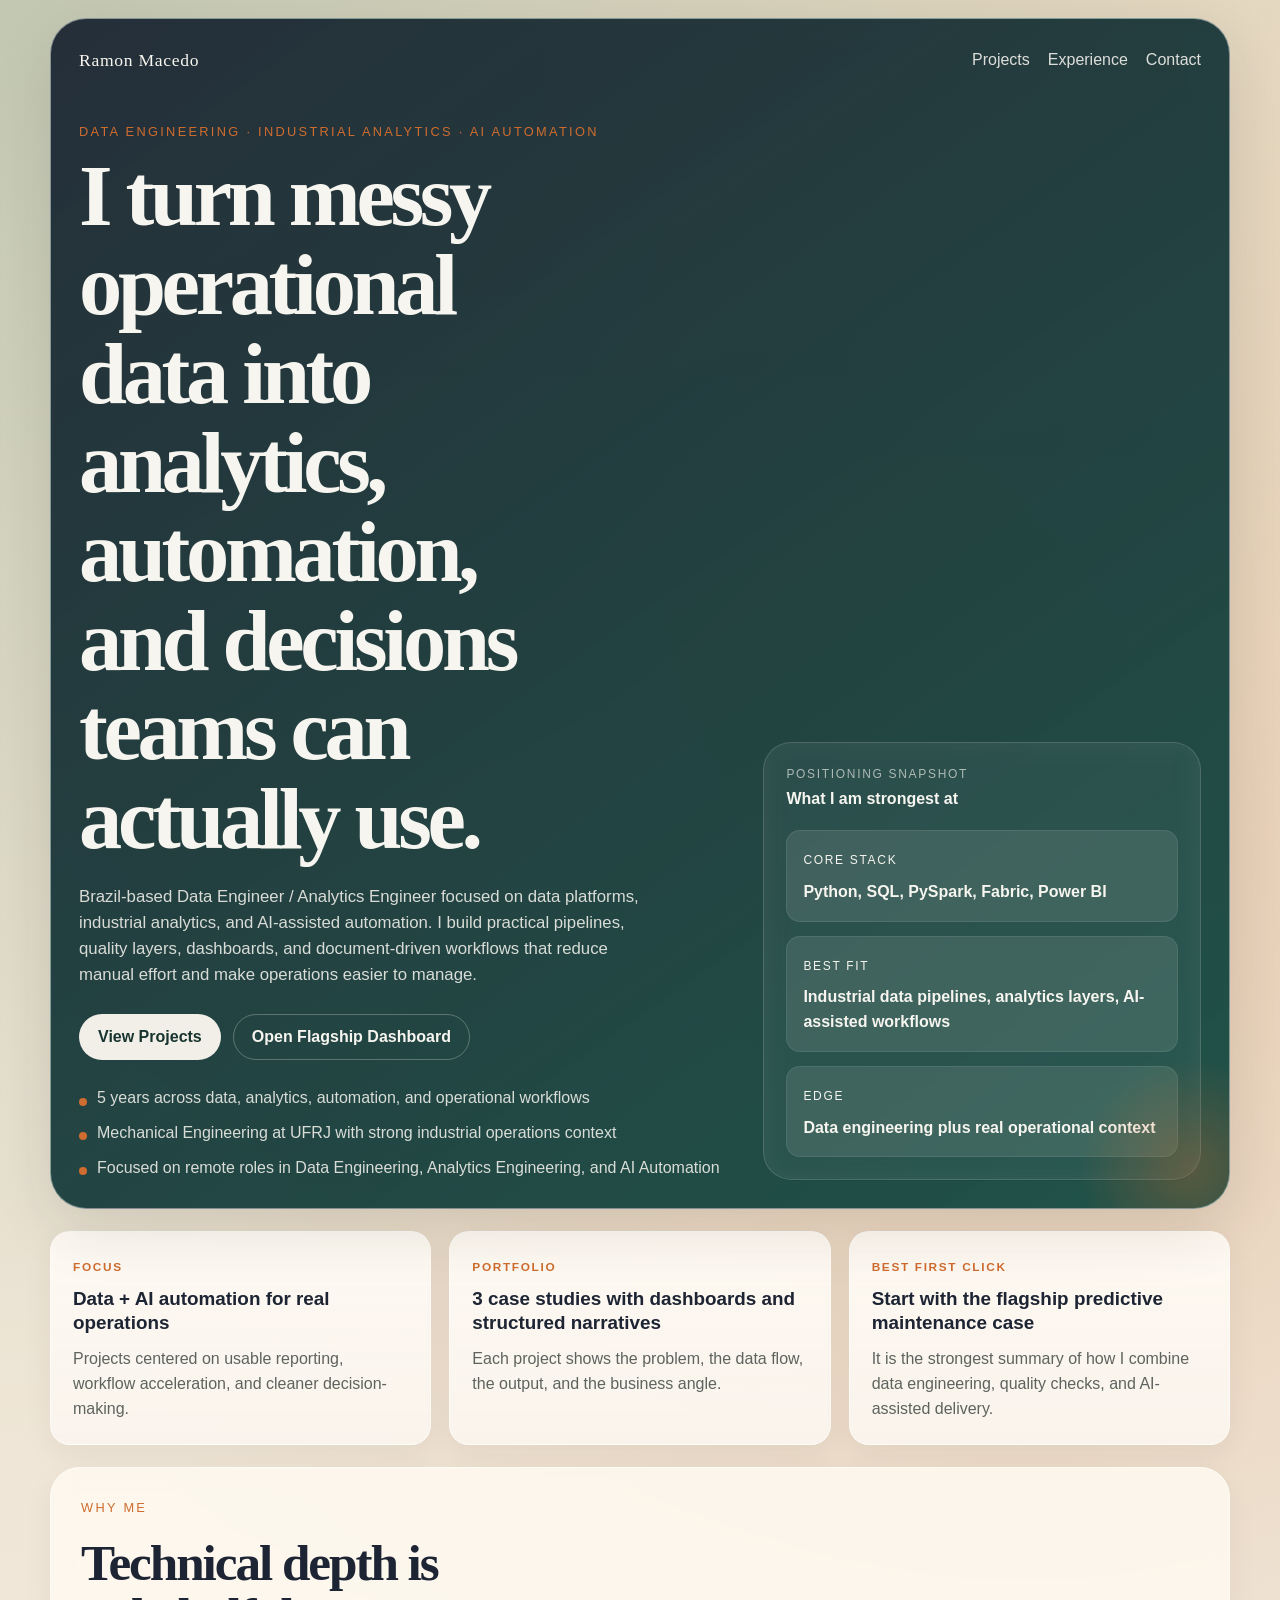
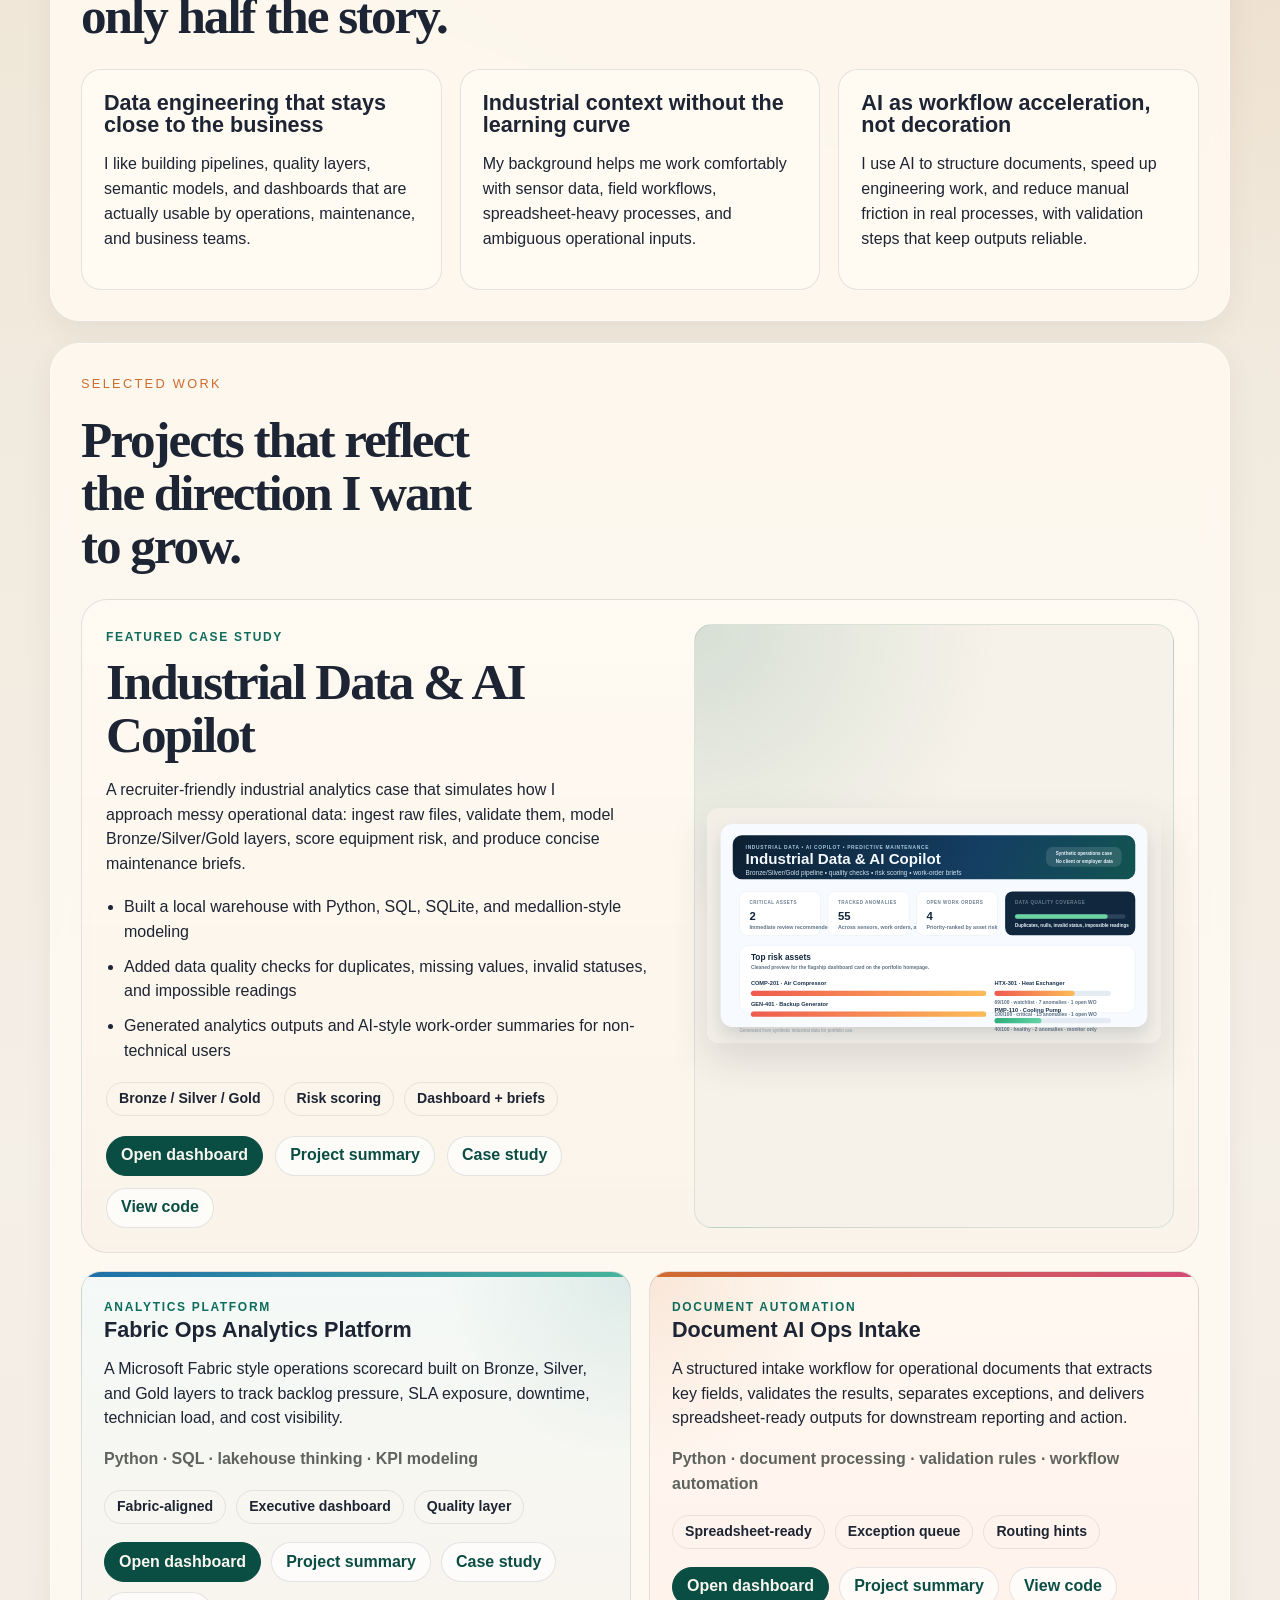
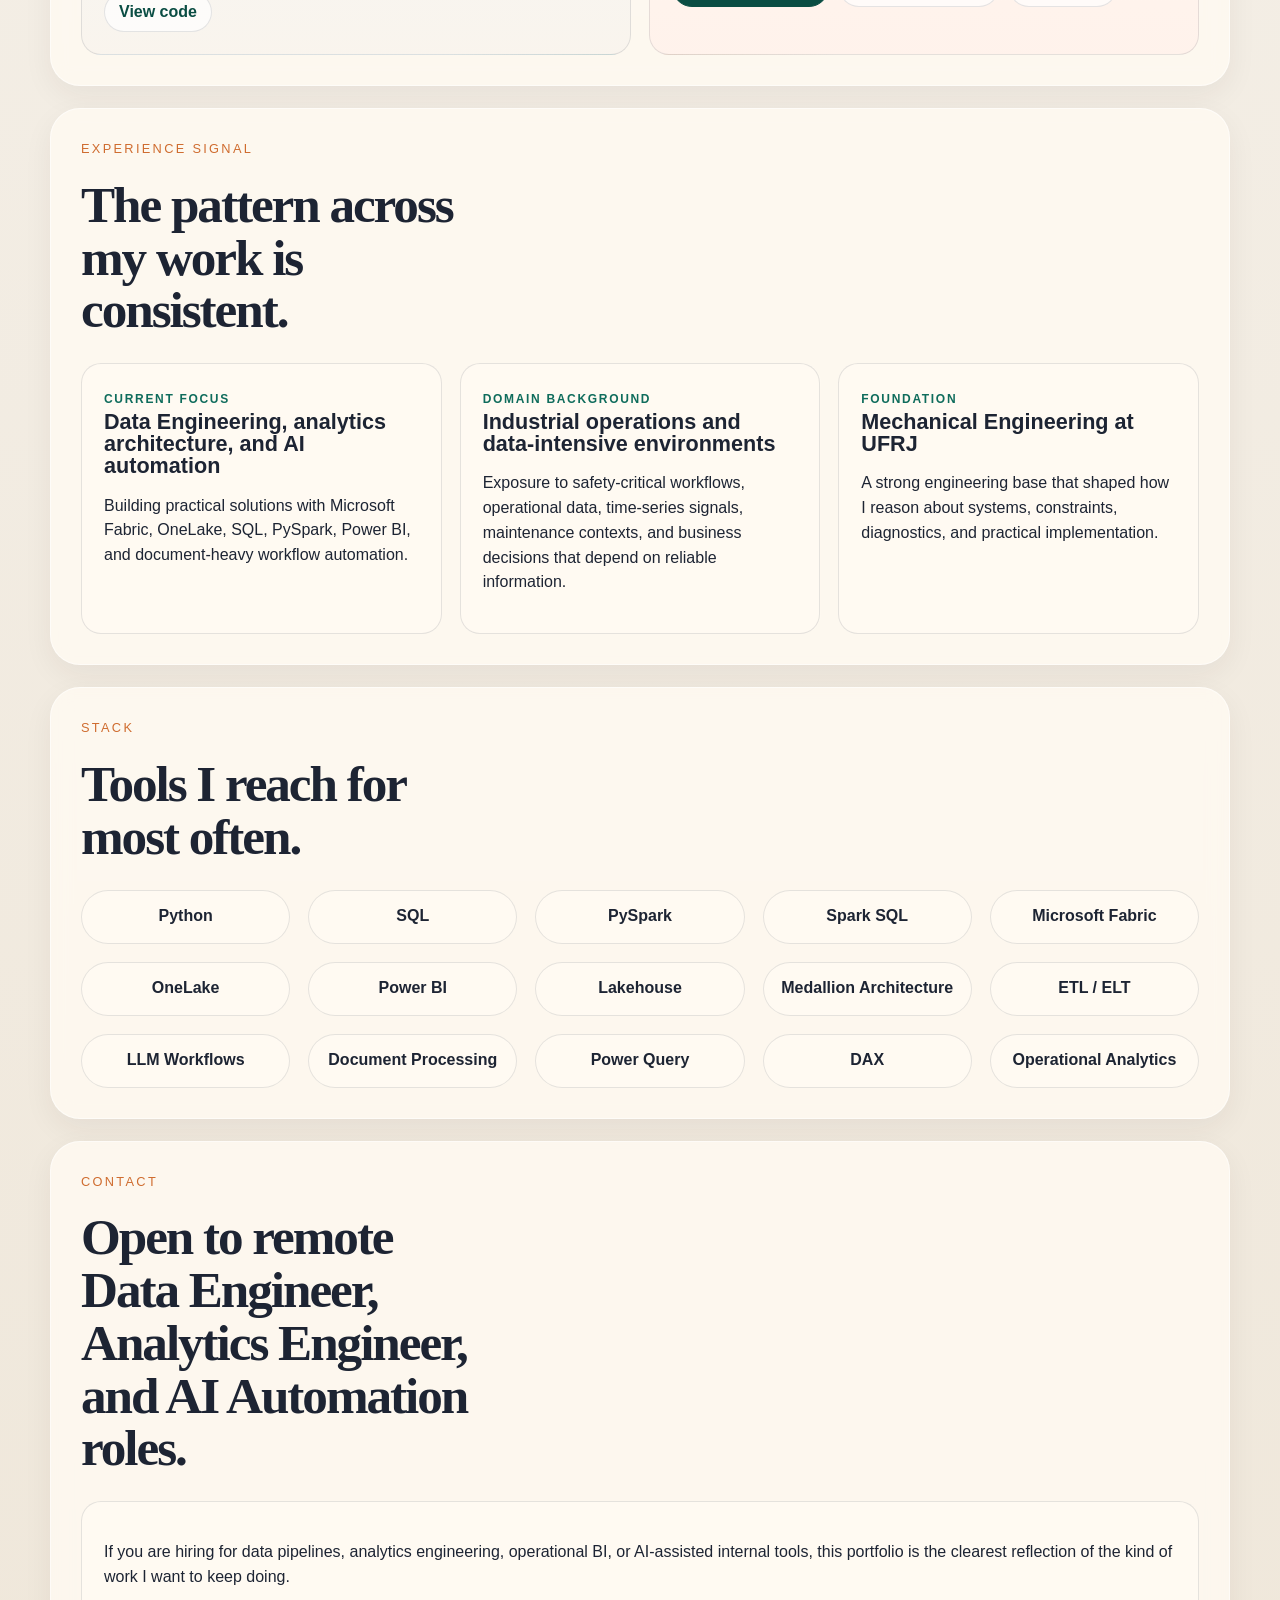
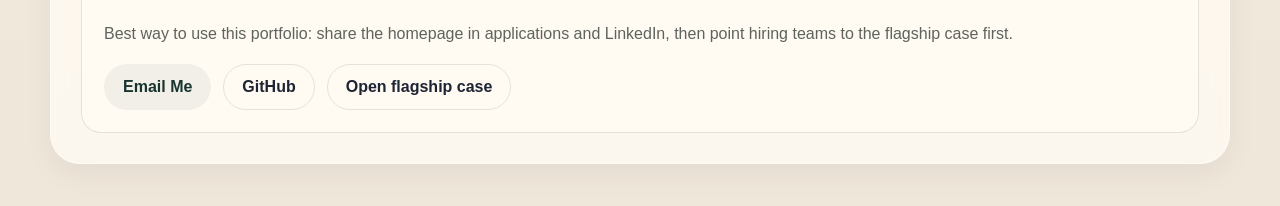
==== index.html @ 2415cde7 "Add source code links to project cards" ====
<!doctype html>
<html lang="en">
<head>
  <meta charset="utf-8">
  <meta name="viewport" content="width=device-width, initial-scale=1">
  <title>Ramon Macedo | Data Engineer, Analytics Engineer, AI Automation</title>
  <meta
    name="description"
    content="Portfolio of Ramon Macedo, a Brazil-based Data Engineer and Analytics Engineer focused on industrial analytics, Microsoft Fabric, Python, SQL, and AI automation."
  >
  <meta property="og:title" content="Ramon Macedo | Data Engineering, Analytics, AI Automation">
  <meta property="og:description" content="Portfolio focused on industrial analytics, Microsoft Fabric, data products, and workflow automation.">
  <meta property="og:type" content="website">
  <meta property="og:image" content="og.png">
  <meta name="twitter:card" content="summary_large_image">
  <meta name="twitter:title" content="Ramon Macedo | Data Engineering, Analytics, AI Automation">
  <meta name="twitter:description" content="Portfolio focused on industrial analytics, Microsoft Fabric, data products, and workflow automation.">
  <meta name="twitter:image" content="og.png">
  <link rel="stylesheet" href="styles.css">
</head>
<body>
  <div class="page-shell">
    <header class="hero">
      <nav class="topbar">
        <span class="brand">Ramon Macedo</span>
        <div class="topbar-links">
          <a href="#projects">Projects</a>
          <a href="#experience">Experience</a>
          <a href="#contact">Contact</a>
        </div>
      </nav>

      <div class="hero-grid">
        <section class="hero-copy">
          <p class="eyebrow">Data Engineering &middot; Industrial Analytics &middot; AI Automation</p>
          <h1>I turn messy operational data into analytics, automation, and decisions teams can actually use.</h1>
          <p class="lede">
            Brazil-based Data Engineer / Analytics Engineer focused on data platforms, industrial analytics,
            and AI-assisted automation. I build practical pipelines, quality layers, dashboards, and document-driven
            workflows that reduce manual effort and make operations easier to manage.
          </p>
          <div class="cta-row">
            <a class="button button-primary" href="#projects">View Projects</a>
            <a class="button button-secondary" href="industrial-data-ai-copilot/outputs/">Open Flagship Dashboard</a>
          </div>
          <ul class="signal-list">
            <li>5 years across data, analytics, automation, and operational workflows</li>
            <li>Mechanical Engineering at UFRJ with strong industrial operations context</li>
            <li>Focused on remote roles in Data Engineering, Analytics Engineering, and AI Automation</li>
          </ul>
        </section>

        <aside class="hero-panel">
          <div class="panel-header">
            <span class="panel-kicker">Positioning Snapshot</span>
            <strong>What I am strongest at</strong>
          </div>
          <div class="metric-stack">
            <article class="metric-card">
              <span class="metric-label">Core stack</span>
              <strong>Python, SQL, PySpark, Fabric, Power BI</strong>
            </article>
            <article class="metric-card">
              <span class="metric-label">Best fit</span>
              <strong>Industrial data pipelines, analytics layers, AI-assisted workflows</strong>
            </article>
            <article class="metric-card">
              <span class="metric-label">Edge</span>
              <strong>Data engineering plus real operational context</strong>
            </article>
          </div>
        </aside>
      </div>
    </header>

    <main>
      <section class="proof-strip" aria-label="Portfolio highlights">
        <article class="proof-card">
          <span class="proof-label">Focus</span>
          <strong>Data + AI automation for real operations</strong>
          <p>Projects centered on usable reporting, workflow acceleration, and cleaner decision-making.</p>
        </article>
        <article class="proof-card">
          <span class="proof-label">Portfolio</span>
          <strong>3 case studies with dashboards and structured narratives</strong>
          <p>Each project shows the problem, the data flow, the output, and the business angle.</p>
        </article>
        <article class="proof-card">
          <span class="proof-label">Best first click</span>
          <strong>Start with the flagship predictive maintenance case</strong>
          <p>It is the strongest summary of how I combine data engineering, quality checks, and AI-assisted delivery.</p>
        </article>
      </section>

      <section class="section intro">
        <div class="section-heading">
          <p class="eyebrow">Why Me</p>
          <h2>Technical depth is only half the story.</h2>
        </div>
        <div class="intro-grid">
          <article class="info-card">
            <h3>Data engineering that stays close to the business</h3>
            <p>
              I like building pipelines, quality layers, semantic models, and dashboards that are
              actually usable by operations, maintenance, and business teams.
            </p>
          </article>
          <article class="info-card">
            <h3>Industrial context without the learning curve</h3>
            <p>
              My background helps me work comfortably with sensor data, field workflows,
              spreadsheet-heavy processes, and ambiguous operational inputs.
            </p>
          </article>
          <article class="info-card">
            <h3>AI as workflow acceleration, not decoration</h3>
            <p>
              I use AI to structure documents, speed up engineering work, and reduce manual friction
              in real processes, with validation steps that keep outputs reliable.
            </p>
          </article>
        </div>
      </section>

      <section class="section" id="projects">
        <div class="section-heading">
          <p class="eyebrow">Selected Work</p>
          <h2>Projects that reflect the direction I want to grow.</h2>
        </div>

        <article class="project project-featured">
          <div class="project-copy">
            <span class="project-tag">Featured Case Study</span>
            <h3>Industrial Data &amp; AI Copilot</h3>
            <p>
              A recruiter-friendly industrial analytics case that simulates how I approach messy
              operational data: ingest raw files, validate them, model Bronze/Silver/Gold layers,
              score equipment risk, and produce concise maintenance briefs.
            </p>
            <ul class="project-points">
              <li>Built a local warehouse with Python, SQL, SQLite, and medallion-style modeling</li>
              <li>Added data quality checks for duplicates, missing values, invalid statuses, and impossible readings</li>
              <li>Generated analytics outputs and AI-style work-order summaries for non-technical users</li>
            </ul>
            <div class="project-metrics">
              <span>Bronze / Silver / Gold</span>
              <span>Risk scoring</span>
              <span>Dashboard + briefs</span>
            </div>
            <div class="project-links">
              <a class="project-link-primary" href="industrial-data-ai-copilot/outputs/">Open dashboard</a>
              <a href="industrial-data-ai-copilot/outputs/case_summary.html">Project summary</a>
              <a href="industrial-data-ai-copilot/docs/case_study.html">Case study</a>
              <a href="https://github.com/ramonmacedo26/ramon-portfolio/tree/main/industrial-data-ai-copilot">View code</a>
            </div>
          </div>
          <div class="project-visual">
            <img
              src="industrial-data-ai-copilot/outputs/dashboard_preview.svg"
              alt="Preview of the Industrial Data and AI Copilot dashboard"
            >
          </div>
        </article>

        <div class="project-grid">
          <article class="project-card project-card-fabric">
            <span class="project-tag">Analytics Platform</span>
            <h3>Fabric Ops Analytics Platform</h3>
            <p>
              A Microsoft Fabric style operations scorecard built on Bronze, Silver, and Gold layers
              to track backlog pressure, SLA exposure, downtime, technician load, and cost visibility.
            </p>
            <p class="stack-line">Python &middot; SQL &middot; lakehouse thinking &middot; KPI modeling</p>
            <div class="card-chip-row">
              <span>Fabric-aligned</span>
              <span>Executive dashboard</span>
              <span>Quality layer</span>
            </div>
            <div class="card-links">
              <a class="project-link-primary" href="fabric-ops-analytics-platform/outputs/">Open dashboard</a>
              <a href="fabric-ops-analytics-platform/outputs/case_summary.html">Project summary</a>
              <a href="fabric-ops-analytics-platform/docs/case_study.html">Case study</a>
              <a href="https://github.com/ramonmacedo26/ramon-portfolio/tree/main/fabric-ops-analytics-platform">View code</a>
            </div>
          </article>

          <article class="project-card project-card-docs">
            <span class="project-tag">Document Automation</span>
            <h3>Document AI Ops Intake</h3>
            <p>
              A structured intake workflow for operational documents that extracts key fields,
              validates the results, separates exceptions, and delivers spreadsheet-ready outputs
              for downstream reporting and action.
            </p>
            <p class="stack-line">Python &middot; document processing &middot; validation rules &middot; workflow automation</p>
            <div class="card-chip-row">
              <span>Spreadsheet-ready</span>
              <span>Exception queue</span>
              <span>Routing hints</span>
            </div>
            <div class="card-links">
              <a class="project-link-primary" href="document-ai-ops-intake/outputs/">Open dashboard</a>
              <a href="document-ai-ops-intake/outputs/case_summary.html">Project summary</a>
              <a href="https://github.com/ramonmacedo26/ramon-portfolio/tree/main/document-ai-ops-intake">View code</a>
            </div>
          </article>
        </div>
      </section>

      <section class="section" id="experience">
        <div class="section-heading">
          <p class="eyebrow">Experience Signal</p>
          <h2>The pattern across my work is consistent.</h2>
        </div>
        <div class="timeline">
          <article class="timeline-item">
            <span class="timeline-date">Current focus</span>
            <h3>Data Engineering, analytics architecture, and AI automation</h3>
            <p>
              Building practical solutions with Microsoft Fabric, OneLake, SQL, PySpark, Power BI,
              and document-heavy workflow automation.
            </p>
          </article>
          <article class="timeline-item">
            <span class="timeline-date">Domain background</span>
            <h3>Industrial operations and data-intensive environments</h3>
            <p>
              Exposure to safety-critical workflows, operational data, time-series signals,
              maintenance contexts, and business decisions that depend on reliable information.
            </p>
          </article>
          <article class="timeline-item">
            <span class="timeline-date">Foundation</span>
            <h3>Mechanical Engineering at UFRJ</h3>
            <p>
              A strong engineering base that shaped how I reason about systems, constraints,
              diagnostics, and practical implementation.
            </p>
          </article>
        </div>
      </section>

      <section class="section">
        <div class="section-heading">
          <p class="eyebrow">Stack</p>
          <h2>Tools I reach for most often.</h2>
        </div>
        <div class="pill-grid">
          <span>Python</span>
          <span>SQL</span>
          <span>PySpark</span>
          <span>Spark SQL</span>
          <span>Microsoft Fabric</span>
          <span>OneLake</span>
          <span>Power BI</span>
          <span>Lakehouse</span>
          <span>Medallion Architecture</span>
          <span>ETL / ELT</span>
          <span>LLM Workflows</span>
          <span>Document Processing</span>
          <span>Power Query</span>
          <span>DAX</span>
          <span>Operational Analytics</span>
        </div>
      </section>

      <section class="section contact" id="contact">
        <div class="section-heading">
          <p class="eyebrow">Contact</p>
          <h2>Open to remote Data Engineer, Analytics Engineer, and AI Automation roles.</h2>
        </div>
        <div class="contact-card">
          <p>
            If you are hiring for data pipelines, analytics engineering, operational BI, or
            AI-assisted internal tools, this portfolio is the clearest reflection of the kind of work
            I want to keep doing.
          </p>
          <p class="contact-note">
            Best way to use this portfolio: share the homepage in applications and LinkedIn, then point hiring teams to the flagship case first.
          </p>
          <div class="contact-links">
            <a class="button button-primary" href="mailto:ramonsouza25@gmail.com">Email Me</a>
            <a class="button button-secondary" href="https://github.com/ramonmacedo26/ramon-portfolio">GitHub</a>
            <a class="button button-secondary" href="industrial-data-ai-copilot/outputs/">Open flagship case</a>
          </div>
        </div>
      </section>
    </main>
  </div>
</body>
</html>
---- styles.css ----
:root {
  --bg: #efe5d1;
  --bg-soft: #f8f2e8;
  --surface: rgba(255, 250, 242, 0.82);
  --surface-strong: #fffaf2;
  --ink: #1d2433;
  --muted: #5e635d;
  --line: rgba(45, 53, 67, 0.12);
  --accent: #0f6c5c;
  --accent-strong: #0a4d43;
  --accent-warm: #cf6c2f;
  --shadow: 0 20px 60px rgba(33, 34, 28, 0.12);
  --radius-lg: 28px;
  --radius-md: 20px;
  --radius-sm: 14px;
}

* {
  box-sizing: border-box;
}

html {
  scroll-behavior: smooth;
}

body {
  margin: 0;
  color: var(--ink);
  font-family: Aptos, "Segoe UI Variable", "Trebuchet MS", sans-serif;
  line-height: 1.55;
  background:
    radial-gradient(circle at top left, rgba(15, 108, 92, 0.18), transparent 28%),
    radial-gradient(circle at 80% 18%, rgba(207, 108, 47, 0.18), transparent 24%),
    linear-gradient(180deg, #eadcc5 0%, #f4efe7 55%, #efe7da 100%);
}

img {
  display: block;
  max-width: 100%;
}

a {
  color: var(--accent-strong);
}

.page-shell {
  width: min(1180px, calc(100% - 32px));
  margin: 18px auto 42px;
}

.hero,
.section,
.contact-card,
.project,
.project-card,
.info-card,
.timeline-item,
.hero-panel {
  backdrop-filter: blur(10px);
}

.hero {
  padding: 28px;
  border: 1px solid rgba(255, 255, 255, 0.45);
  border-radius: 36px;
  background:
    linear-gradient(145deg, rgba(30, 40, 51, 0.96), rgba(19, 74, 65, 0.94)),
    linear-gradient(180deg, rgba(255, 255, 255, 0.06), rgba(255, 255, 255, 0));
  color: #f7f5ef;
  box-shadow: var(--shadow);
  position: relative;
  overflow: hidden;
}

.hero::after {
  content: "";
  position: absolute;
  inset: auto -80px -80px auto;
  width: 240px;
  height: 240px;
  border-radius: 50%;
  background: radial-gradient(circle, rgba(207, 108, 47, 0.32), transparent 65%);
}

.topbar {
  display: flex;
  justify-content: space-between;
  align-items: center;
  gap: 16px;
}

.brand {
  font-family: Georgia, "Times New Roman", serif;
  font-size: 1.1rem;
  letter-spacing: 0.04em;
}

.topbar-links {
  display: flex;
  flex-wrap: wrap;
  gap: 18px;
}

.topbar-links a {
  color: rgba(247, 245, 239, 0.88);
  text-decoration: none;
}

.hero-grid {
  display: grid;
  grid-template-columns: 1.35fr 0.9fr;
  gap: 28px;
  align-items: end;
  margin-top: 48px;
}

.eyebrow {
  margin: 0 0 10px;
  font-size: 0.8rem;
  letter-spacing: 0.18em;
  text-transform: uppercase;
  color: var(--accent-warm);
}

.hero h1,
.section h2,
.project h3,
.project-card h3,
.info-card h3,
.timeline-item h3 {
  margin: 0;
  line-height: 1.03;
}

.hero h1 {
  max-width: 11ch;
  font-family: Georgia, "Times New Roman", serif;
  font-size: clamp(2.9rem, 7vw, 5.4rem);
  letter-spacing: -0.05em;
}

.lede {
  max-width: 62ch;
  margin: 20px 0 0;
  color: rgba(247, 245, 239, 0.86);
  font-size: 1.05rem;
}

.cta-row,
.project-links,
.contact-links {
  display: flex;
  flex-wrap: wrap;
  gap: 12px;
}

.cta-row {
  margin-top: 26px;
}

.button {
  display: inline-flex;
  align-items: center;
  justify-content: center;
  min-height: 46px;
  padding: 0 18px;
  border-radius: 999px;
  border: 1px solid transparent;
  font-weight: 700;
  text-decoration: none;
  transition: transform 180ms ease, background-color 180ms ease, border-color 180ms ease;
}

.button:hover {
  transform: translateY(-1px);
}

.button-primary {
  background: #f2efe9;
  color: #17342f;
}

.button-secondary {
  background: transparent;
  border-color: rgba(247, 245, 239, 0.28);
  color: #f7f5ef;
}

.signal-list {
  display: grid;
  gap: 10px;
  margin: 26px 0 0;
  padding: 0;
  list-style: none;
  color: rgba(247, 245, 239, 0.86);
}

.signal-list li {
  padding-left: 18px;
  position: relative;
}

.signal-list li::before {
  content: "";
  position: absolute;
  top: 0.72em;
  left: 0;
  width: 8px;
  height: 8px;
  border-radius: 50%;
  background: var(--accent-warm);
}

.hero-panel {
  padding: 22px;
  border: 1px solid rgba(247, 245, 239, 0.14);
  border-radius: var(--radius-lg);
  background: rgba(255, 249, 240, 0.09);
}

.panel-header {
  display: grid;
  gap: 4px;
}

.panel-kicker,
.project-tag,
.metric-label,
.timeline-date {
  font-size: 0.75rem;
  letter-spacing: 0.14em;
  text-transform: uppercase;
}

.panel-kicker {
  color: rgba(247, 245, 239, 0.64);
}

.metric-stack {
  display: grid;
  gap: 14px;
  margin-top: 18px;
}

.metric-card {
  padding: 16px;
  border-radius: var(--radius-sm);
  background: rgba(255, 249, 240, 0.1);
  border: 1px solid rgba(247, 245, 239, 0.08);
}

.metric-card strong {
  display: block;
  margin-top: 8px;
}

.section {
  margin-top: 22px;
  padding: 30px;
  border-radius: 30px;
  background: var(--surface);
  border: 1px solid rgba(255, 255, 255, 0.55);
  box-shadow: 0 10px 30px rgba(44, 38, 28, 0.06);
}

.proof-strip {
  display: grid;
  grid-template-columns: repeat(3, minmax(0, 1fr));
  gap: 18px;
  margin-top: 22px;
}

.proof-card {
  padding: 22px;
  border-radius: var(--radius-md);
  background:
    linear-gradient(180deg, rgba(255, 251, 245, 0.92), rgba(249, 244, 237, 0.96));
  border: 1px solid rgba(255, 255, 255, 0.55);
  box-shadow: 0 10px 30px rgba(44, 38, 28, 0.06);
}

.proof-label {
  display: inline-block;
  margin-bottom: 10px;
  font-size: 0.74rem;
  letter-spacing: 0.14em;
  text-transform: uppercase;
  color: var(--accent-warm);
  font-weight: 700;
}

.proof-card strong {
  display: block;
  font-size: 1.18rem;
  line-height: 1.28;
}

.proof-card p {
  margin: 12px 0 0;
  color: var(--muted);
}

.section-heading {
  display: grid;
  gap: 10px;
  margin-bottom: 26px;
}

.section h2 {
  max-width: 16ch;
  font-family: Georgia, "Times New Roman", serif;
  font-size: clamp(2rem, 4vw, 3.2rem);
  letter-spacing: -0.04em;
}

.intro-grid,
.project-grid,
.pill-grid,
.timeline {
  display: grid;
  gap: 18px;
}

.intro-grid {
  grid-template-columns: repeat(3, minmax(0, 1fr));
}

.info-card,
.project-card,
.timeline-item,
.contact-card {
  padding: 22px;
  border-radius: var(--radius-md);
  background: var(--surface-strong);
  border: 1px solid var(--line);
}

.info-card h3,
.project-card h3,
.timeline-item h3 {
  margin-bottom: 12px;
  font-size: 1.35rem;
}

.project {
  display: grid;
  grid-template-columns: 1.08fr 0.92fr;
  gap: 24px;
  padding: 24px;
  border-radius: 26px;
  background: linear-gradient(180deg, rgba(255, 250, 242, 0.94), rgba(250, 243, 233, 0.96));
  border: 1px solid var(--line);
}

.project-tag {
  color: var(--accent);
  font-weight: 700;
}

.project h3 {
  margin-top: 8px;
  font-family: Georgia, "Times New Roman", serif;
  font-size: clamp(2rem, 4vw, 3.3rem);
  letter-spacing: -0.04em;
}

.project-copy p {
  max-width: 58ch;
}

.project-points {
  display: grid;
  gap: 10px;
  margin: 18px 0 0;
  padding-left: 18px;
}

.project-links {
  margin-top: 20px;
}

.project-links a,
.card-links a {
  display: inline-flex;
  align-items: center;
  justify-content: center;
  min-height: 40px;
  padding: 0 14px;
  border-radius: 999px;
  border: 1px solid var(--line);
  background: rgba(255, 255, 255, 0.7);
  text-decoration: none;
  font-weight: 700;
}

.project-link-primary {
  background: var(--accent-strong) !important;
  border-color: var(--accent-strong) !important;
  color: #f8f6ef !important;
}

.project-metrics,
.card-chip-row {
  display: flex;
  flex-wrap: wrap;
  gap: 10px;
  margin-top: 18px;
}

.project-metrics span,
.card-chip-row span {
  display: inline-flex;
  align-items: center;
  min-height: 34px;
  padding: 0 12px;
  border-radius: 999px;
  border: 1px solid rgba(45, 53, 67, 0.1);
  font-size: 0.88rem;
  font-weight: 700;
}

.project-visual {
  display: flex;
  align-items: center;
  justify-content: center;
  padding: 12px;
  border-radius: 18px;
  background:
    radial-gradient(circle at top left, rgba(15, 108, 92, 0.14), transparent 40%),
    #f7f2e9;
  border: 1px solid rgba(15, 108, 92, 0.12);
}

.project-visual img {
  border-radius: 12px;
  box-shadow: 0 18px 40px rgba(25, 28, 41, 0.12);
}

.project-grid {
  grid-template-columns: repeat(2, minmax(0, 1fr));
  margin-top: 18px;
}

.card-links {
  display: flex;
  flex-wrap: wrap;
  gap: 10px;
  margin-top: 18px;
}

.project-card {
  position: relative;
  overflow: hidden;
}

.project-card::before {
  content: "";
  position: absolute;
  inset: 0 0 auto 0;
  height: 5px;
  background: linear-gradient(90deg, var(--accent), var(--accent-warm));
}

.project-card-fabric {
  background:
    radial-gradient(circle at top right, rgba(15, 108, 92, 0.1), transparent 28%),
    linear-gradient(180deg, rgba(244, 249, 247, 0.98), rgba(249, 244, 237, 0.98));
}

.project-card-fabric::before {
  background: linear-gradient(90deg, #1f6fa8, #49b39b);
}

.project-card-docs {
  background:
    radial-gradient(circle at top left, rgba(207, 108, 47, 0.12), transparent 28%),
    linear-gradient(180deg, rgba(255, 248, 240, 0.98), rgba(255, 242, 235, 0.98));
}

.project-card-docs::before {
  background: linear-gradient(90deg, #cf6c2f, #d24c78);
}

.project-card-assets {
  background:
    radial-gradient(circle at top right, rgba(98, 99, 93, 0.12), transparent 26%),
    linear-gradient(180deg, rgba(252, 250, 246, 0.98), rgba(244, 240, 233, 0.98));
}

.project-card-assets::before {
  background: linear-gradient(90deg, #4d5a66, #88836f);
}

.stack-line {
  color: var(--muted);
  font-weight: 700;
}

.timeline {
  grid-template-columns: repeat(3, minmax(0, 1fr));
}

.timeline-date {
  color: var(--accent);
  font-weight: 700;
}

.pill-grid {
  grid-template-columns: repeat(5, minmax(0, 1fr));
}

.pill-grid span {
  display: inline-flex;
  justify-content: center;
  align-items: center;
  min-height: 54px;
  padding: 10px 14px;
  border-radius: 999px;
  background: var(--surface-strong);
  border: 1px solid var(--line);
  font-weight: 700;
  text-align: center;
}

.contact-card {
  display: grid;
  gap: 18px;
}

.contact-note {
  margin: -2px 0 0;
  color: var(--muted);
}

.contact .button-secondary {
  color: var(--ink);
  border-color: var(--line);
}

@media (max-width: 980px) {
  .hero-grid,
  .proof-strip,
  .project,
  .intro-grid,
  .project-grid,
  .timeline,
  .pill-grid {
    grid-template-columns: 1fr;
  }

  .project h3,
  .section h2 {
    max-width: none;
  }
}

@media (max-width: 720px) {
  .page-shell {
    width: min(100% - 18px, 1180px);
    margin: 9px auto 24px;
  }

  .hero,
  .section {
    padding: 20px;
    border-radius: 24px;
  }

  .topbar {
    align-items: flex-start;
    flex-direction: column;
  }

  .hero-grid {
    margin-top: 28px;
  }

  .hero h1 {
    font-size: clamp(2.5rem, 13vw, 4rem);
  }
}
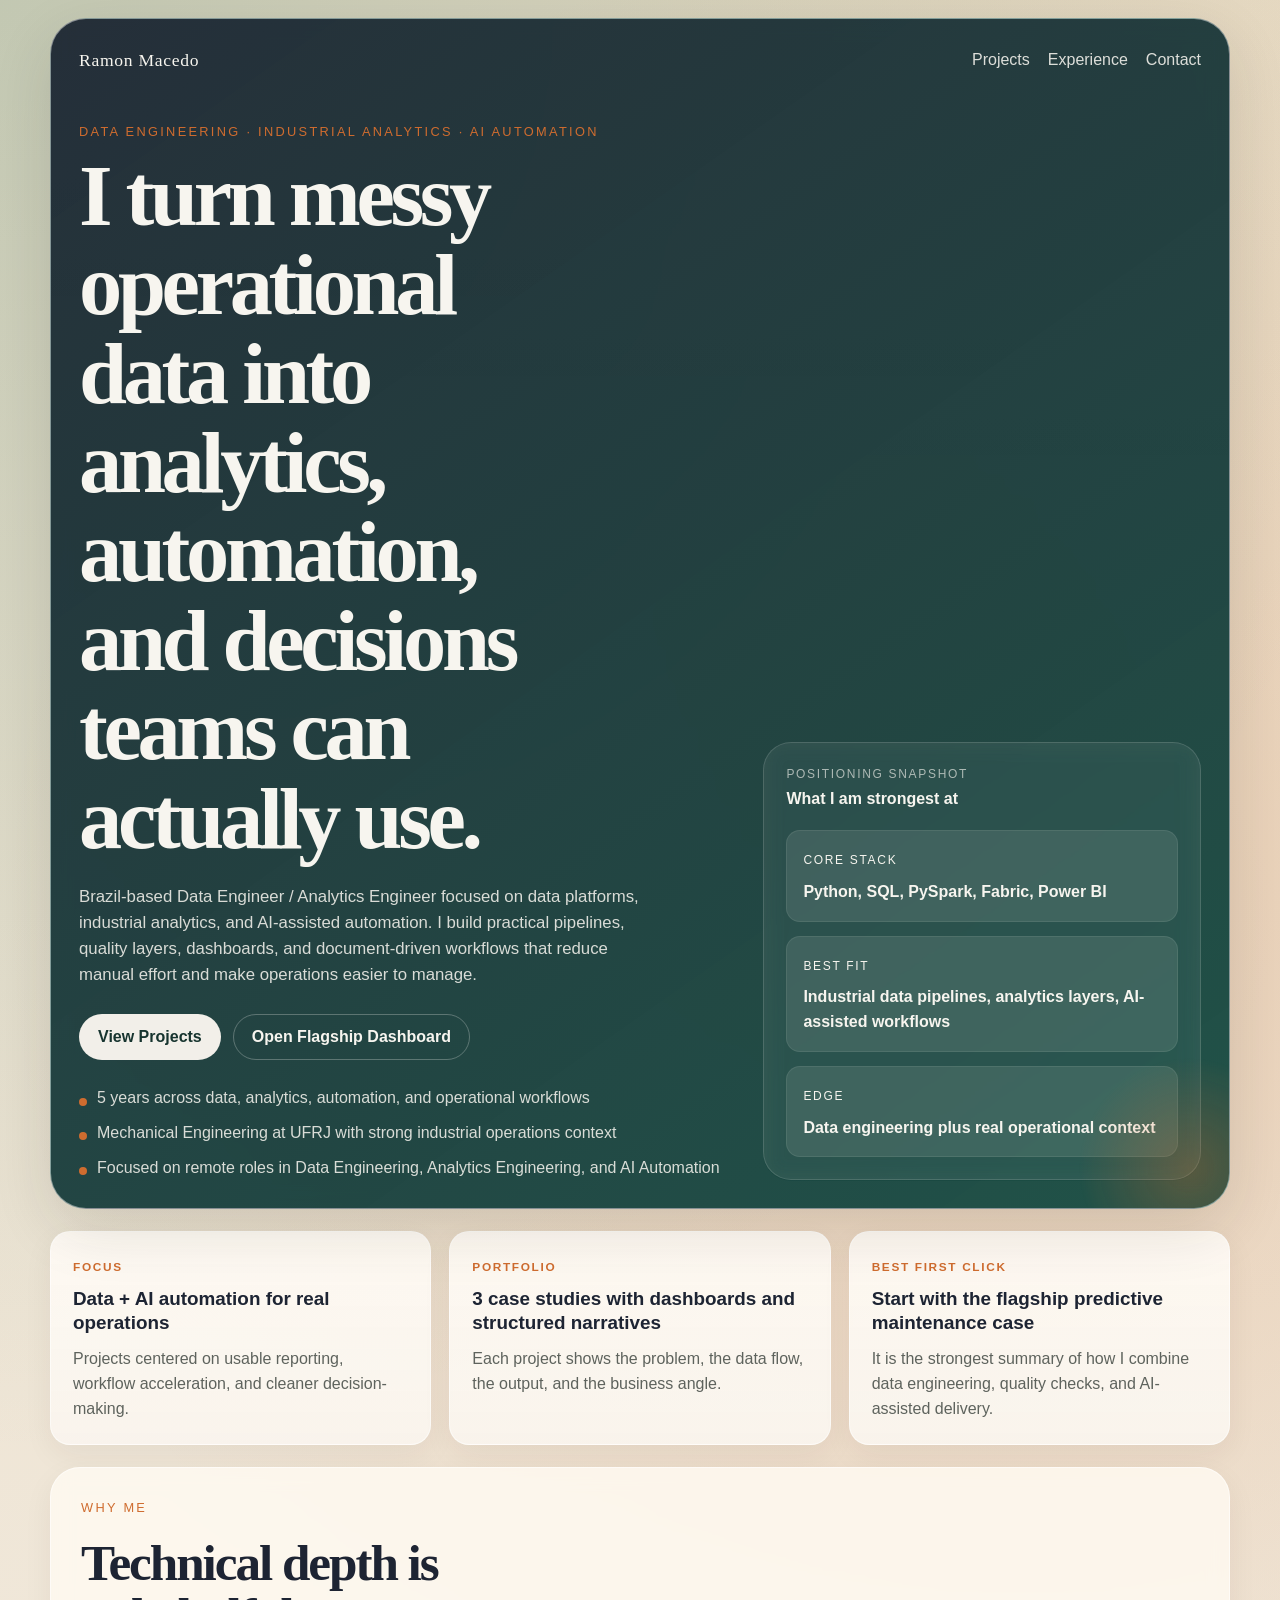
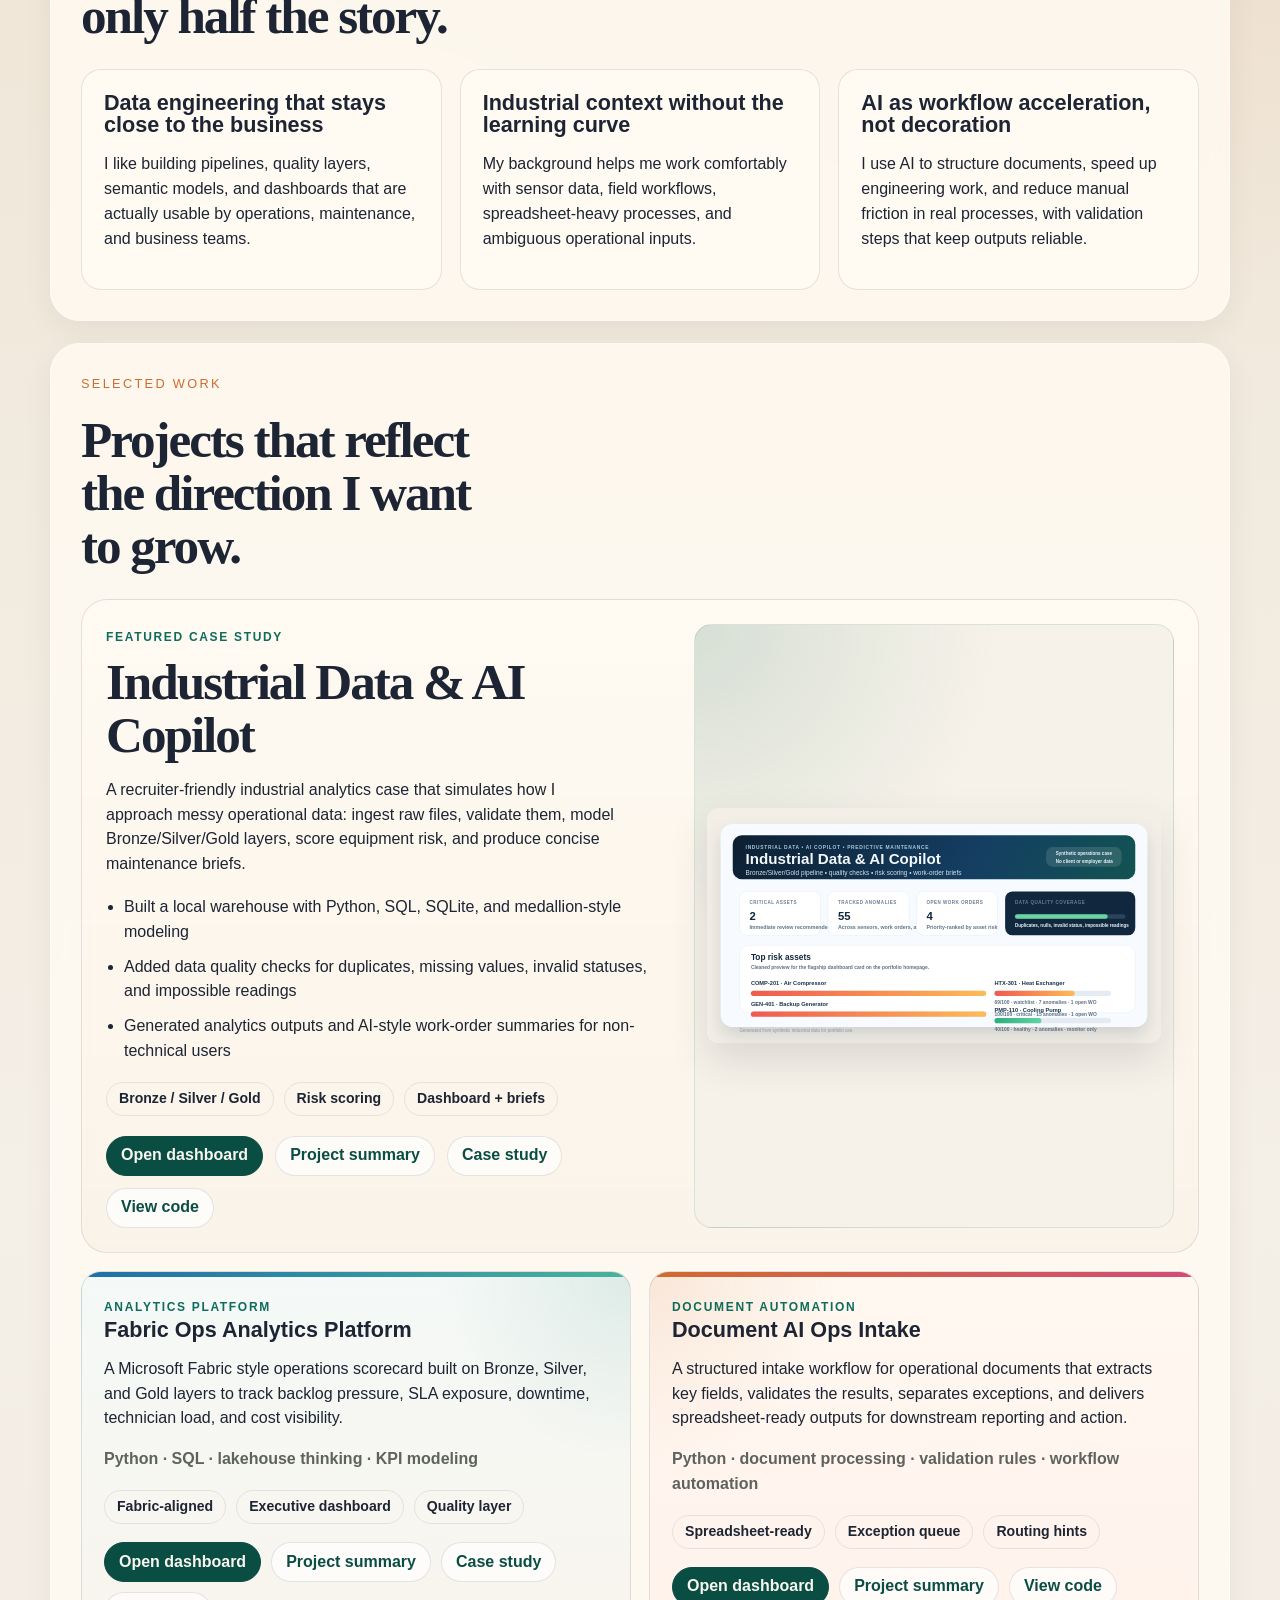
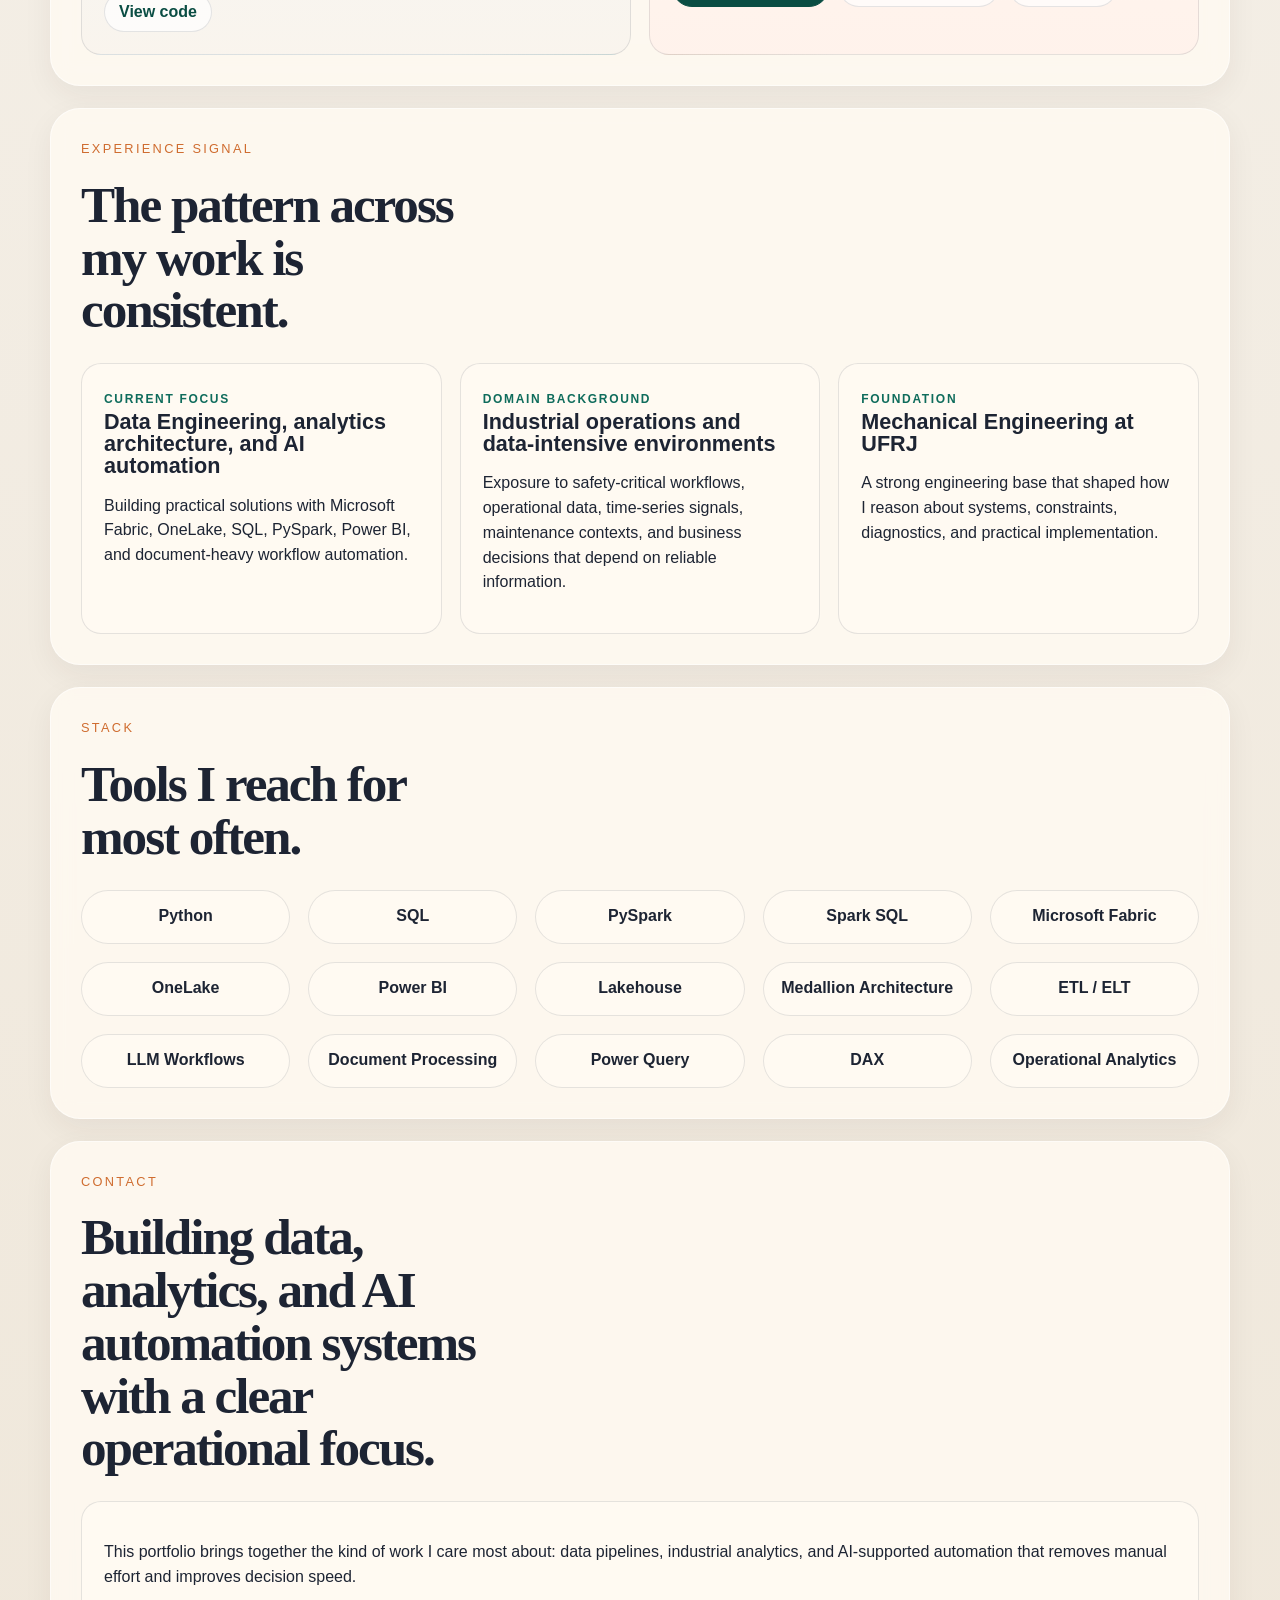
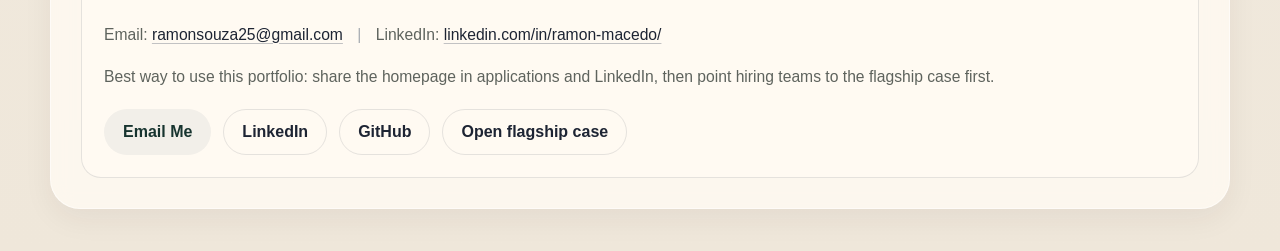
==== commit 7bfbbeae: "Refine portfolio contact section" ====
--- a/index.html
+++ b/index.html
@@ -267,20 +267,28 @@
       <section class="section contact" id="contact">
         <div class="section-heading">
           <p class="eyebrow">Contact</p>
-          <h2>Open to remote Data Engineer, Analytics Engineer, and AI Automation roles.</h2>
+          <h2>Building data, analytics, and AI automation systems with a clear operational focus.</h2>
         </div>
         <div class="contact-card">
           <p>
-            If you are hiring for data pipelines, analytics engineering, operational BI, or
-            AI-assisted internal tools, this portfolio is the clearest reflection of the kind of work
-            I want to keep doing.
+            This portfolio brings together the kind of work I care most about: data pipelines,
+            industrial analytics, and AI-supported automation that removes manual effort and
+            improves decision speed.
+          </p>
+          <p class="contact-note">
+            Email:
+            <a href="mailto:ramonsouza25@gmail.com">ramonsouza25@gmail.com</a>
+            <span aria-hidden="true">|</span>
+            LinkedIn:
+            <a href="https://www.linkedin.com/in/ramon-macedo/">linkedin.com/in/ramon-macedo/</a>
           </p>
           <p class="contact-note">
             Best way to use this portfolio: share the homepage in applications and LinkedIn, then point hiring teams to the flagship case first.
           </p>
           <div class="contact-links">
             <a class="button button-primary" href="mailto:ramonsouza25@gmail.com">Email Me</a>
-            <a class="button button-secondary" href="https://github.com/ramonmacedo26/ramon-portfolio">GitHub</a>
+            <a class="button button-secondary" href="https://www.linkedin.com/in/ramon-macedo/">LinkedIn</a>
+            <a class="button button-secondary" href="https://github.com/ramonmacedo26">GitHub</a>
             <a class="button button-secondary" href="industrial-data-ai-copilot/outputs/">Open flagship case</a>
           </div>
         </div>
--- a/styles.css
+++ b/styles.css
@@ -530,6 +530,20 @@
 .contact-note {
   margin: -2px 0 0;
   color: var(--muted);
+  font-size: 0.98rem;
+  line-height: 1.7;
+}
+
+.contact-note a {
+  color: var(--ink);
+  text-decoration: underline;
+  text-decoration-color: rgba(22, 34, 58, 0.26);
+  text-underline-offset: 3px;
+}
+
+.contact-note span {
+  margin: 0 10px;
+  color: rgba(93, 105, 123, 0.55);
 }
 
 .contact .button-secondary {
@@ -578,4 +592,8 @@
   .hero h1 {
     font-size: clamp(2.5rem, 13vw, 4rem);
   }
-}
+
+  .contact-note span {
+    display: none;
+  }
+}
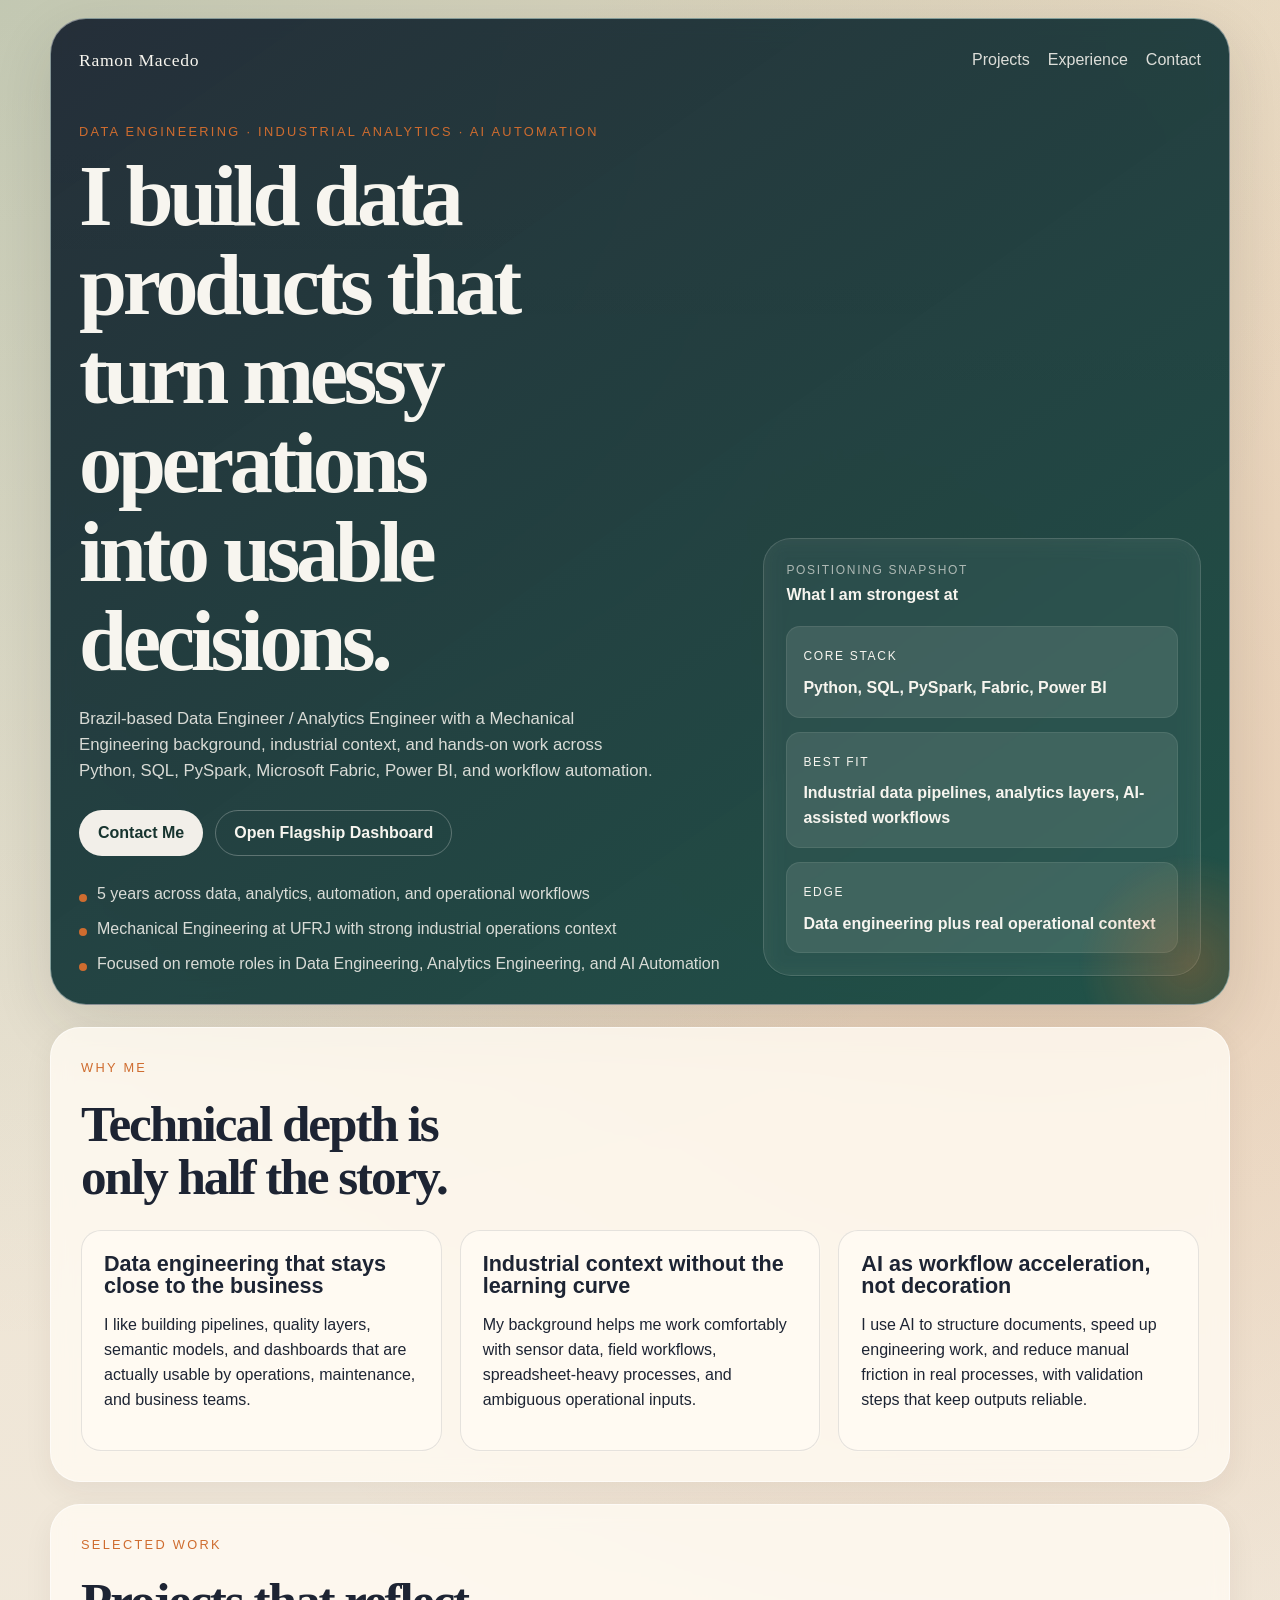
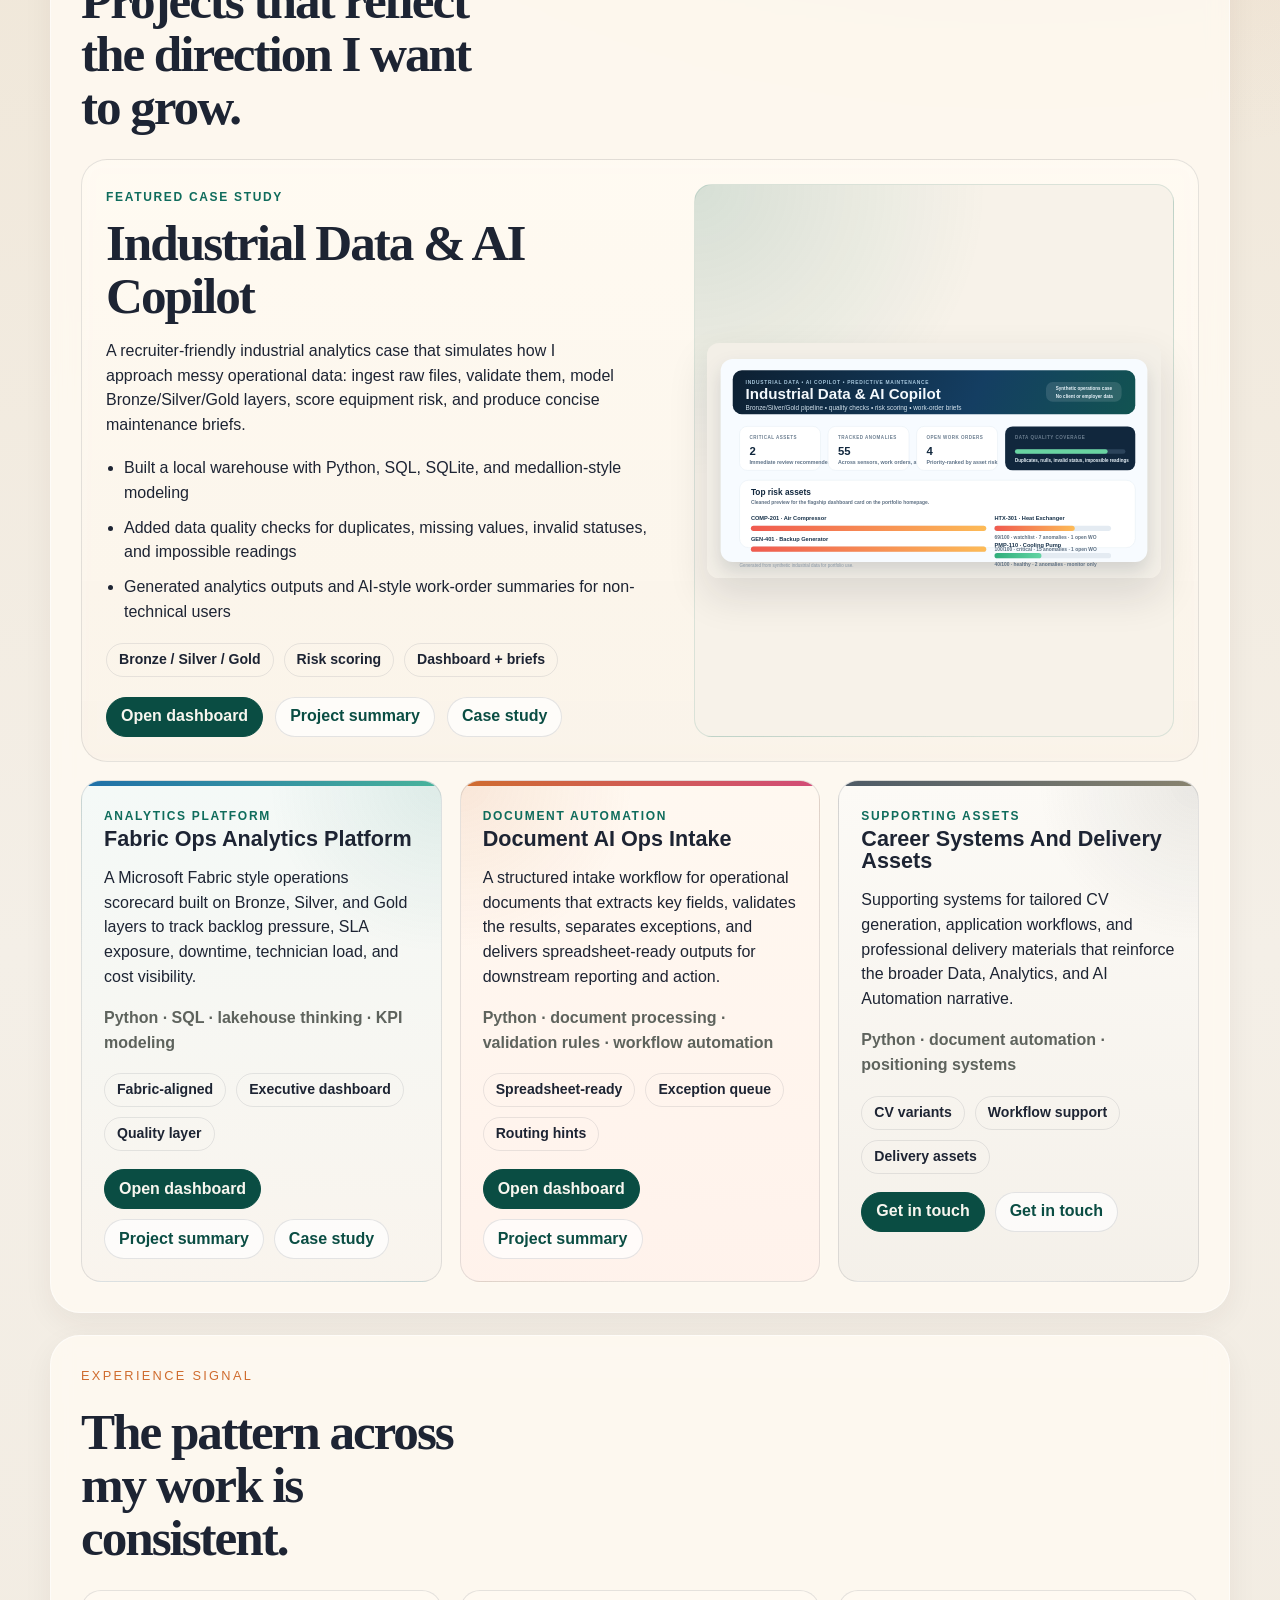
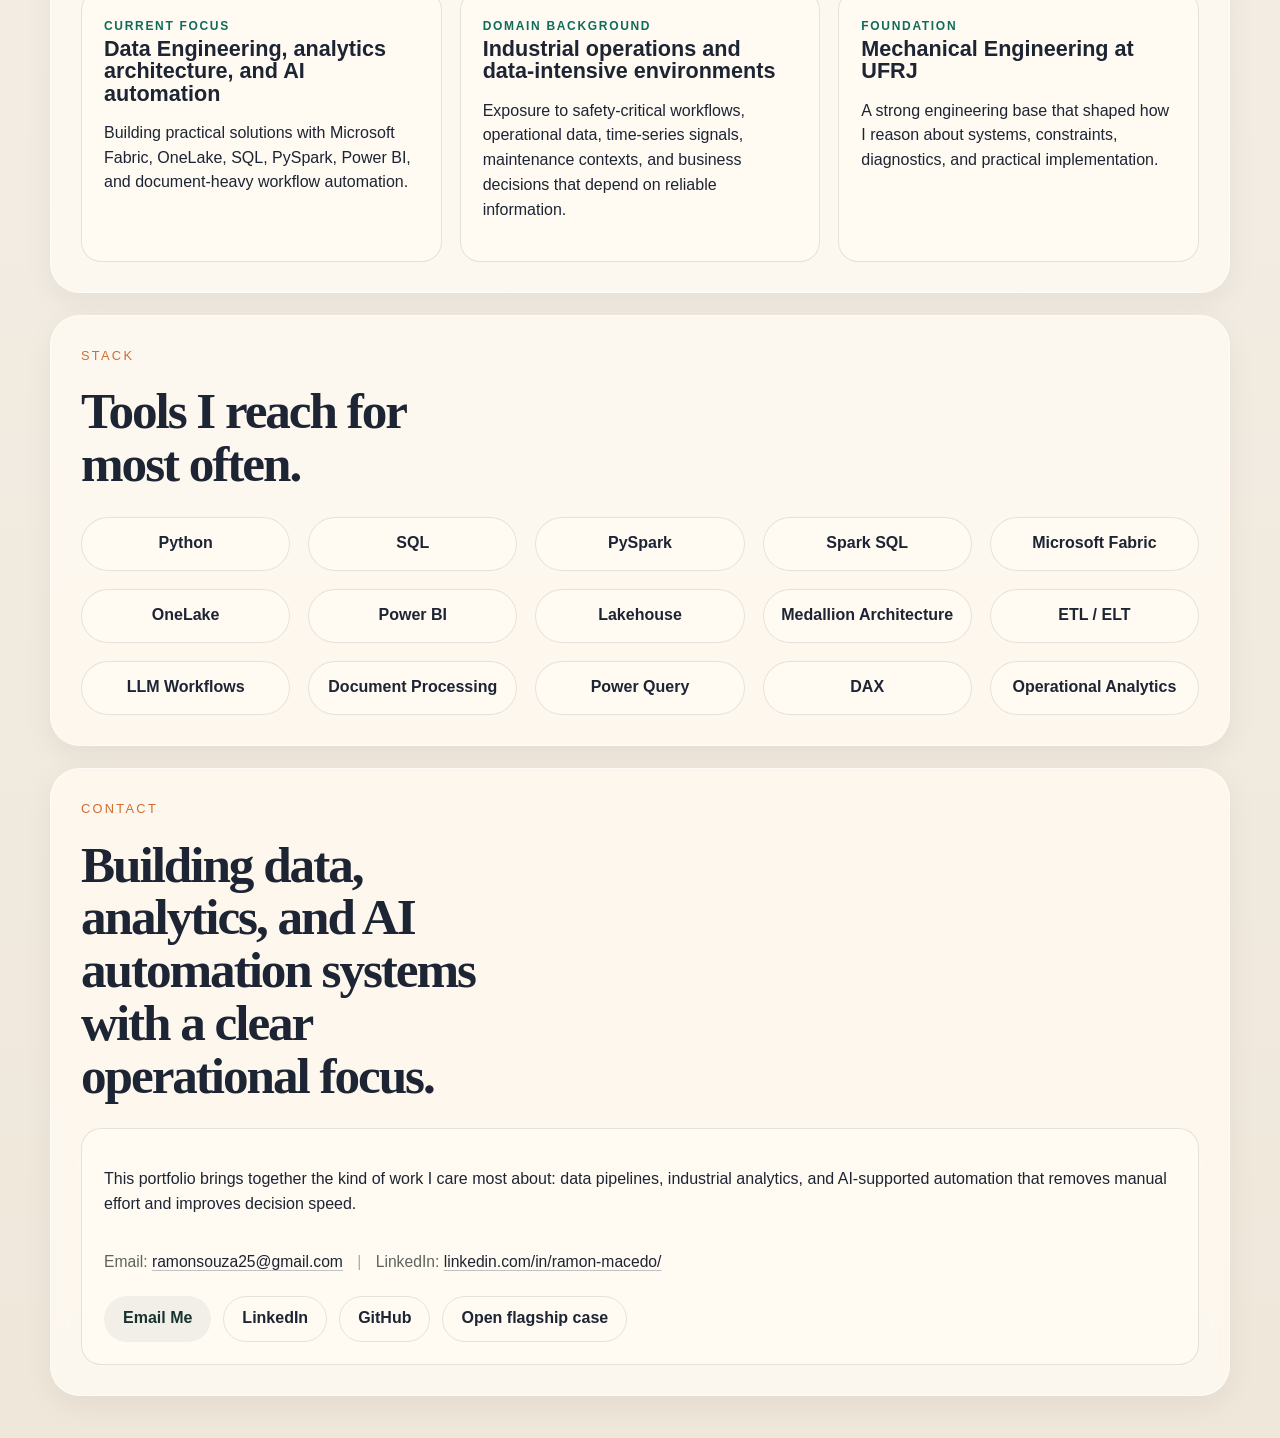
==== commit d48dd017: "Refine portfolio contact section" ====
--- a/index.html
+++ b/index.html
@@ -33,15 +33,15 @@
       <div class="hero-grid">
         <section class="hero-copy">
           <p class="eyebrow">Data Engineering &middot; Industrial Analytics &middot; AI Automation</p>
-          <h1>I turn messy operational data into analytics, automation, and decisions teams can actually use.</h1>
+          <h1>I build data products that turn messy operations into usable decisions.</h1>
           <p class="lede">
-            Brazil-based Data Engineer / Analytics Engineer focused on data platforms, industrial analytics,
-            and AI-assisted automation. I build practical pipelines, quality layers, dashboards, and document-driven
-            workflows that reduce manual effort and make operations easier to manage.
+            Brazil-based Data Engineer / Analytics Engineer with a Mechanical Engineering background,
+            industrial context, and hands-on work across Python, SQL, PySpark, Microsoft Fabric,
+            Power BI, and workflow automation.
           </p>
           <div class="cta-row">
-            <a class="button button-primary" href="#projects">View Projects</a>
-            <a class="button button-secondary" href="industrial-data-ai-copilot/outputs/">Open Flagship Dashboard</a>
+            <a class="button button-primary" href="#contact">Contact Me</a>
+            <a class="button button-secondary" href="industrial-data-ai-copilot/outputs/dashboard.html">Open Flagship Dashboard</a>
           </div>
           <ul class="signal-list">
             <li>5 years across data, analytics, automation, and operational workflows</li>
@@ -74,24 +74,6 @@
     </header>
 
     <main>
-      <section class="proof-strip" aria-label="Portfolio highlights">
-        <article class="proof-card">
-          <span class="proof-label">Focus</span>
-          <strong>Data + AI automation for real operations</strong>
-          <p>Projects centered on usable reporting, workflow acceleration, and cleaner decision-making.</p>
-        </article>
-        <article class="proof-card">
-          <span class="proof-label">Portfolio</span>
-          <strong>3 case studies with dashboards and structured narratives</strong>
-          <p>Each project shows the problem, the data flow, the output, and the business angle.</p>
-        </article>
-        <article class="proof-card">
-          <span class="proof-label">Best first click</span>
-          <strong>Start with the flagship predictive maintenance case</strong>
-          <p>It is the strongest summary of how I combine data engineering, quality checks, and AI-assisted delivery.</p>
-        </article>
-      </section>
-
       <section class="section intro">
         <div class="section-heading">
           <p class="eyebrow">Why Me</p>
@@ -148,10 +130,9 @@
               <span>Dashboard + briefs</span>
             </div>
             <div class="project-links">
-              <a class="project-link-primary" href="industrial-data-ai-copilot/outputs/">Open dashboard</a>
-              <a href="industrial-data-ai-copilot/outputs/case_summary.html">Project summary</a>
-              <a href="industrial-data-ai-copilot/docs/case_study.html">Case study</a>
-              <a href="https://github.com/ramonmacedo26/ramon-portfolio/tree/main/industrial-data-ai-copilot">View code</a>
+              <a class="project-link-primary" href="industrial-data-ai-copilot/outputs/dashboard.html">Open dashboard</a>
+              <a href="industrial-data-ai-copilot/outputs/case_summary.md">Project summary</a>
+              <a href="industrial-data-ai-copilot/docs/case_study.md">Case study</a>
             </div>
           </div>
           <div class="project-visual">
@@ -177,10 +158,9 @@
               <span>Quality layer</span>
             </div>
             <div class="card-links">
-              <a class="project-link-primary" href="fabric-ops-analytics-platform/outputs/">Open dashboard</a>
-              <a href="fabric-ops-analytics-platform/outputs/case_summary.html">Project summary</a>
-              <a href="fabric-ops-analytics-platform/docs/case_study.html">Case study</a>
-              <a href="https://github.com/ramonmacedo26/ramon-portfolio/tree/main/fabric-ops-analytics-platform">View code</a>
+              <a class="project-link-primary" href="fabric-ops-analytics-platform/outputs/dashboard.html">Open dashboard</a>
+              <a href="fabric-ops-analytics-platform/outputs/case_summary.md">Project summary</a>
+              <a href="fabric-ops-analytics-platform/docs/case_study.md">Case study</a>
             </div>
           </article>
 
@@ -199,9 +179,27 @@
               <span>Routing hints</span>
             </div>
             <div class="card-links">
-              <a class="project-link-primary" href="document-ai-ops-intake/outputs/">Open dashboard</a>
-              <a href="document-ai-ops-intake/outputs/case_summary.html">Project summary</a>
-              <a href="https://github.com/ramonmacedo26/ramon-portfolio/tree/main/document-ai-ops-intake">View code</a>
+              <a class="project-link-primary" href="document-ai-ops-intake/outputs/dashboard.html">Open dashboard</a>
+              <a href="document-ai-ops-intake/outputs/case_summary.md">Project summary</a>
+            </div>
+          </article>
+
+          <article class="project-card project-card-assets">
+            <span class="project-tag">Supporting Assets</span>
+            <h3>Career Systems And Delivery Assets</h3>
+            <p>
+              Supporting systems for tailored CV generation, application workflows, and professional
+              delivery materials that reinforce the broader Data, Analytics, and AI Automation narrative.
+            </p>
+            <p class="stack-line">Python &middot; document automation &middot; positioning systems</p>
+            <div class="card-chip-row">
+              <span>CV variants</span>
+              <span>Workflow support</span>
+              <span>Delivery assets</span>
+            </div>
+            <div class="card-links">
+              <a class="project-link-primary" href="#contact">Get in touch</a>
+              <a href="#contact">Get in touch</a>
             </div>
           </article>
         </div>
@@ -282,14 +280,11 @@
             LinkedIn:
             <a href="https://www.linkedin.com/in/ramon-macedo/">linkedin.com/in/ramon-macedo/</a>
           </p>
-          <p class="contact-note">
-            Best way to use this portfolio: share the homepage in applications and LinkedIn, then point hiring teams to the flagship case first.
-          </p>
           <div class="contact-links">
             <a class="button button-primary" href="mailto:ramonsouza25@gmail.com">Email Me</a>
             <a class="button button-secondary" href="https://www.linkedin.com/in/ramon-macedo/">LinkedIn</a>
             <a class="button button-secondary" href="https://github.com/ramonmacedo26">GitHub</a>
-            <a class="button button-secondary" href="industrial-data-ai-copilot/outputs/">Open flagship case</a>
+            <a class="button button-secondary" href="industrial-data-ai-copilot/outputs/dashboard.html">Open flagship case</a>
           </div>
         </div>
       </section>
--- a/styles.css
+++ b/styles.css
@@ -263,43 +263,6 @@
   box-shadow: 0 10px 30px rgba(44, 38, 28, 0.06);
 }
 
-.proof-strip {
-  display: grid;
-  grid-template-columns: repeat(3, minmax(0, 1fr));
-  gap: 18px;
-  margin-top: 22px;
-}
-
-.proof-card {
-  padding: 22px;
-  border-radius: var(--radius-md);
-  background:
-    linear-gradient(180deg, rgba(255, 251, 245, 0.92), rgba(249, 244, 237, 0.96));
-  border: 1px solid rgba(255, 255, 255, 0.55);
-  box-shadow: 0 10px 30px rgba(44, 38, 28, 0.06);
-}
-
-.proof-label {
-  display: inline-block;
-  margin-bottom: 10px;
-  font-size: 0.74rem;
-  letter-spacing: 0.14em;
-  text-transform: uppercase;
-  color: var(--accent-warm);
-  font-weight: 700;
-}
-
-.proof-card strong {
-  display: block;
-  font-size: 1.18rem;
-  line-height: 1.28;
-}
-
-.proof-card p {
-  margin: 12px 0 0;
-  color: var(--muted);
-}
-
 .section-heading {
   display: grid;
   gap: 10px;
@@ -437,7 +400,7 @@
 }
 
 .project-grid {
-  grid-template-columns: repeat(2, minmax(0, 1fr));
+  grid-template-columns: repeat(3, minmax(0, 1fr));
   margin-top: 18px;
 }
 
@@ -528,7 +491,7 @@
 }
 
 .contact-note {
-  margin: -2px 0 0;
+  margin: -2px 0 2px;
   color: var(--muted);
   font-size: 0.98rem;
   line-height: 1.7;
@@ -553,7 +516,6 @@
 
 @media (max-width: 980px) {
   .hero-grid,
-  .proof-strip,
   .project,
   .intro-grid,
   .project-grid,
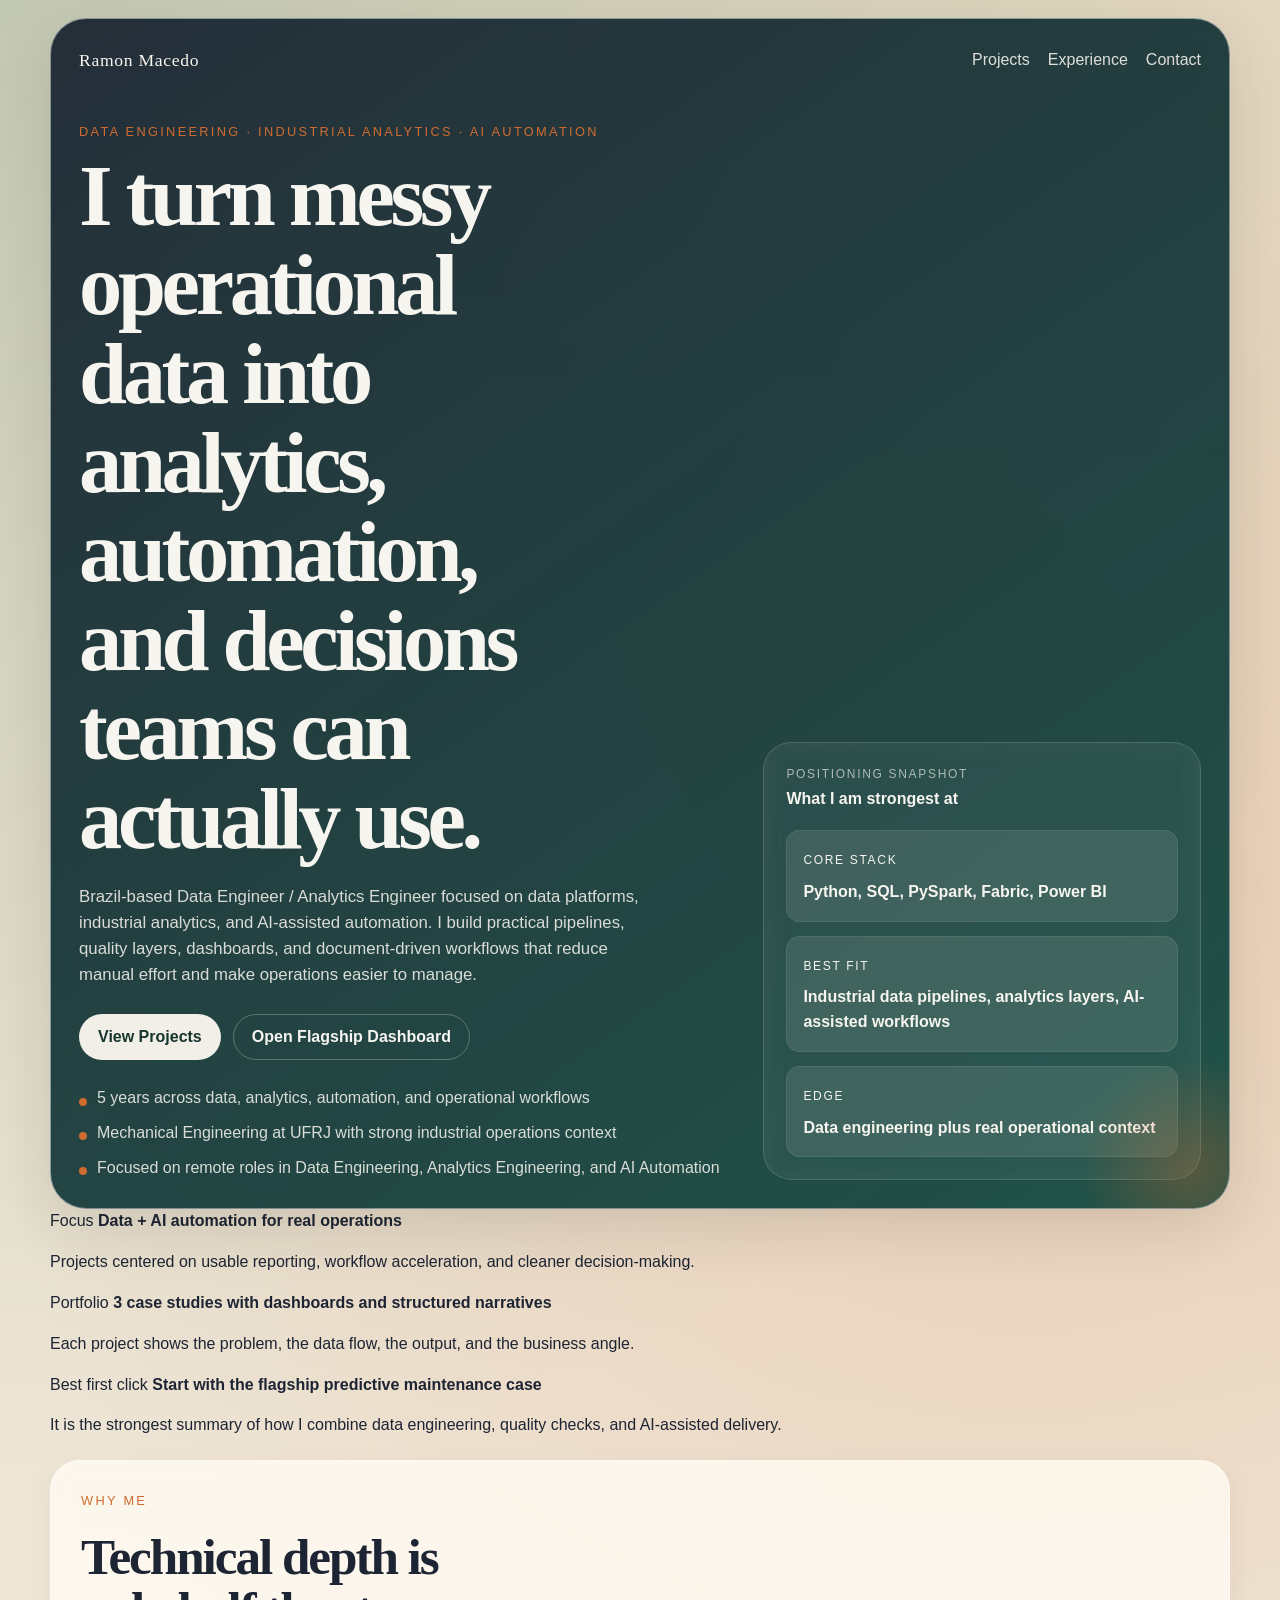
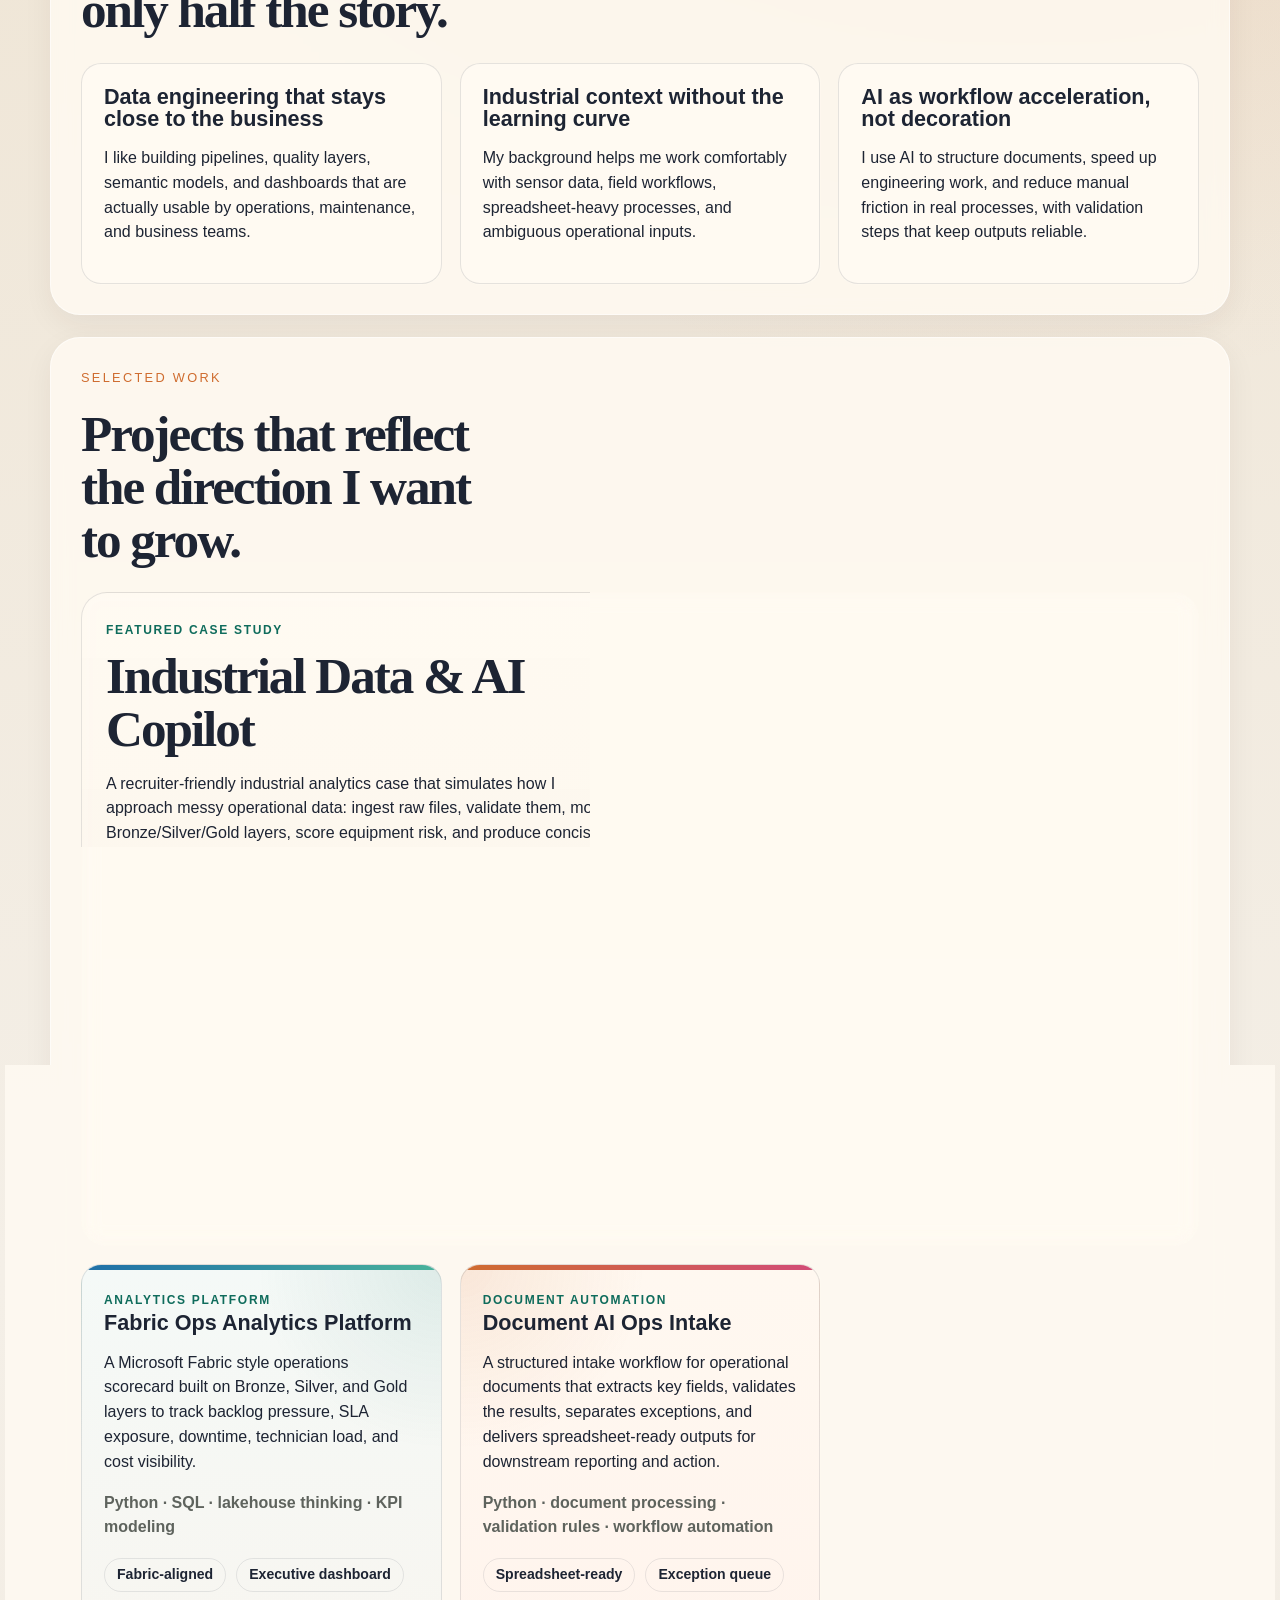
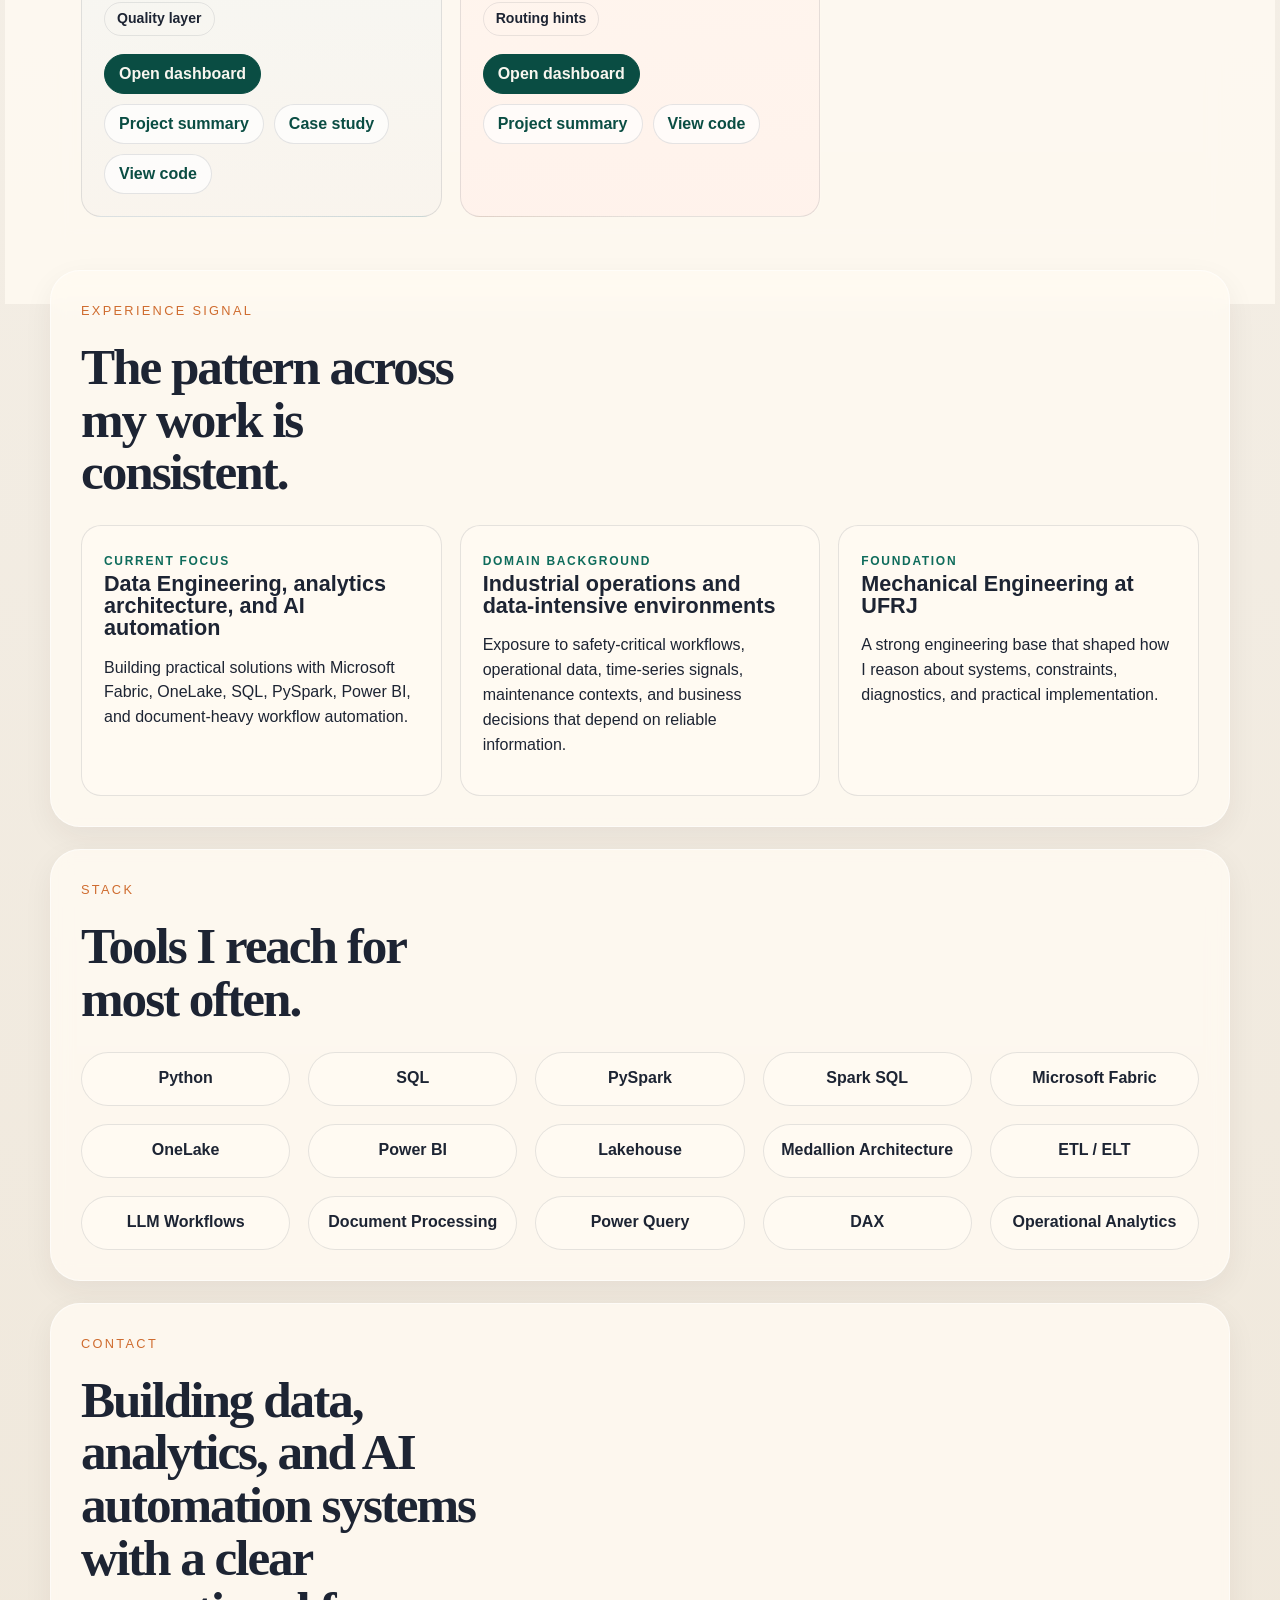
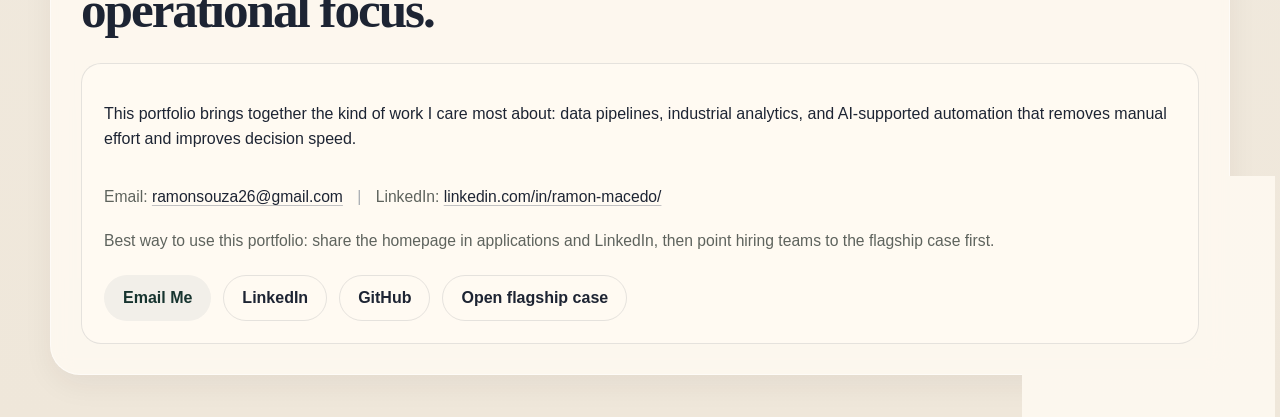
==== commit c63433bf: "Fix contact email address" ====
--- a/index.html
+++ b/index.html
@@ -33,15 +33,15 @@
       <div class="hero-grid">
         <section class="hero-copy">
           <p class="eyebrow">Data Engineering &middot; Industrial Analytics &middot; AI Automation</p>
-          <h1>I build data products that turn messy operations into usable decisions.</h1>
+          <h1>I turn messy operational data into analytics, automation, and decisions teams can actually use.</h1>
           <p class="lede">
-            Brazil-based Data Engineer / Analytics Engineer with a Mechanical Engineering background,
-            industrial context, and hands-on work across Python, SQL, PySpark, Microsoft Fabric,
-            Power BI, and workflow automation.
+            Brazil-based Data Engineer / Analytics Engineer focused on data platforms, industrial analytics,
+            and AI-assisted automation. I build practical pipelines, quality layers, dashboards, and document-driven
+            workflows that reduce manual effort and make operations easier to manage.
           </p>
           <div class="cta-row">
-            <a class="button button-primary" href="#contact">Contact Me</a>
-            <a class="button button-secondary" href="industrial-data-ai-copilot/outputs/dashboard.html">Open Flagship Dashboard</a>
+            <a class="button button-primary" href="#projects">View Projects</a>
+            <a class="button button-secondary" href="industrial-data-ai-copilot/outputs/">Open Flagship Dashboard</a>
           </div>
           <ul class="signal-list">
             <li>5 years across data, analytics, automation, and operational workflows</li>
@@ -74,6 +74,24 @@
     </header>
 
     <main>
+      <section class="proof-strip" aria-label="Portfolio highlights">
+        <article class="proof-card">
+          <span class="proof-label">Focus</span>
+          <strong>Data + AI automation for real operations</strong>
+          <p>Projects centered on usable reporting, workflow acceleration, and cleaner decision-making.</p>
+        </article>
+        <article class="proof-card">
+          <span class="proof-label">Portfolio</span>
+          <strong>3 case studies with dashboards and structured narratives</strong>
+          <p>Each project shows the problem, the data flow, the output, and the business angle.</p>
+        </article>
+        <article class="proof-card">
+          <span class="proof-label">Best first click</span>
+          <strong>Start with the flagship predictive maintenance case</strong>
+          <p>It is the strongest summary of how I combine data engineering, quality checks, and AI-assisted delivery.</p>
+        </article>
+      </section>
+
       <section class="section intro">
         <div class="section-heading">
           <p class="eyebrow">Why Me</p>
@@ -130,9 +148,10 @@
               <span>Dashboard + briefs</span>
             </div>
             <div class="project-links">
-              <a class="project-link-primary" href="industrial-data-ai-copilot/outputs/dashboard.html">Open dashboard</a>
-              <a href="industrial-data-ai-copilot/outputs/case_summary.md">Project summary</a>
-              <a href="industrial-data-ai-copilot/docs/case_study.md">Case study</a>
+              <a class="project-link-primary" href="industrial-data-ai-copilot/outputs/">Open dashboard</a>
+              <a href="industrial-data-ai-copilot/outputs/case_summary.html">Project summary</a>
+              <a href="industrial-data-ai-copilot/docs/case_study.html">Case study</a>
+              <a href="https://github.com/ramonmacedo26/ramon-portfolio/tree/main/industrial-data-ai-copilot">View code</a>
             </div>
           </div>
           <div class="project-visual">
@@ -158,9 +177,10 @@
               <span>Quality layer</span>
             </div>
             <div class="card-links">
-              <a class="project-link-primary" href="fabric-ops-analytics-platform/outputs/dashboard.html">Open dashboard</a>
-              <a href="fabric-ops-analytics-platform/outputs/case_summary.md">Project summary</a>
-              <a href="fabric-ops-analytics-platform/docs/case_study.md">Case study</a>
+              <a class="project-link-primary" href="fabric-ops-analytics-platform/outputs/">Open dashboard</a>
+              <a href="fabric-ops-analytics-platform/outputs/case_summary.html">Project summary</a>
+              <a href="fabric-ops-analytics-platform/docs/case_study.html">Case study</a>
+              <a href="https://github.com/ramonmacedo26/ramon-portfolio/tree/main/fabric-ops-analytics-platform">View code</a>
             </div>
           </article>
 
@@ -179,27 +199,9 @@
               <span>Routing hints</span>
             </div>
             <div class="card-links">
-              <a class="project-link-primary" href="document-ai-ops-intake/outputs/dashboard.html">Open dashboard</a>
-              <a href="document-ai-ops-intake/outputs/case_summary.md">Project summary</a>
-            </div>
-          </article>
-
-          <article class="project-card project-card-assets">
-            <span class="project-tag">Supporting Assets</span>
-            <h3>Career Systems And Delivery Assets</h3>
-            <p>
-              Supporting systems for tailored CV generation, application workflows, and professional
-              delivery materials that reinforce the broader Data, Analytics, and AI Automation narrative.
-            </p>
-            <p class="stack-line">Python &middot; document automation &middot; positioning systems</p>
-            <div class="card-chip-row">
-              <span>CV variants</span>
-              <span>Workflow support</span>
-              <span>Delivery assets</span>
-            </div>
-            <div class="card-links">
-              <a class="project-link-primary" href="#contact">Get in touch</a>
-              <a href="#contact">Get in touch</a>
+              <a class="project-link-primary" href="document-ai-ops-intake/outputs/">Open dashboard</a>
+              <a href="document-ai-ops-intake/outputs/case_summary.html">Project summary</a>
+              <a href="https://github.com/ramonmacedo26/ramon-portfolio/tree/main/document-ai-ops-intake">View code</a>
             </div>
           </article>
         </div>
@@ -275,16 +277,19 @@
           </p>
           <p class="contact-note">
             Email:
-            <a href="mailto:ramonsouza25@gmail.com">ramonsouza25@gmail.com</a>
+            <a href="mailto:ramonsouza26@gmail.com">ramonsouza26@gmail.com</a>
             <span aria-hidden="true">|</span>
             LinkedIn:
             <a href="https://www.linkedin.com/in/ramon-macedo/">linkedin.com/in/ramon-macedo/</a>
           </p>
+          <p class="contact-note">
+            Best way to use this portfolio: share the homepage in applications and LinkedIn, then point hiring teams to the flagship case first.
+          </p>
           <div class="contact-links">
-            <a class="button button-primary" href="mailto:ramonsouza25@gmail.com">Email Me</a>
+            <a class="button button-primary" href="mailto:ramonsouza26@gmail.com">Email Me</a>
             <a class="button button-secondary" href="https://www.linkedin.com/in/ramon-macedo/">LinkedIn</a>
             <a class="button button-secondary" href="https://github.com/ramonmacedo26">GitHub</a>
-            <a class="button button-secondary" href="industrial-data-ai-copilot/outputs/dashboard.html">Open flagship case</a>
+            <a class="button button-secondary" href="industrial-data-ai-copilot/outputs/">Open flagship case</a>
           </div>
         </div>
       </section>
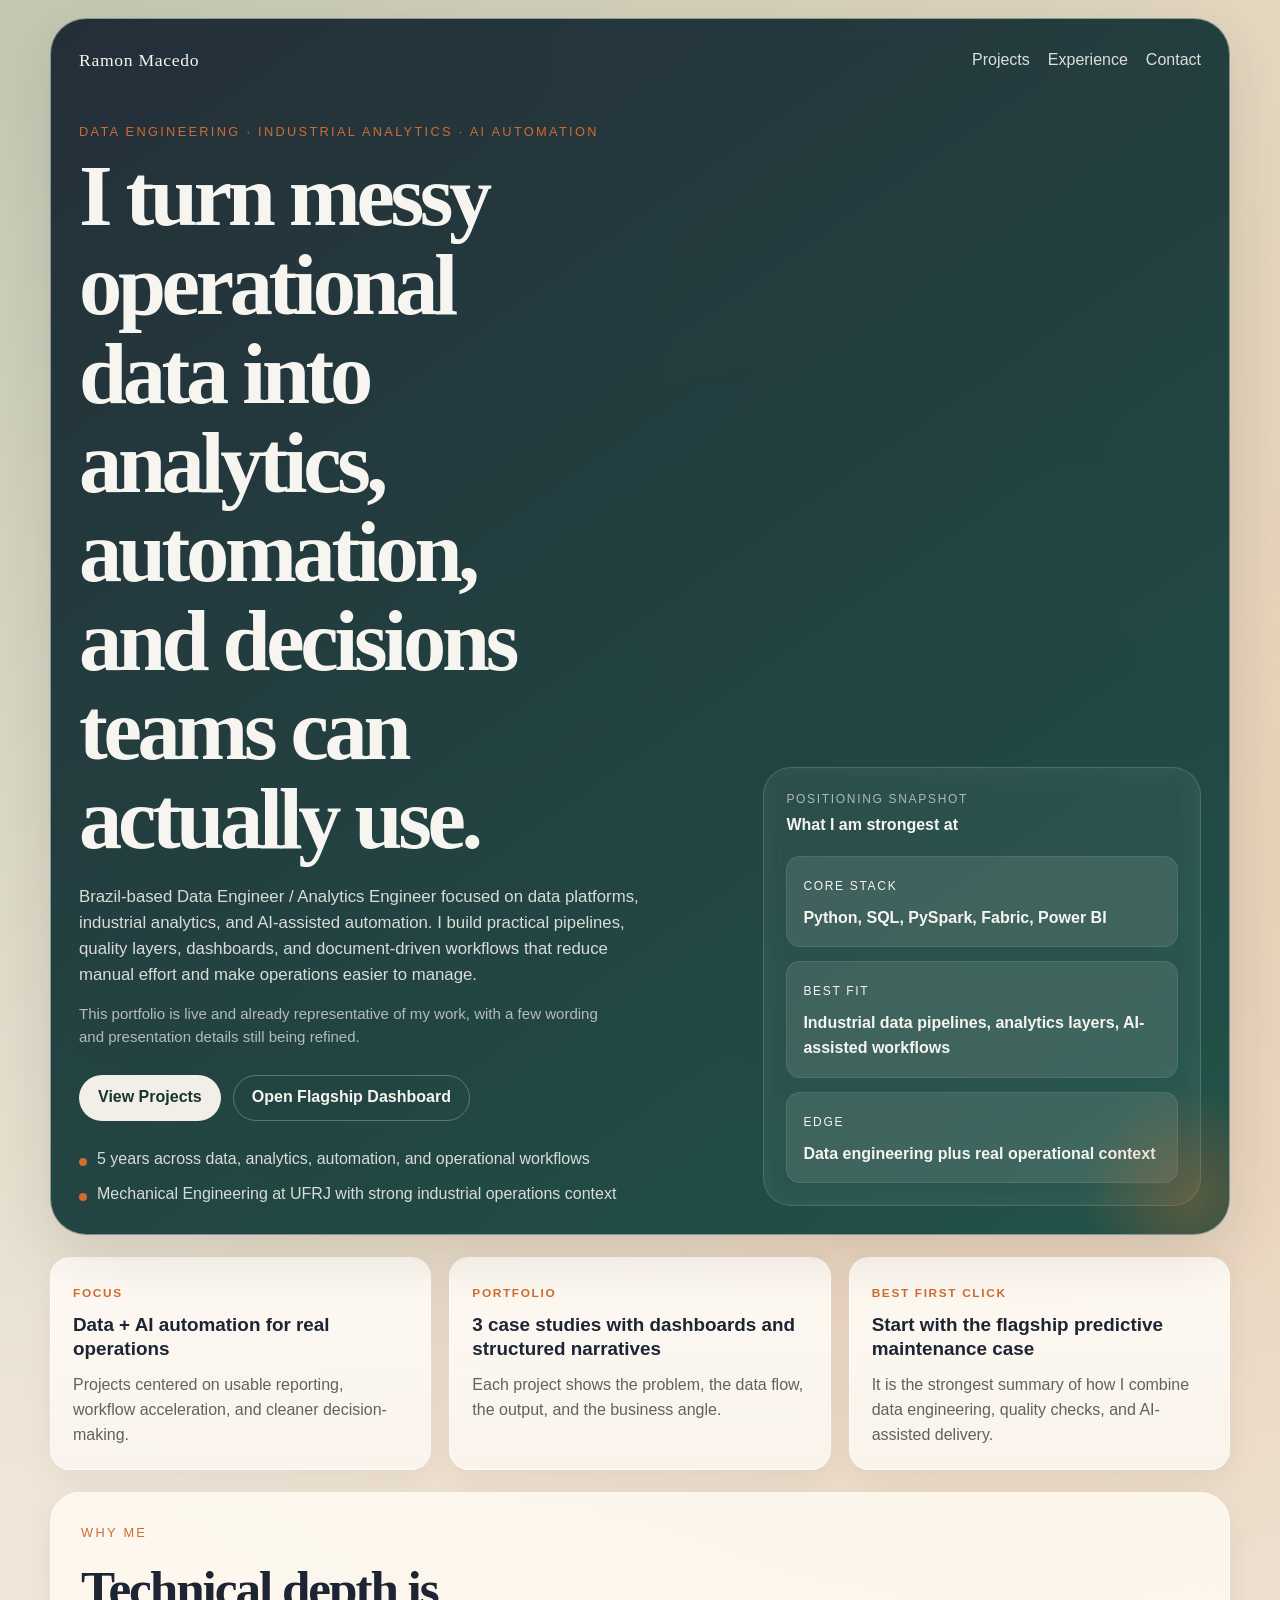
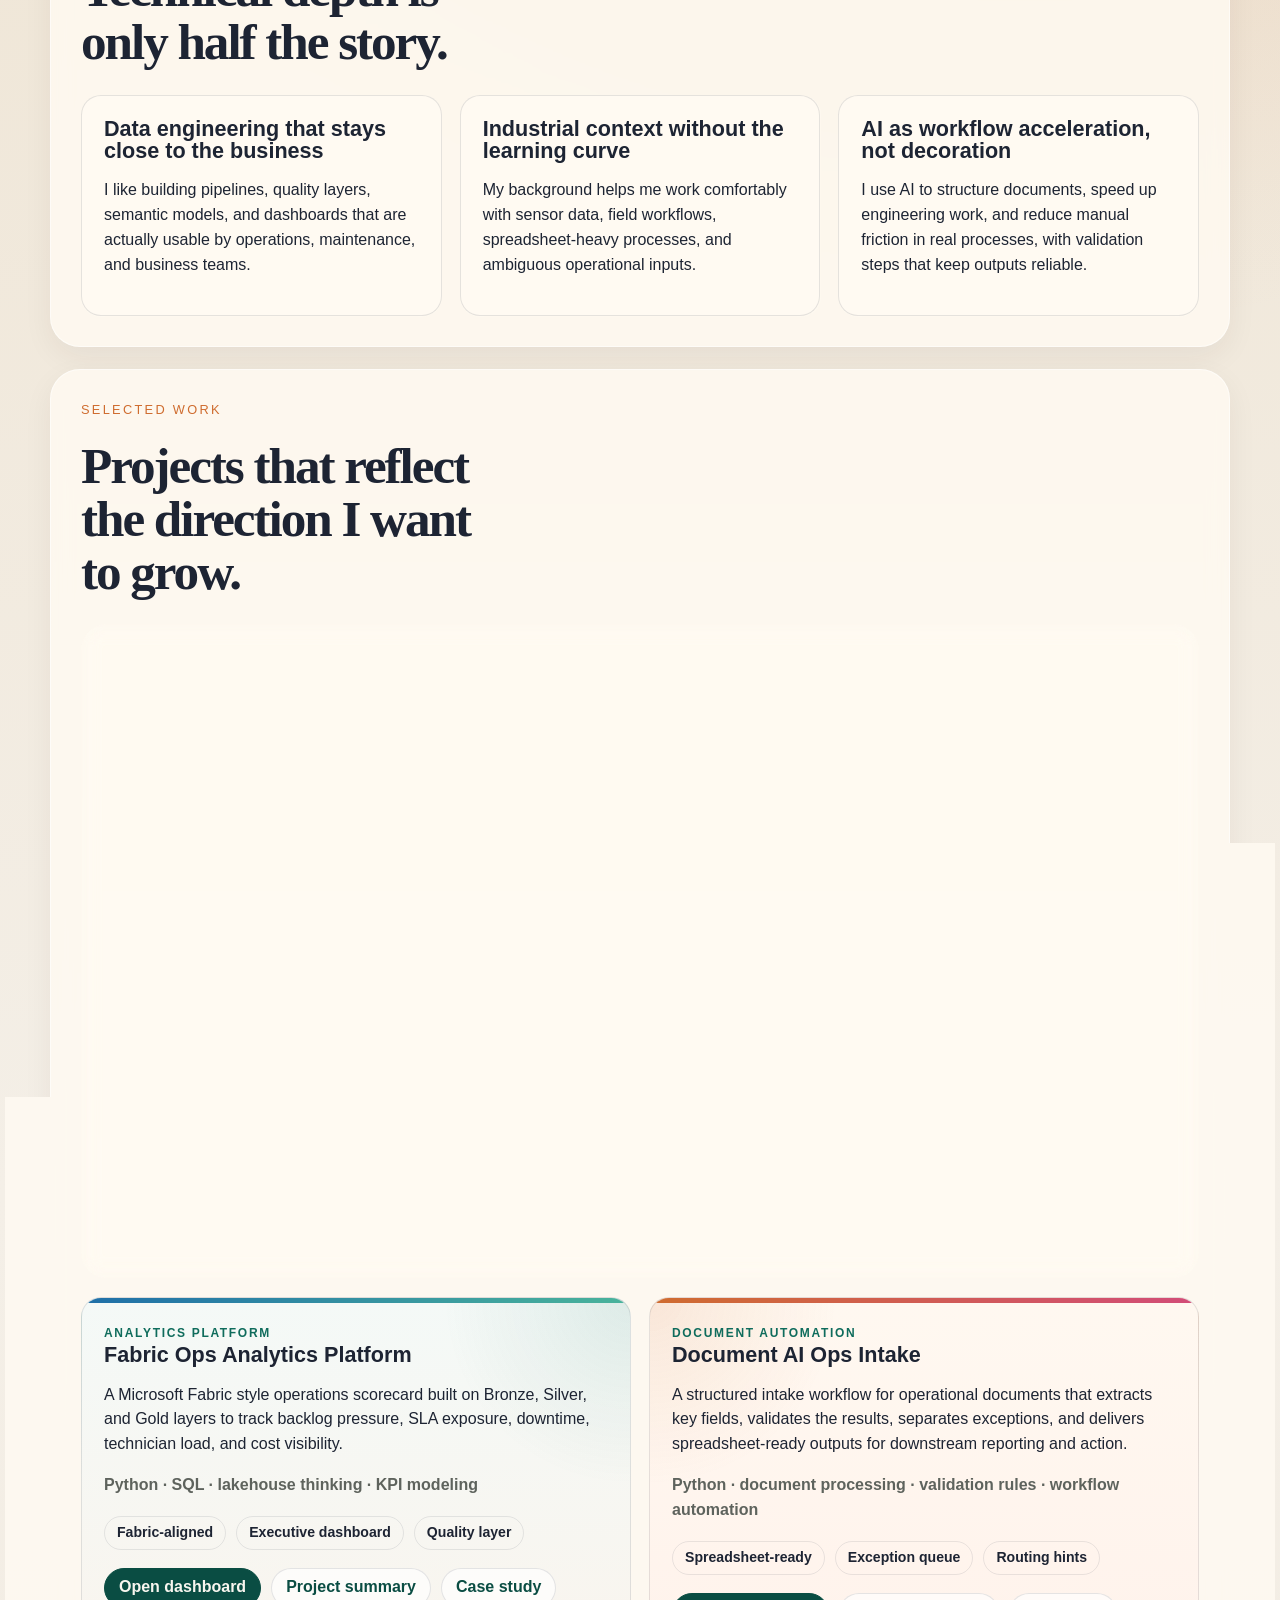
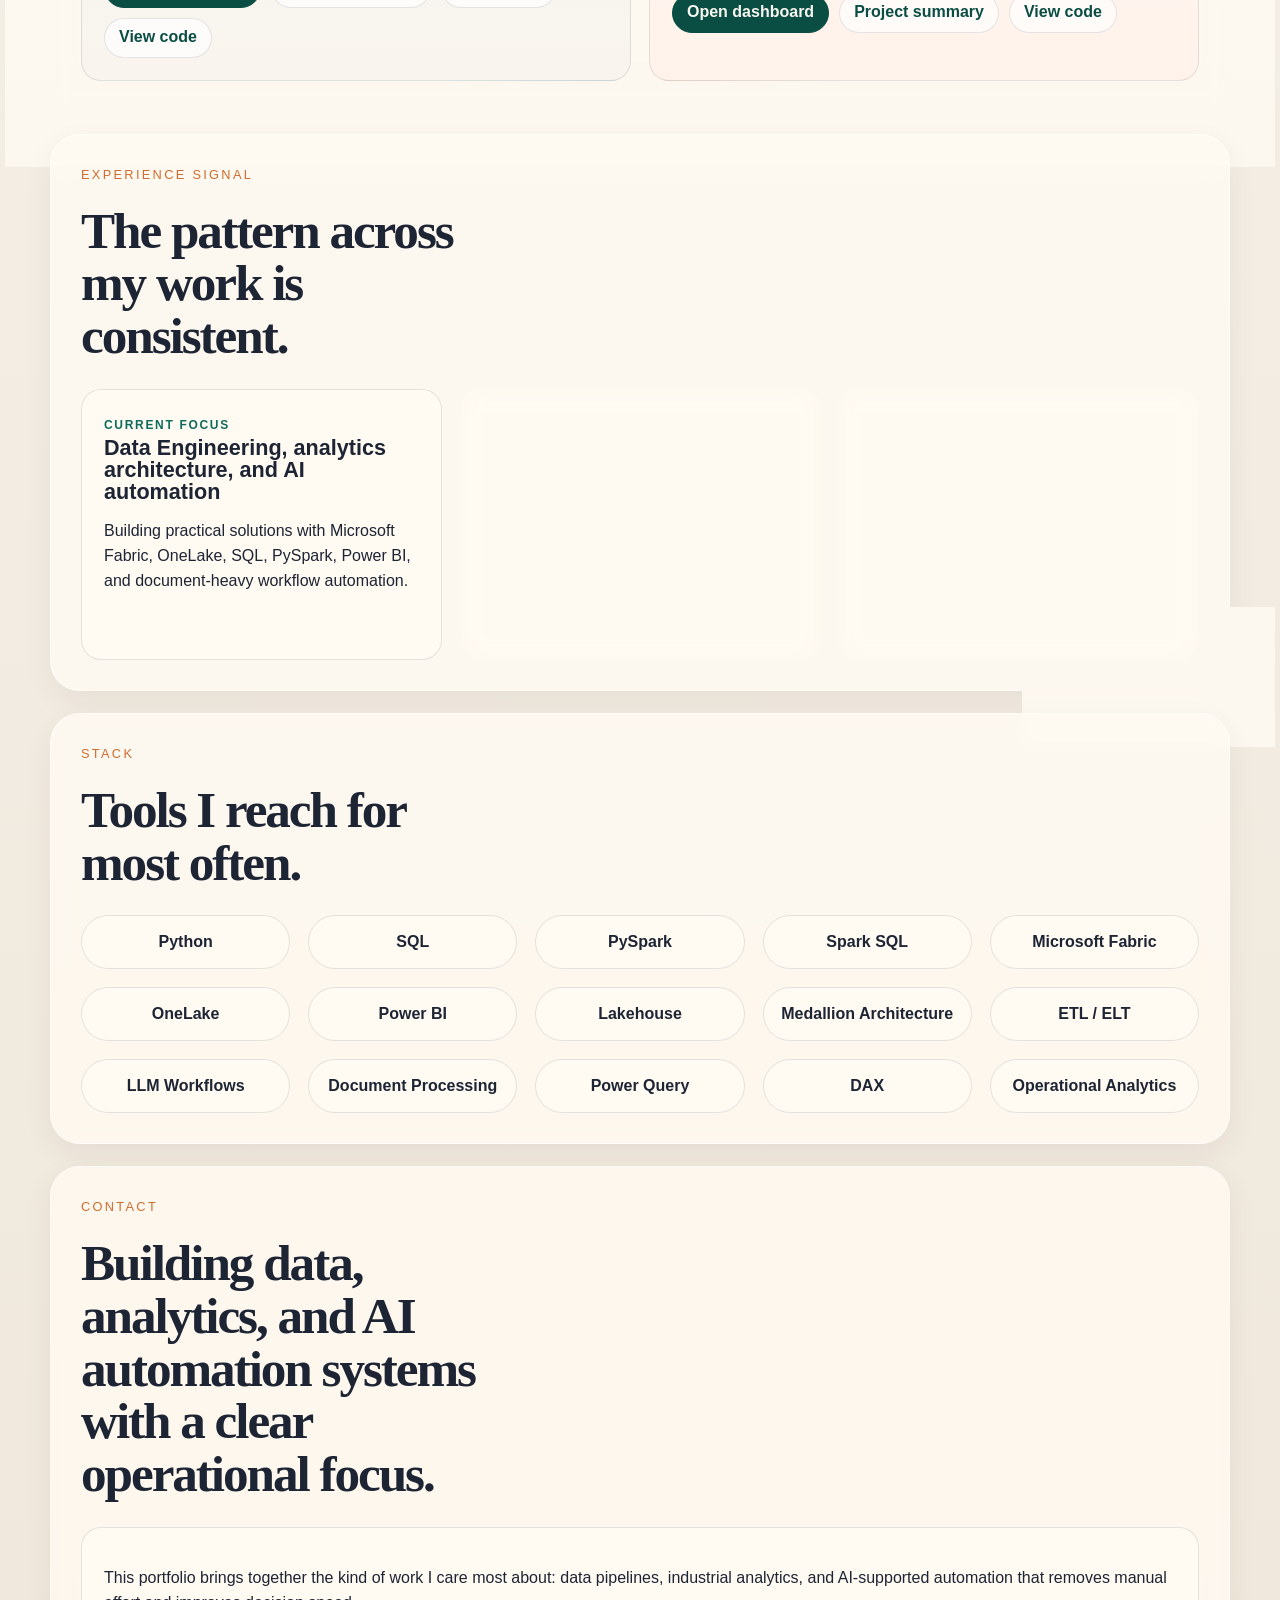
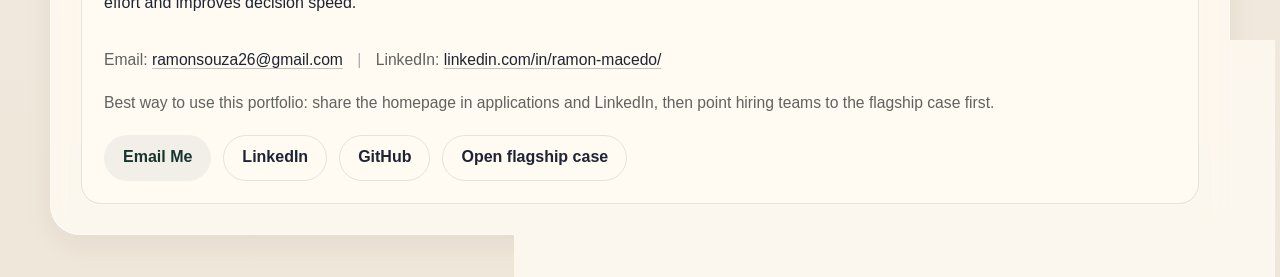
==== commit faeb8c04: "Refine hero positioning copy" ====
--- a/index.html
+++ b/index.html
@@ -39,6 +39,9 @@
             and AI-assisted automation. I build practical pipelines, quality layers, dashboards, and document-driven
             workflows that reduce manual effort and make operations easier to manage.
           </p>
+          <p class="hero-note">
+            This portfolio is live and already representative of my work, with a few wording and presentation details still being refined.
+          </p>
           <div class="cta-row">
             <a class="button button-primary" href="#projects">View Projects</a>
             <a class="button button-secondary" href="industrial-data-ai-copilot/outputs/">Open Flagship Dashboard</a>
@@ -46,7 +49,6 @@
           <ul class="signal-list">
             <li>5 years across data, analytics, automation, and operational workflows</li>
             <li>Mechanical Engineering at UFRJ with strong industrial operations context</li>
-            <li>Focused on remote roles in Data Engineering, Analytics Engineering, and AI Automation</li>
           </ul>
         </section>
 
--- a/styles.css
+++ b/styles.css
@@ -146,6 +146,13 @@
   font-size: 1.05rem;
 }
 
+.hero-note {
+  max-width: 64ch;
+  margin: 14px 0 0;
+  color: rgba(247, 245, 239, 0.68);
+  font-size: 0.94rem;
+}
+
 .cta-row,
 .project-links,
 .contact-links {
@@ -261,6 +268,43 @@
   background: var(--surface);
   border: 1px solid rgba(255, 255, 255, 0.55);
   box-shadow: 0 10px 30px rgba(44, 38, 28, 0.06);
+}
+
+.proof-strip {
+  display: grid;
+  grid-template-columns: repeat(3, minmax(0, 1fr));
+  gap: 18px;
+  margin-top: 22px;
+}
+
+.proof-card {
+  padding: 22px;
+  border-radius: var(--radius-md);
+  background:
+    linear-gradient(180deg, rgba(255, 251, 245, 0.92), rgba(249, 244, 237, 0.96));
+  border: 1px solid rgba(255, 255, 255, 0.55);
+  box-shadow: 0 10px 30px rgba(44, 38, 28, 0.06);
+}
+
+.proof-label {
+  display: inline-block;
+  margin-bottom: 10px;
+  font-size: 0.74rem;
+  letter-spacing: 0.14em;
+  text-transform: uppercase;
+  color: var(--accent-warm);
+  font-weight: 700;
+}
+
+.proof-card strong {
+  display: block;
+  font-size: 1.18rem;
+  line-height: 1.28;
+}
+
+.proof-card p {
+  margin: 12px 0 0;
+  color: var(--muted);
 }
 
 .section-heading {
@@ -400,7 +444,7 @@
 }
 
 .project-grid {
-  grid-template-columns: repeat(3, minmax(0, 1fr));
+  grid-template-columns: repeat(2, minmax(0, 1fr));
   margin-top: 18px;
 }
 
@@ -491,7 +535,7 @@
 }
 
 .contact-note {
-  margin: -2px 0 2px;
+  margin: -2px 0 0;
   color: var(--muted);
   font-size: 0.98rem;
   line-height: 1.7;
@@ -516,6 +560,7 @@
 
 @media (max-width: 980px) {
   .hero-grid,
+  .proof-strip,
   .project,
   .intro-grid,
   .project-grid,
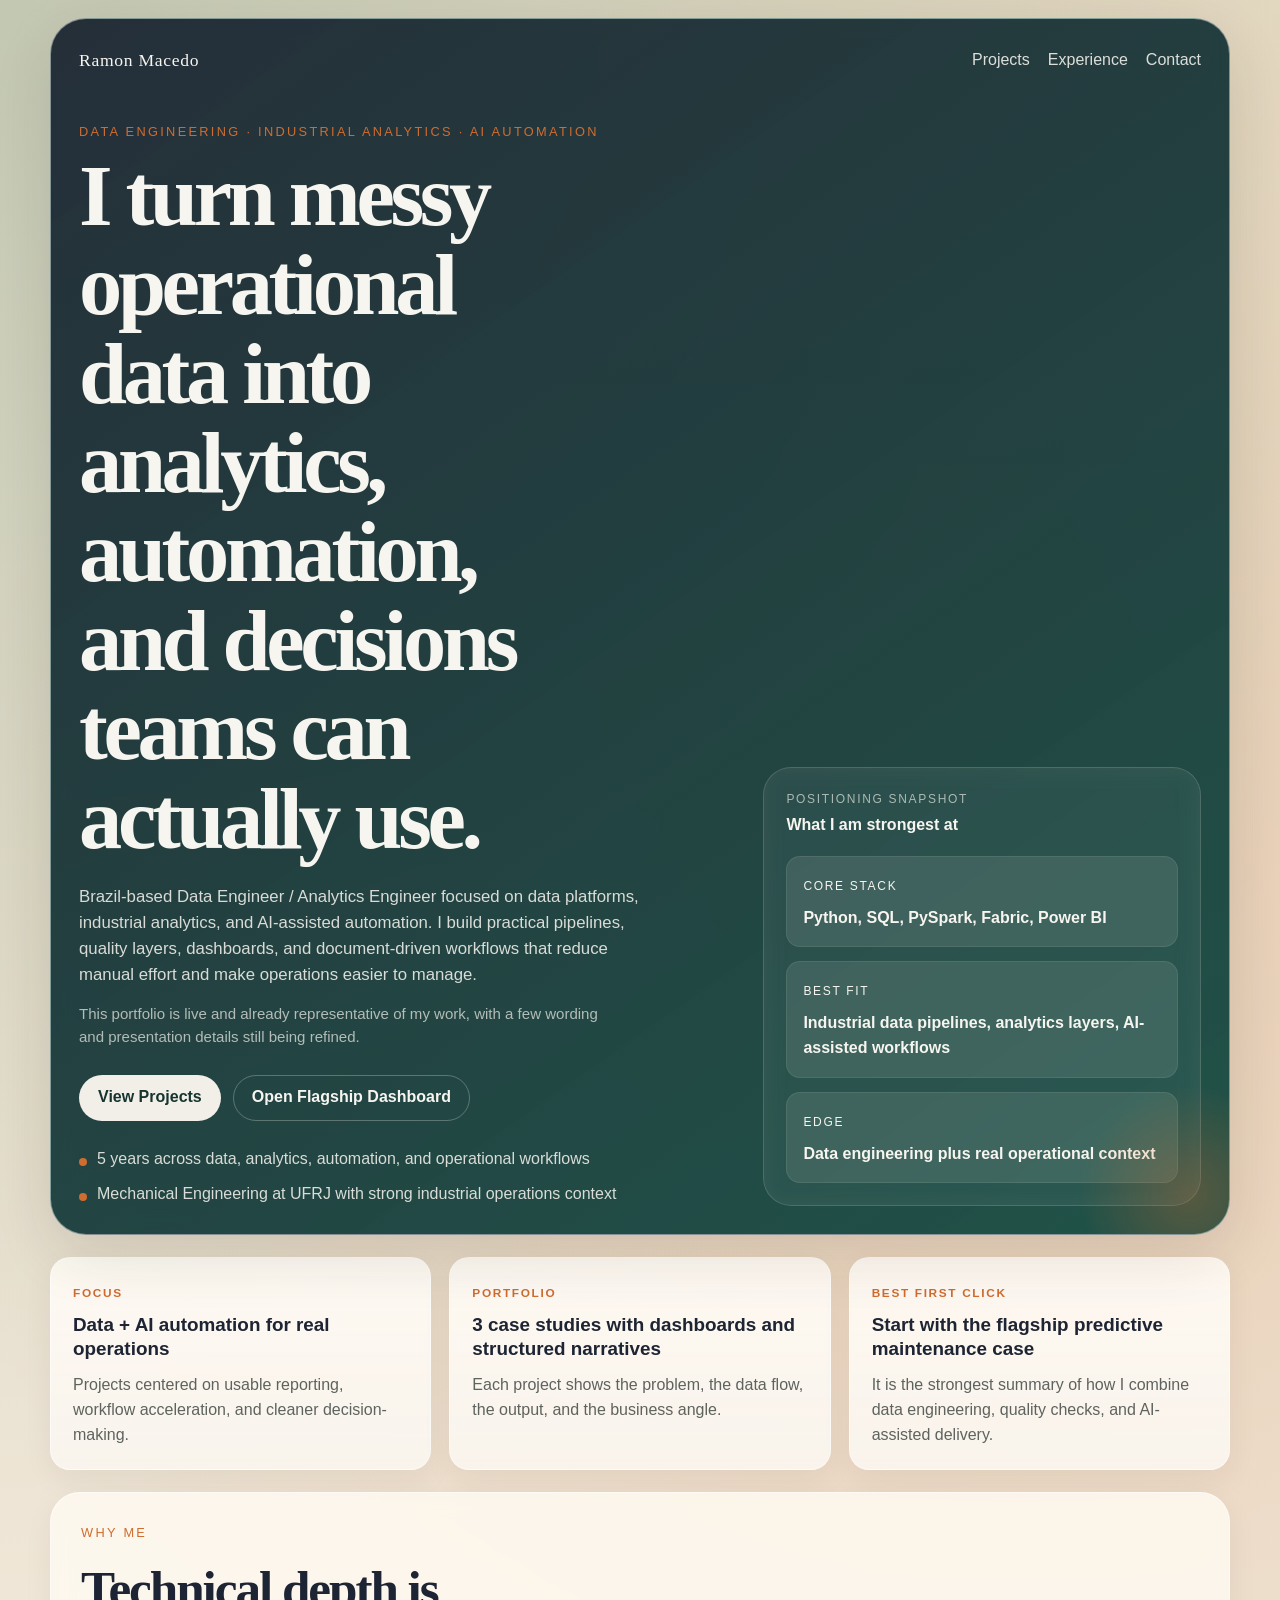
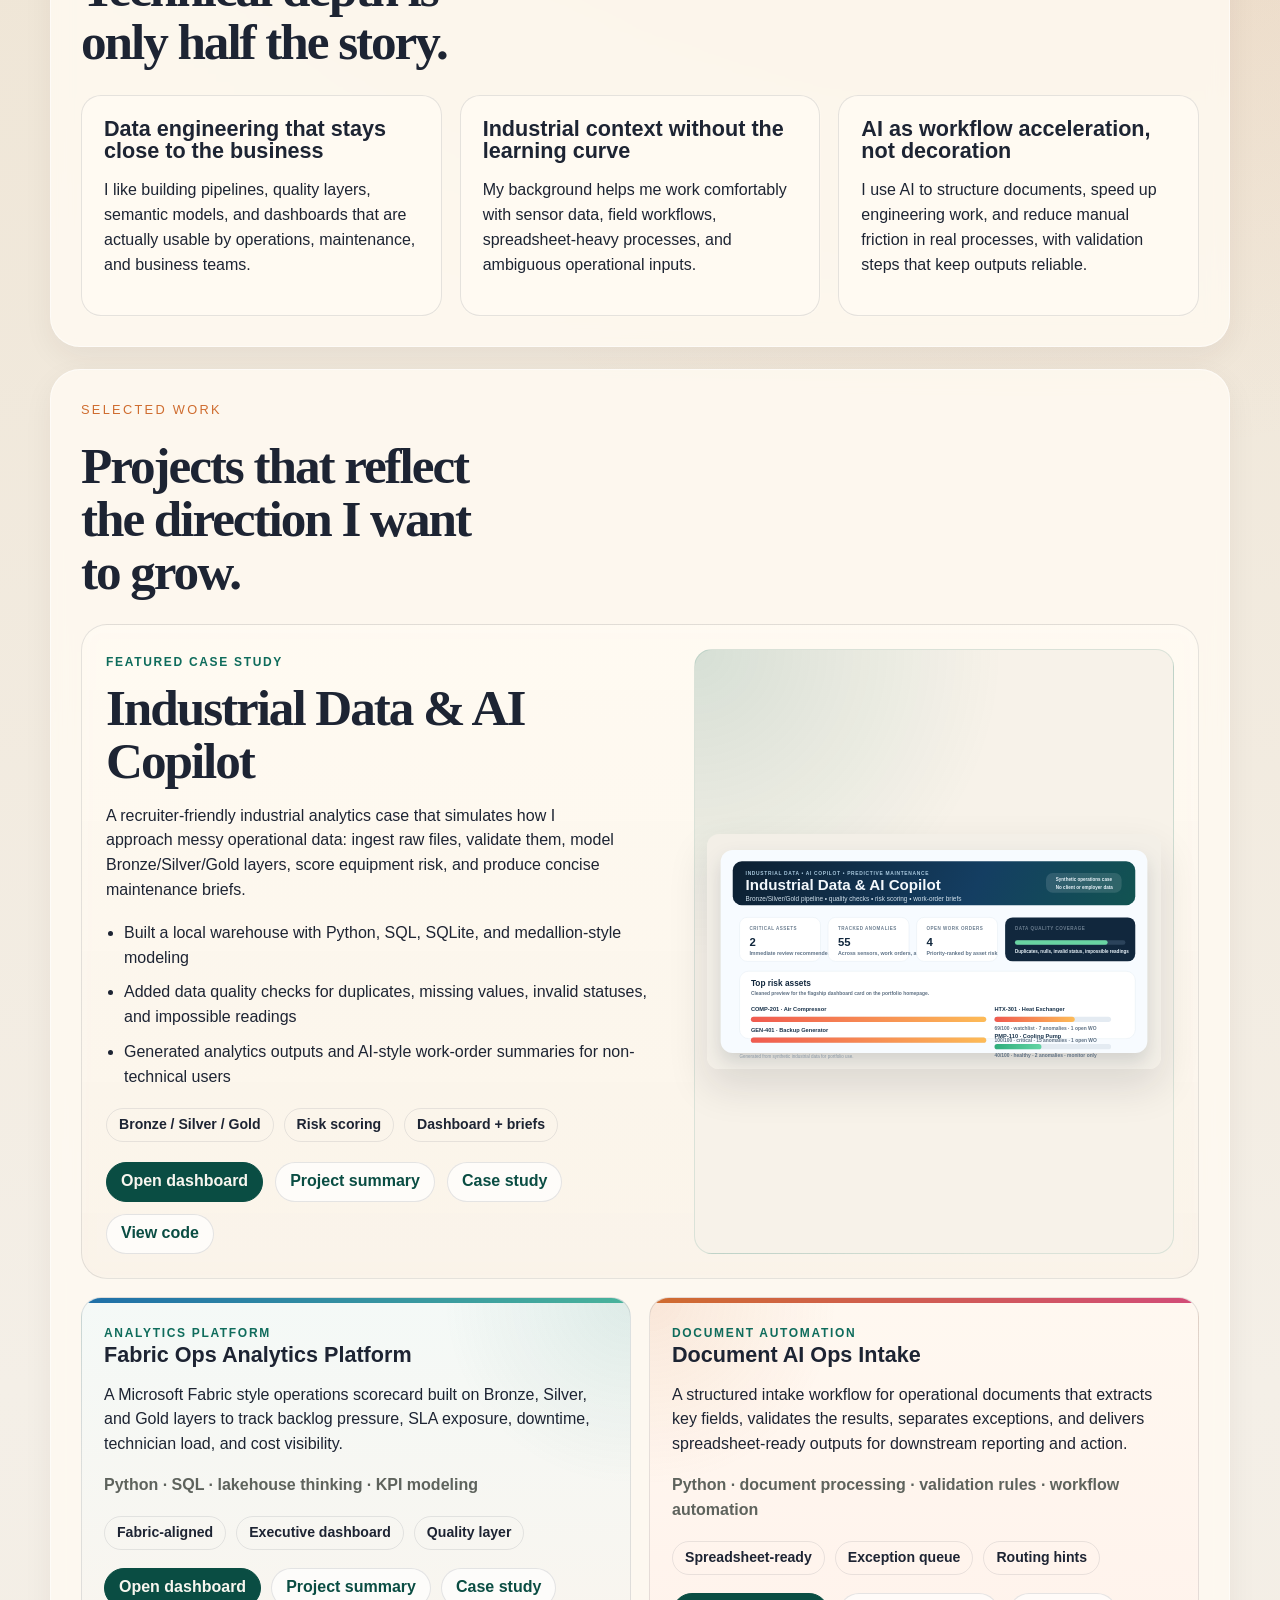
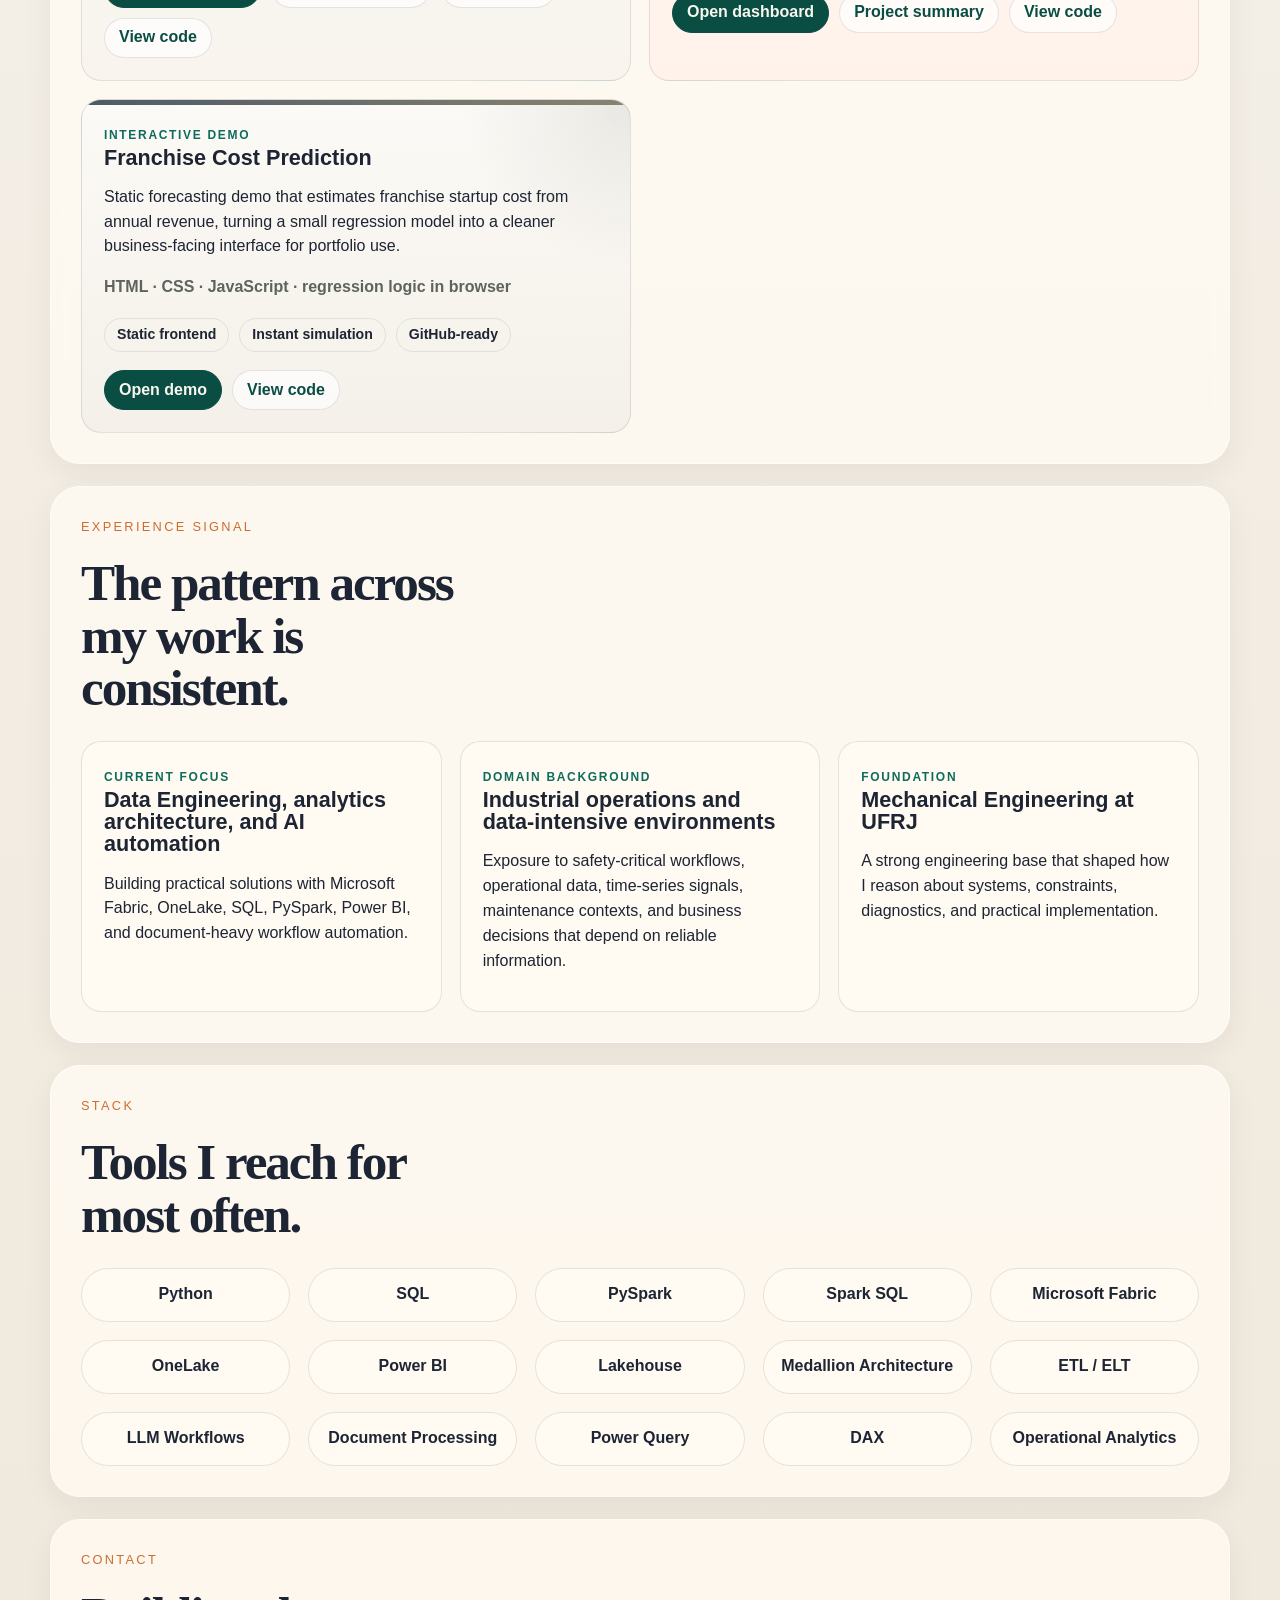
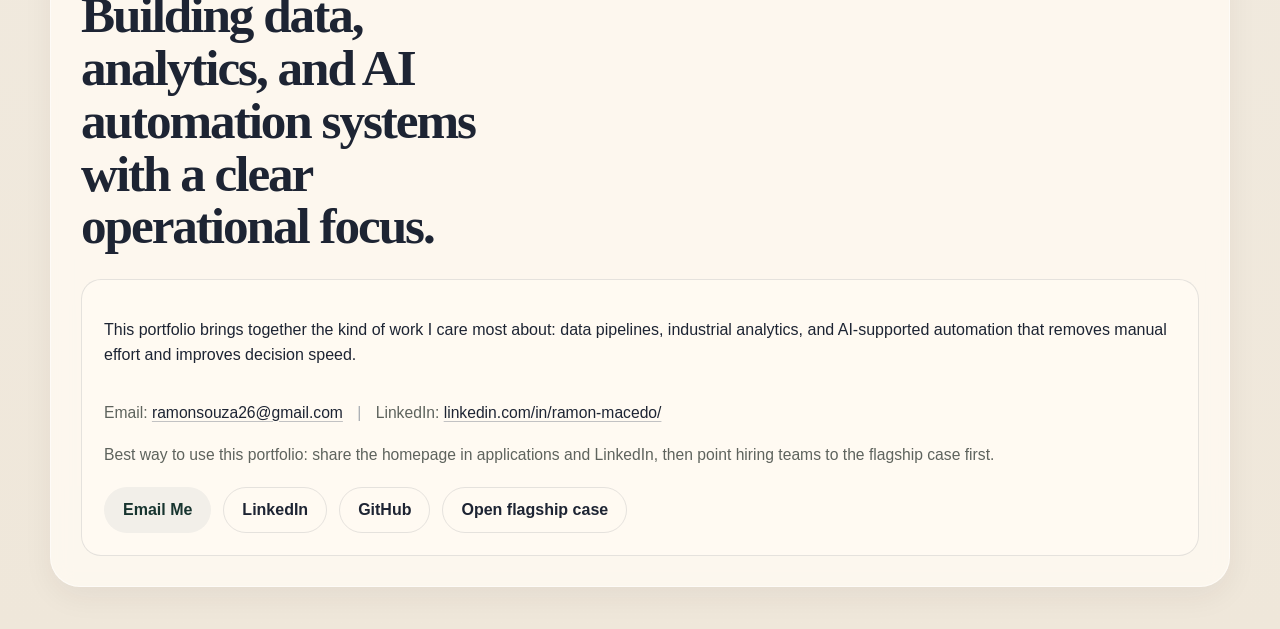
==== commit c603e50a: "Add franchise cost prediction demo to portfolio" ====
--- a/index.html
+++ b/index.html
@@ -206,6 +206,25 @@
               <a href="https://github.com/ramonmacedo26/ramon-portfolio/tree/main/document-ai-ops-intake">View code</a>
             </div>
           </article>
+
+          <article class="project-card project-card-assets">
+            <span class="project-tag">Interactive Demo</span>
+            <h3>Franchise Cost Prediction</h3>
+            <p>
+              Static forecasting demo that estimates franchise startup cost from annual revenue,
+              turning a small regression model into a cleaner business-facing interface for portfolio use.
+            </p>
+            <p class="stack-line">HTML &middot; CSS &middot; JavaScript &middot; regression logic in browser</p>
+            <div class="card-chip-row">
+              <span>Static frontend</span>
+              <span>Instant simulation</span>
+              <span>GitHub-ready</span>
+            </div>
+            <div class="card-links">
+              <a class="project-link-primary" href="franchise-cost-prediction/">Open demo</a>
+              <a href="https://github.com/ramonmacedo26/franchise_cost_prediction">View code</a>
+            </div>
+          </article>
         </div>
       </section>
 
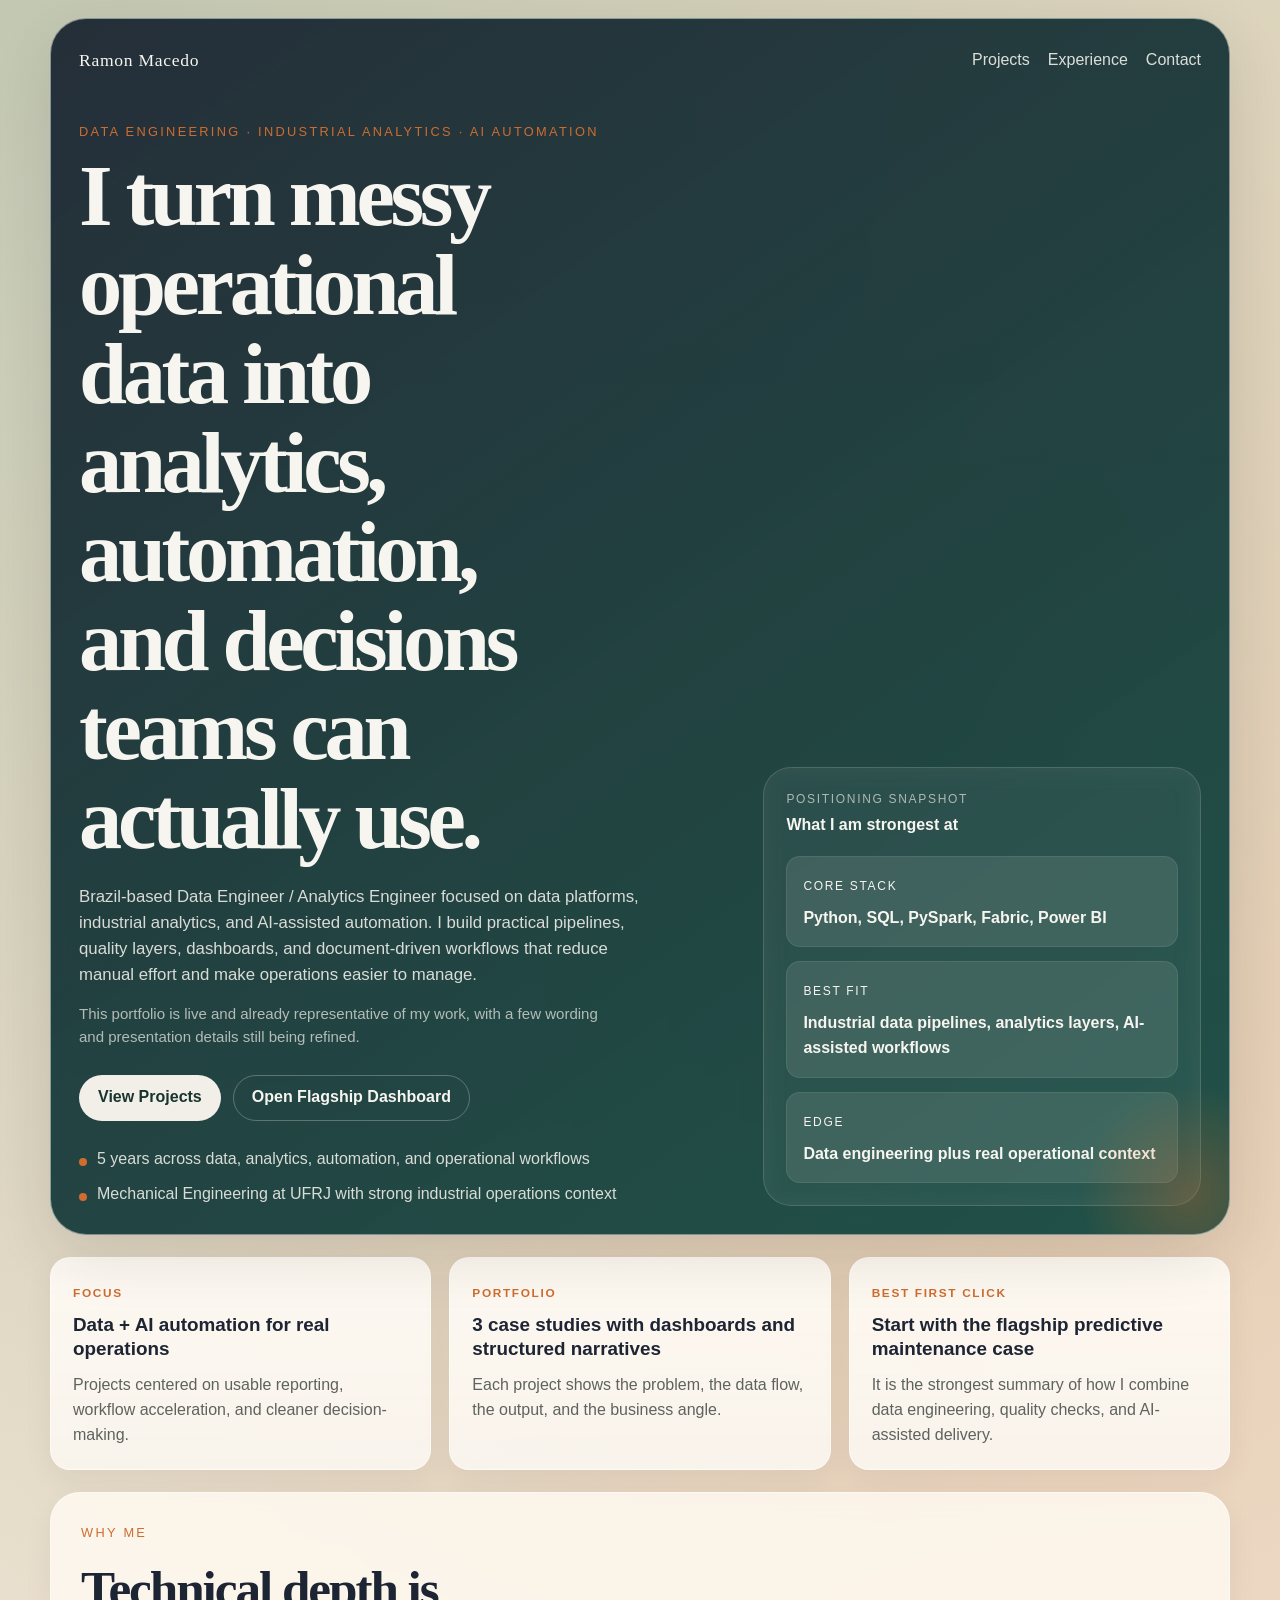
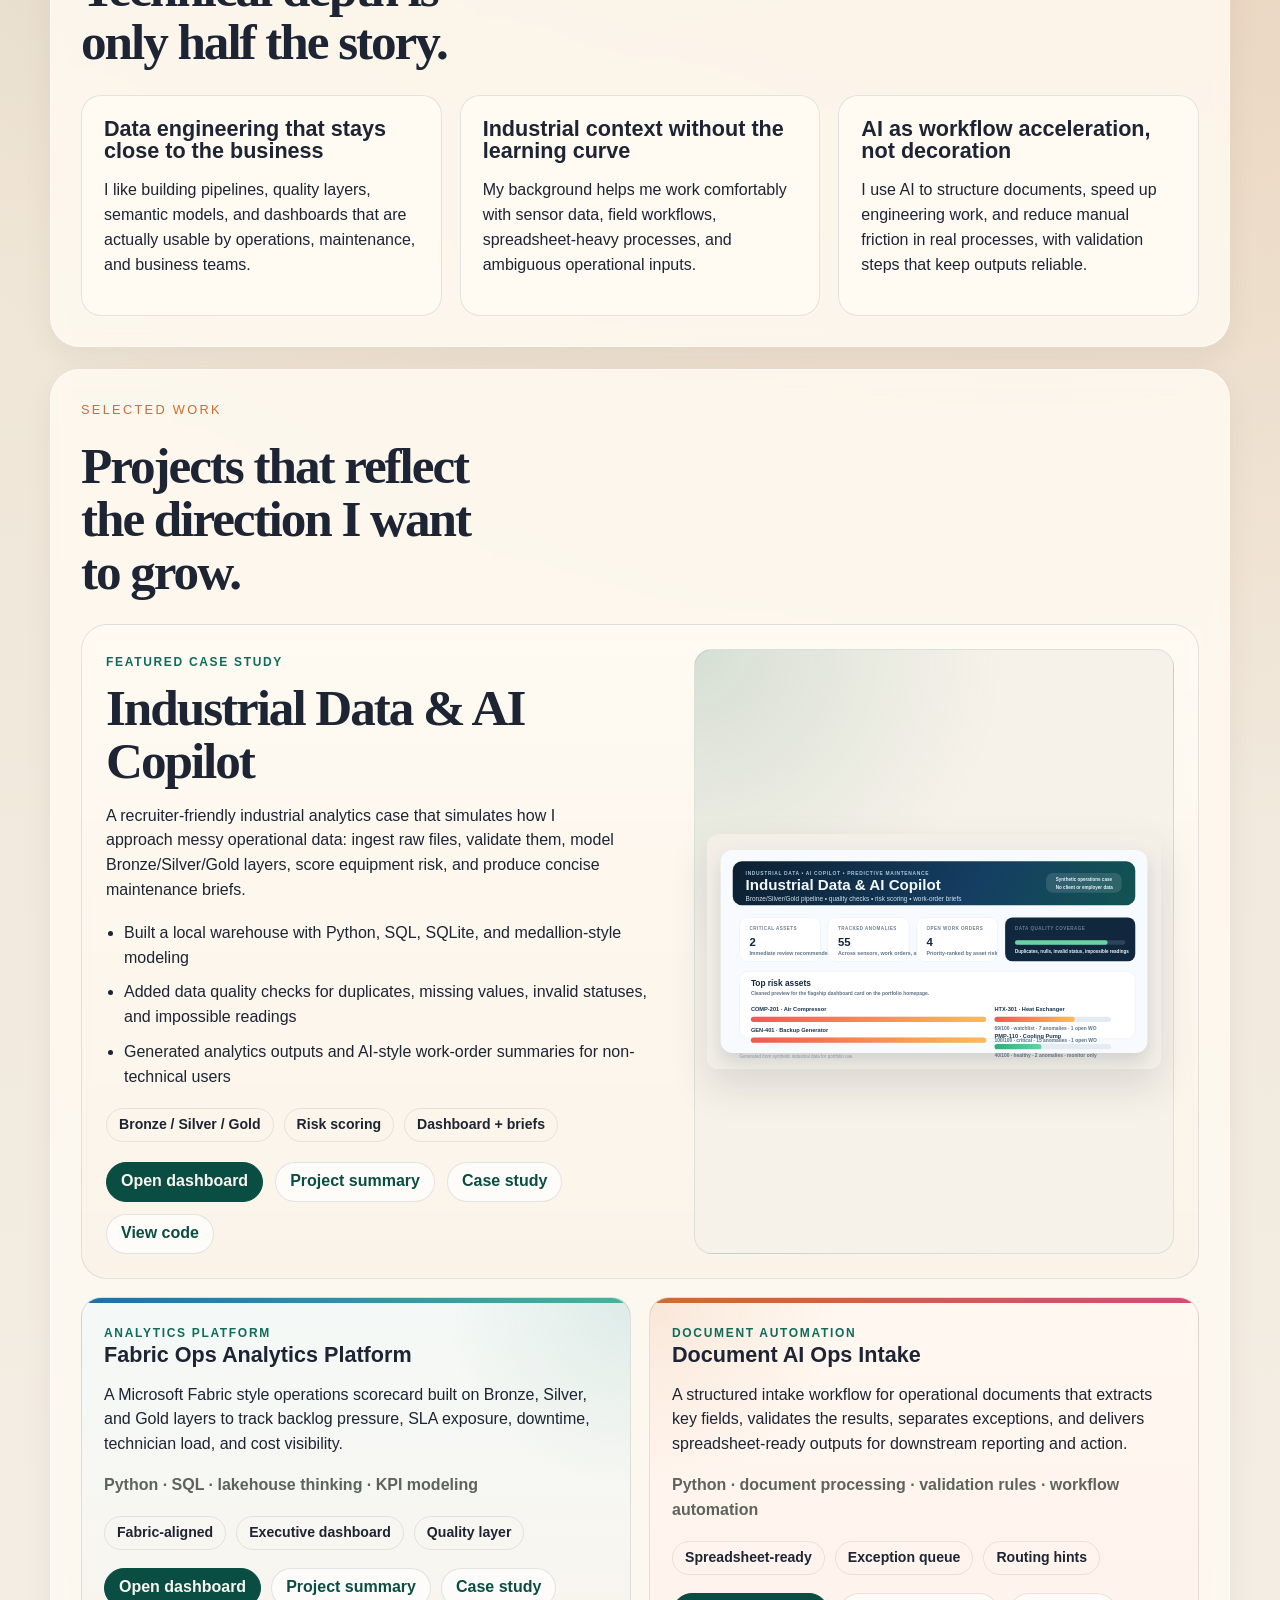
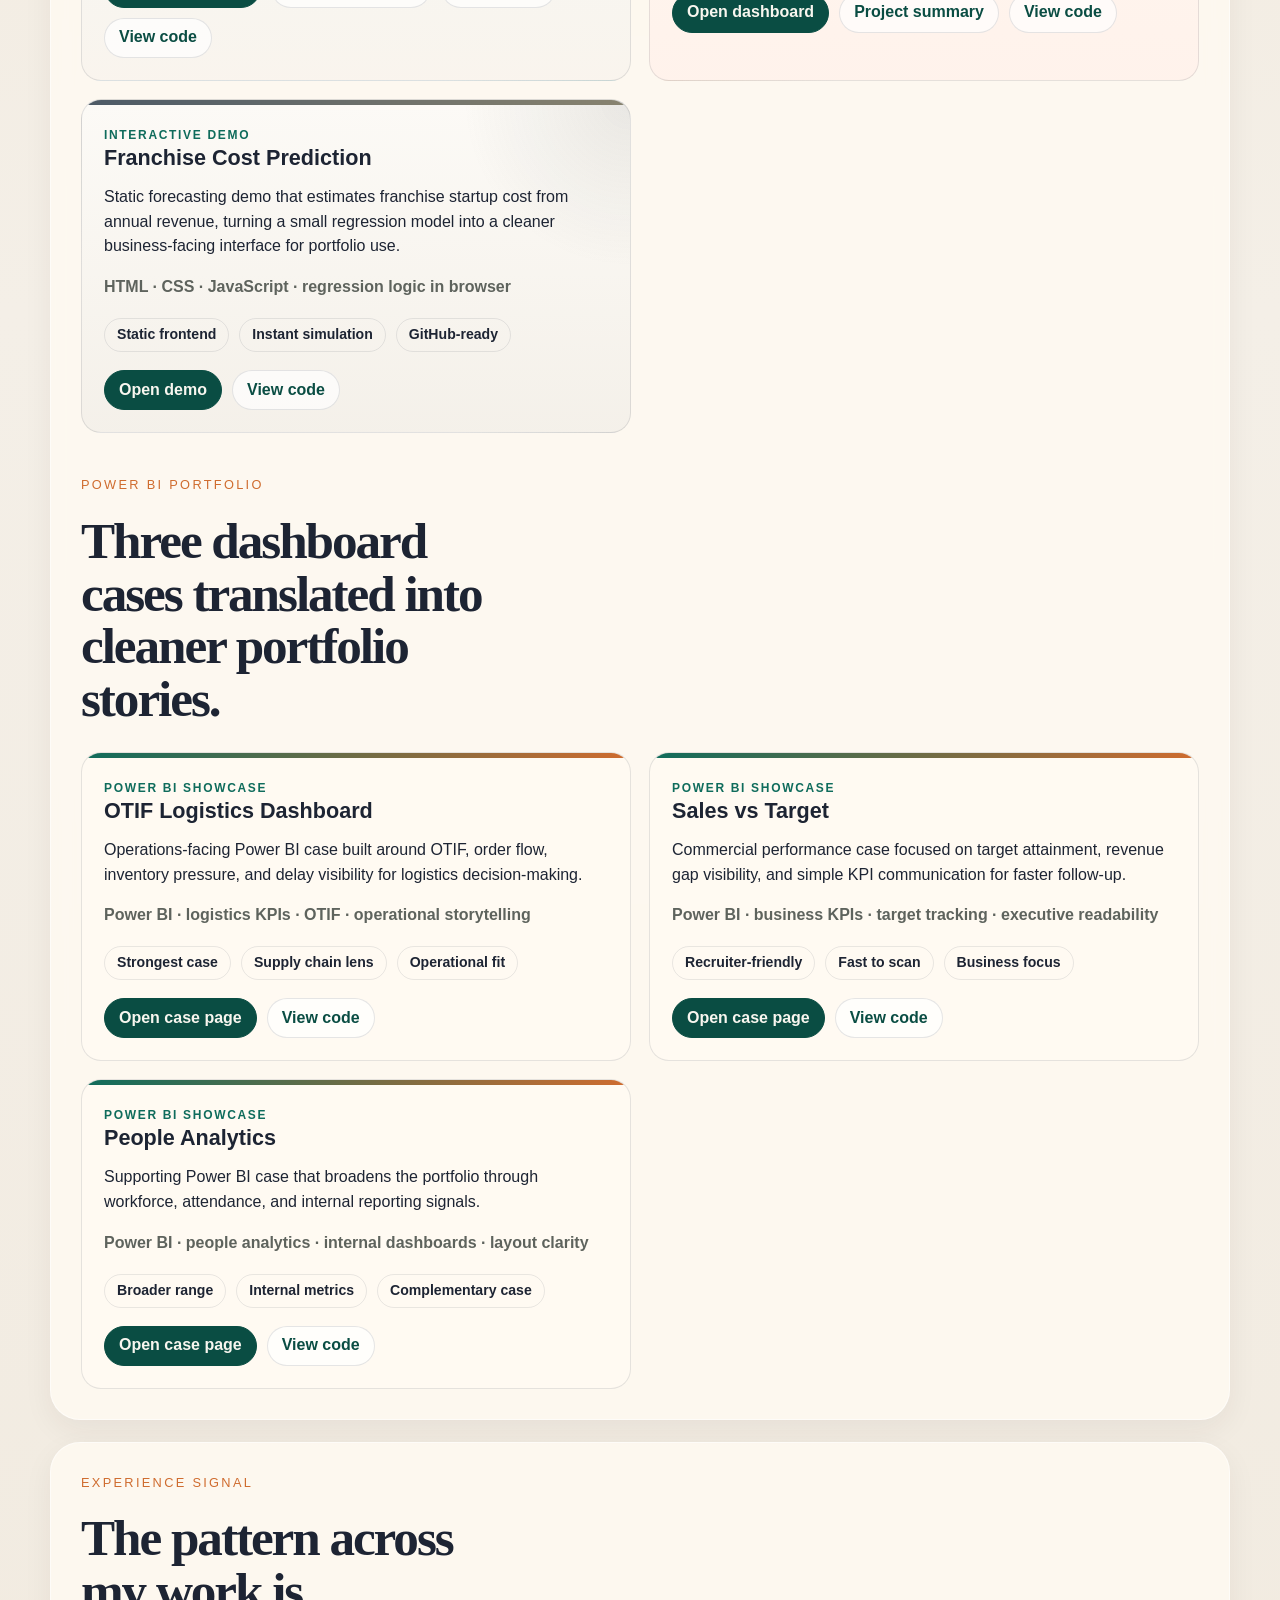
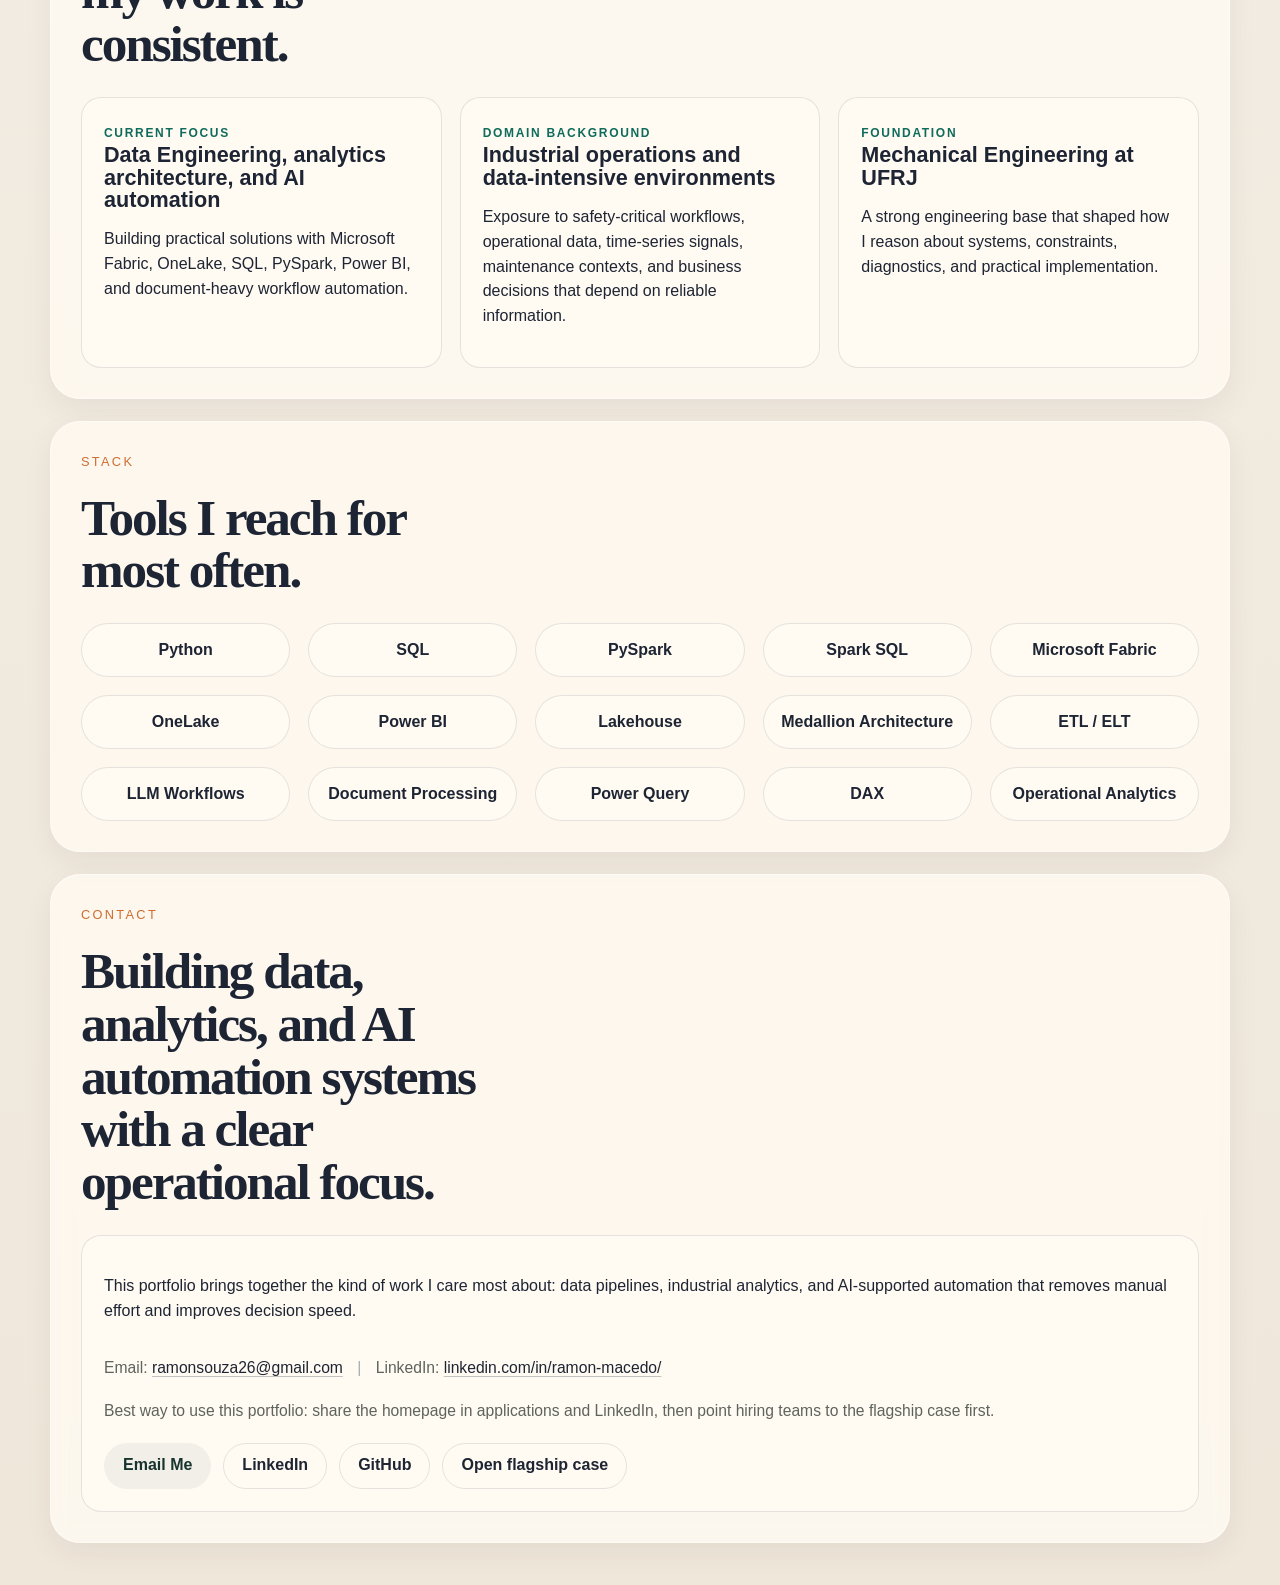
==== commit 77dae3f4: "Add Power BI portfolio case pages" ====
--- a/index.html
+++ b/index.html
@@ -226,6 +226,70 @@
             </div>
           </article>
         </div>
+
+        <div class="section-heading" style="margin-top: 42px;">
+          <p class="eyebrow">Power BI Portfolio</p>
+          <h2>Three dashboard cases translated into cleaner portfolio stories.</h2>
+        </div>
+
+        <div class="project-grid">
+          <article class="project-card">
+            <span class="project-tag">Power BI Showcase</span>
+            <h3>OTIF Logistics Dashboard</h3>
+            <p>
+              Operations-facing Power BI case built around OTIF, order flow, inventory pressure,
+              and delay visibility for logistics decision-making.
+            </p>
+            <p class="stack-line">Power BI &middot; logistics KPIs &middot; OTIF &middot; operational storytelling</p>
+            <div class="card-chip-row">
+              <span>Strongest case</span>
+              <span>Supply chain lens</span>
+              <span>Operational fit</span>
+            </div>
+            <div class="card-links">
+              <a class="project-link-primary" href="powerbi-otif-logistics/outputs/">Open case page</a>
+              <a href="https://github.com/ramonmacedo26/ramon-portfolio/tree/main/powerbi-otif-logistics">View code</a>
+            </div>
+          </article>
+
+          <article class="project-card">
+            <span class="project-tag">Power BI Showcase</span>
+            <h3>Sales vs Target</h3>
+            <p>
+              Commercial performance case focused on target attainment, revenue gap visibility,
+              and simple KPI communication for faster follow-up.
+            </p>
+            <p class="stack-line">Power BI &middot; business KPIs &middot; target tracking &middot; executive readability</p>
+            <div class="card-chip-row">
+              <span>Recruiter-friendly</span>
+              <span>Fast to scan</span>
+              <span>Business focus</span>
+            </div>
+            <div class="card-links">
+              <a class="project-link-primary" href="powerbi-sales-vs-target/outputs/">Open case page</a>
+              <a href="https://github.com/ramonmacedo26/ramon-portfolio/tree/main/powerbi-sales-vs-target">View code</a>
+            </div>
+          </article>
+
+          <article class="project-card">
+            <span class="project-tag">Power BI Showcase</span>
+            <h3>People Analytics</h3>
+            <p>
+              Supporting Power BI case that broadens the portfolio through workforce,
+              attendance, and internal reporting signals.
+            </p>
+            <p class="stack-line">Power BI &middot; people analytics &middot; internal dashboards &middot; layout clarity</p>
+            <div class="card-chip-row">
+              <span>Broader range</span>
+              <span>Internal metrics</span>
+              <span>Complementary case</span>
+            </div>
+            <div class="card-links">
+              <a class="project-link-primary" href="powerbi-people-analytics/outputs/">Open case page</a>
+              <a href="https://github.com/ramonmacedo26/ramon-portfolio/tree/main/powerbi-people-analytics">View code</a>
+            </div>
+          </article>
+        </div>
       </section>
 
       <section class="section" id="experience">
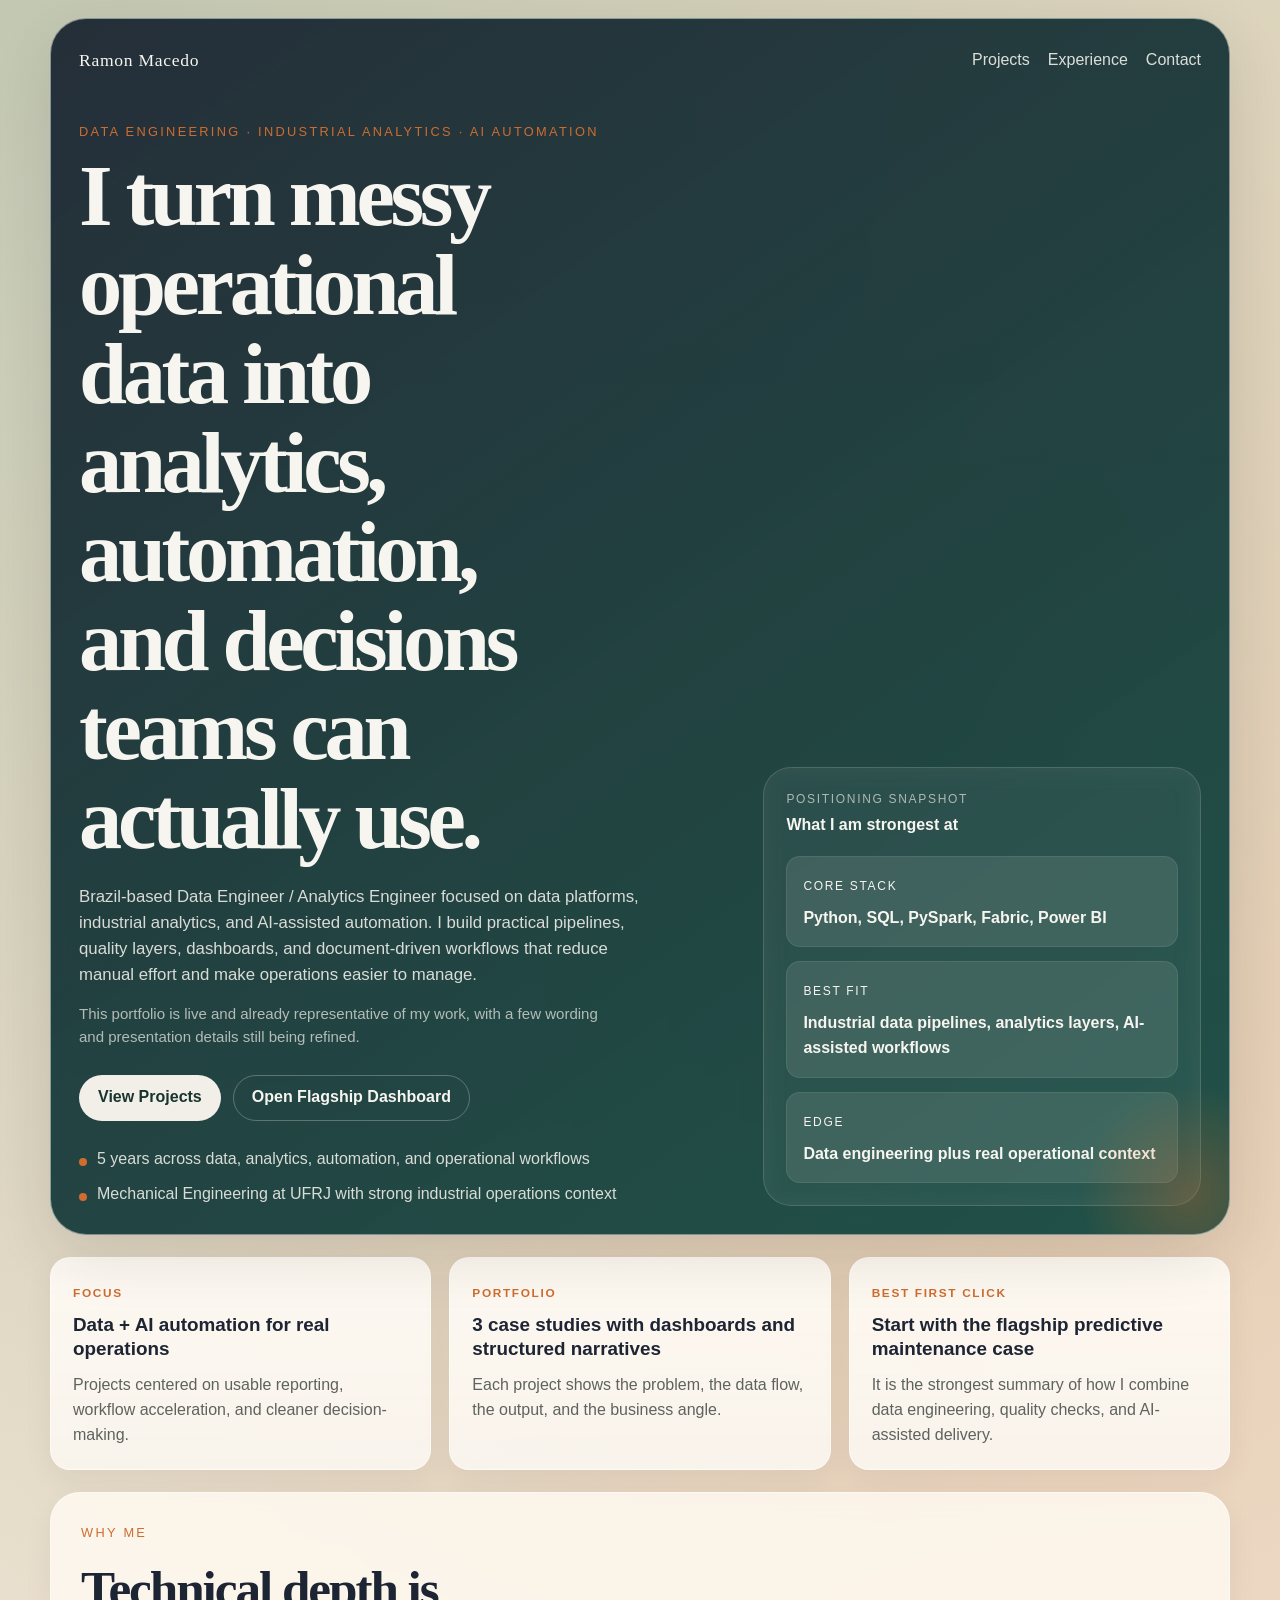
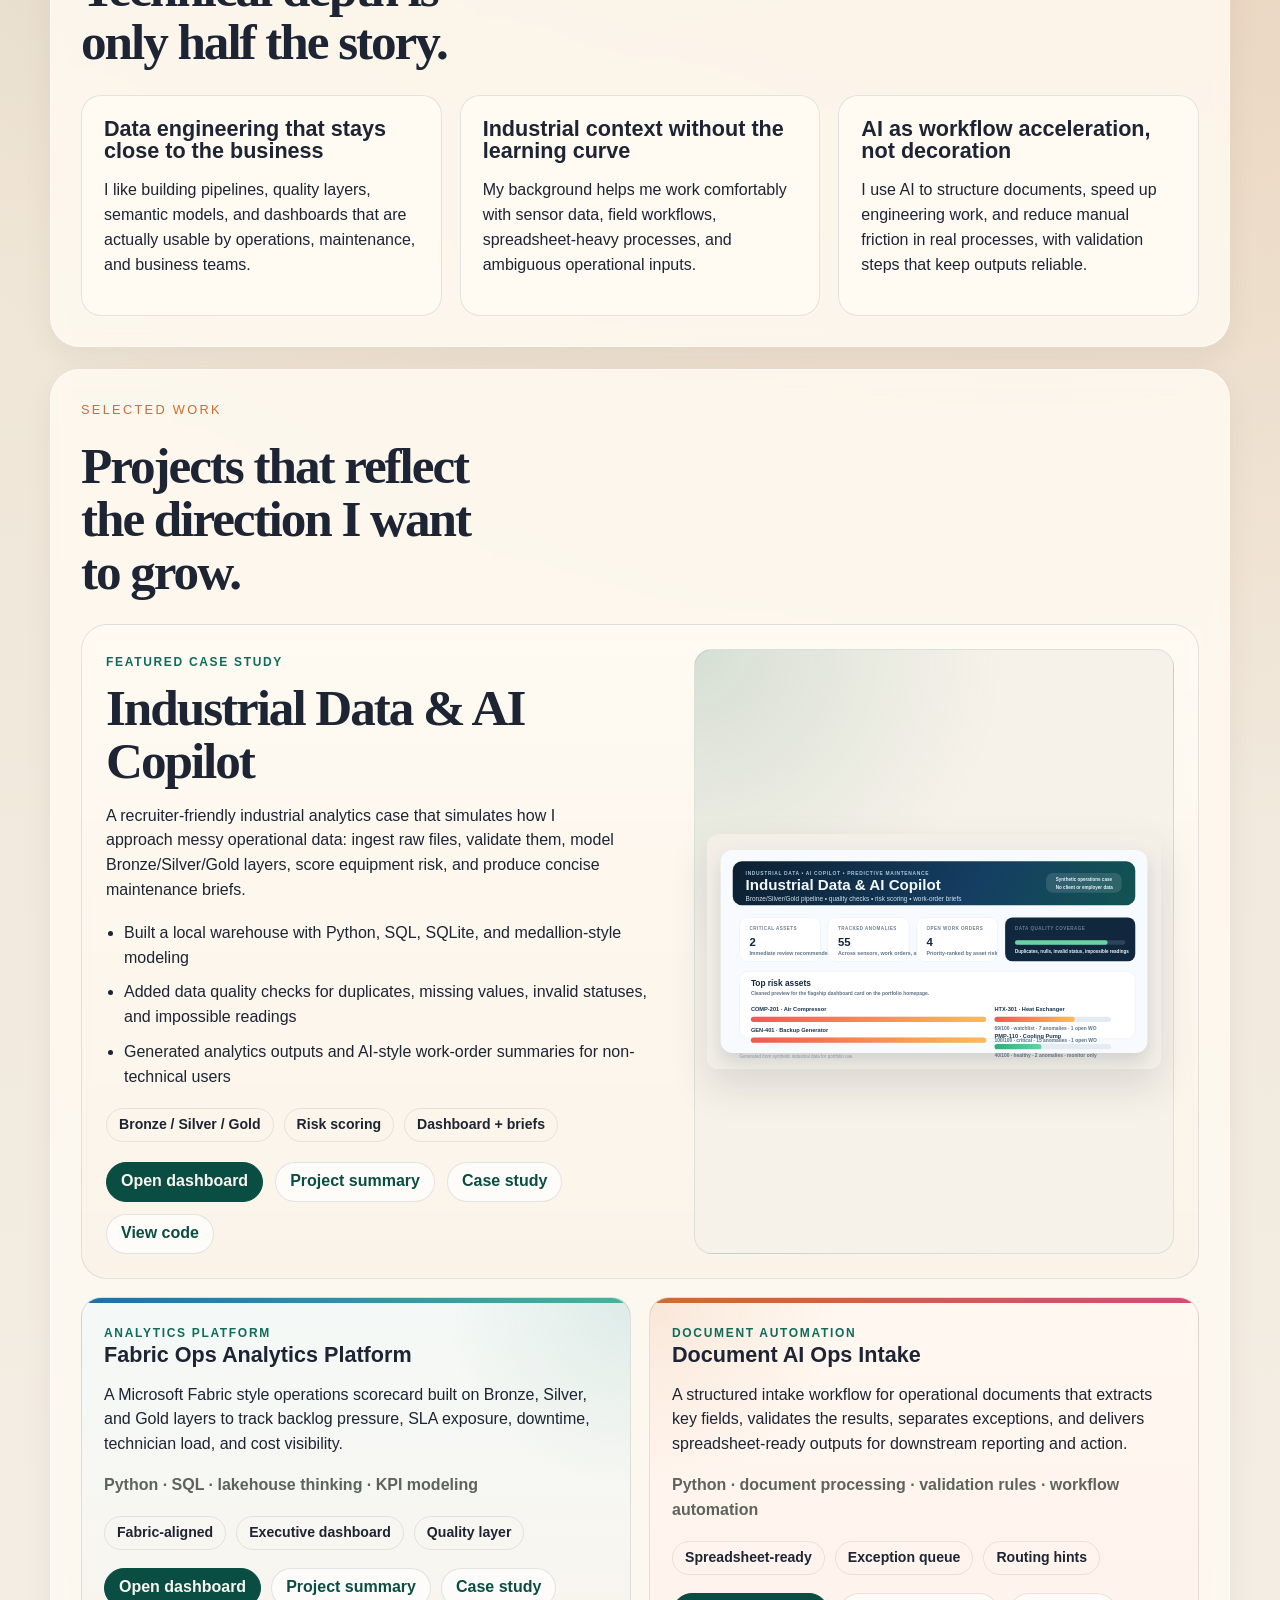
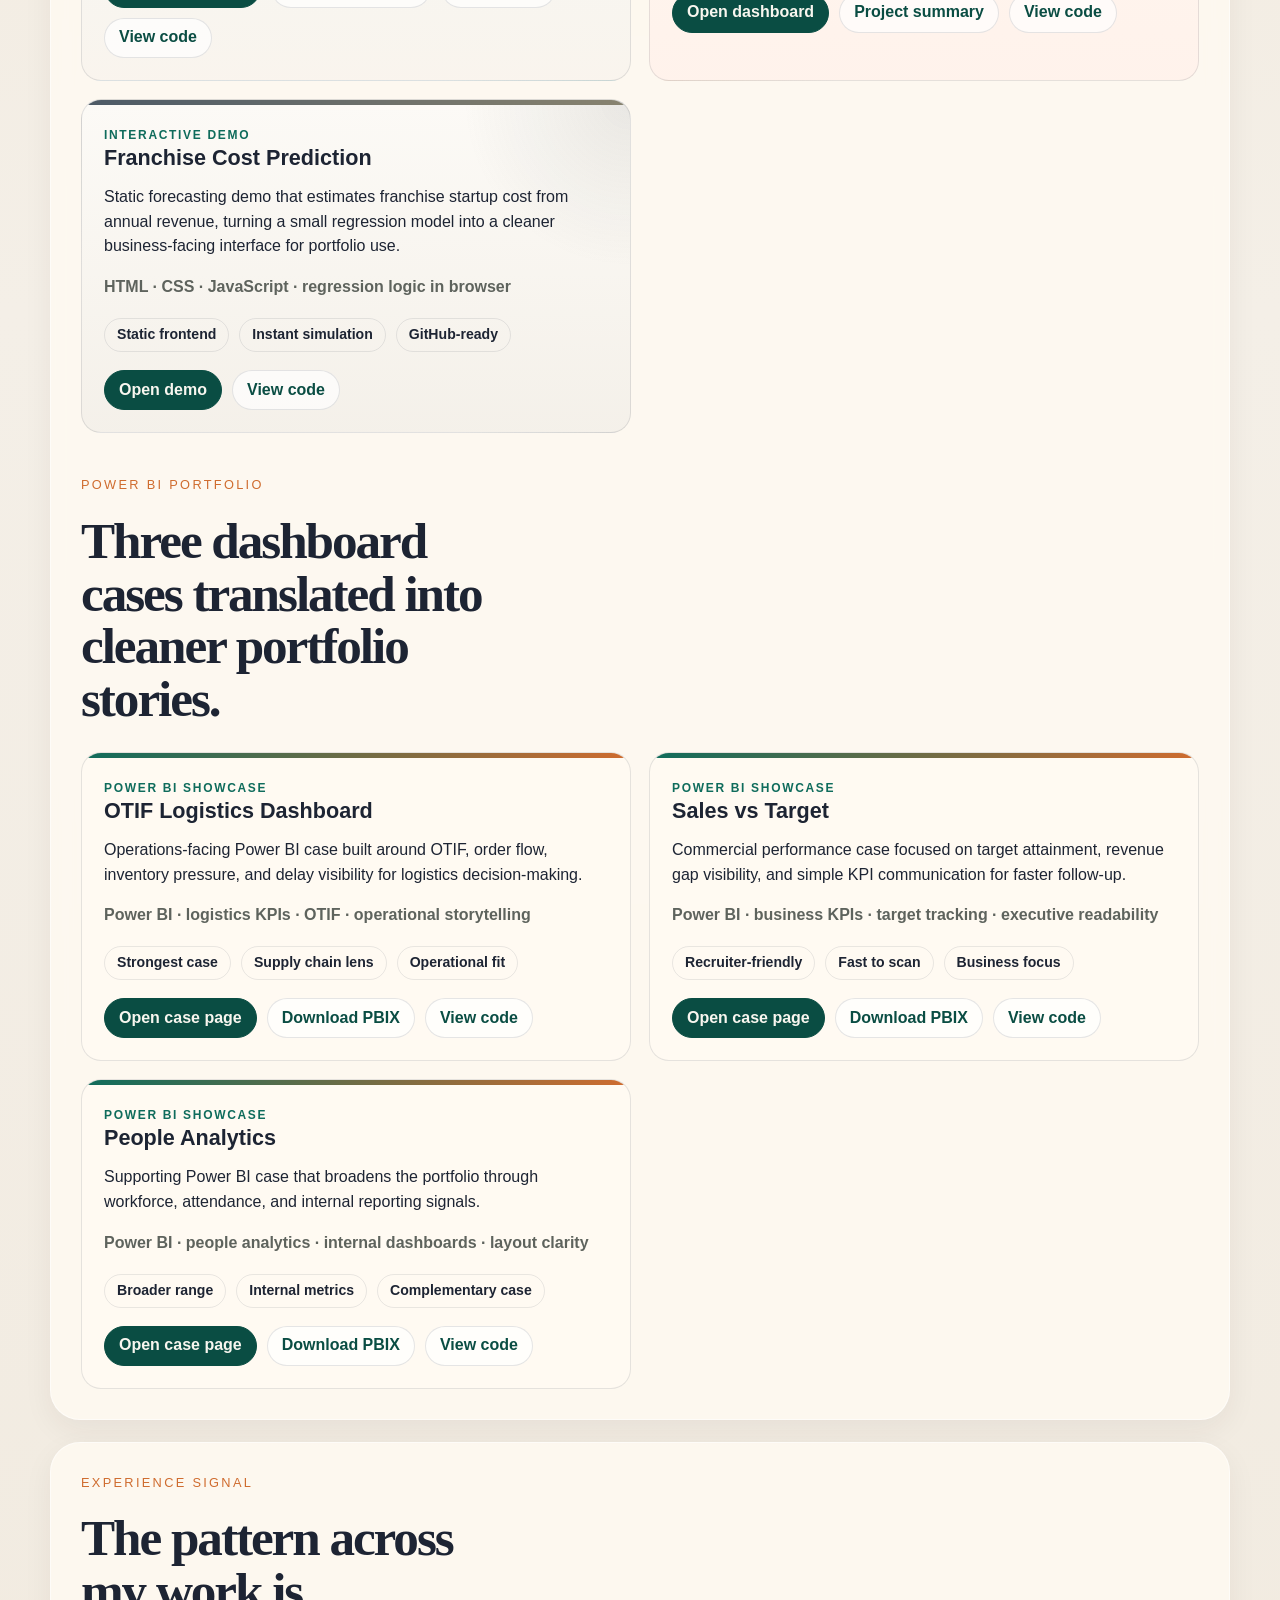
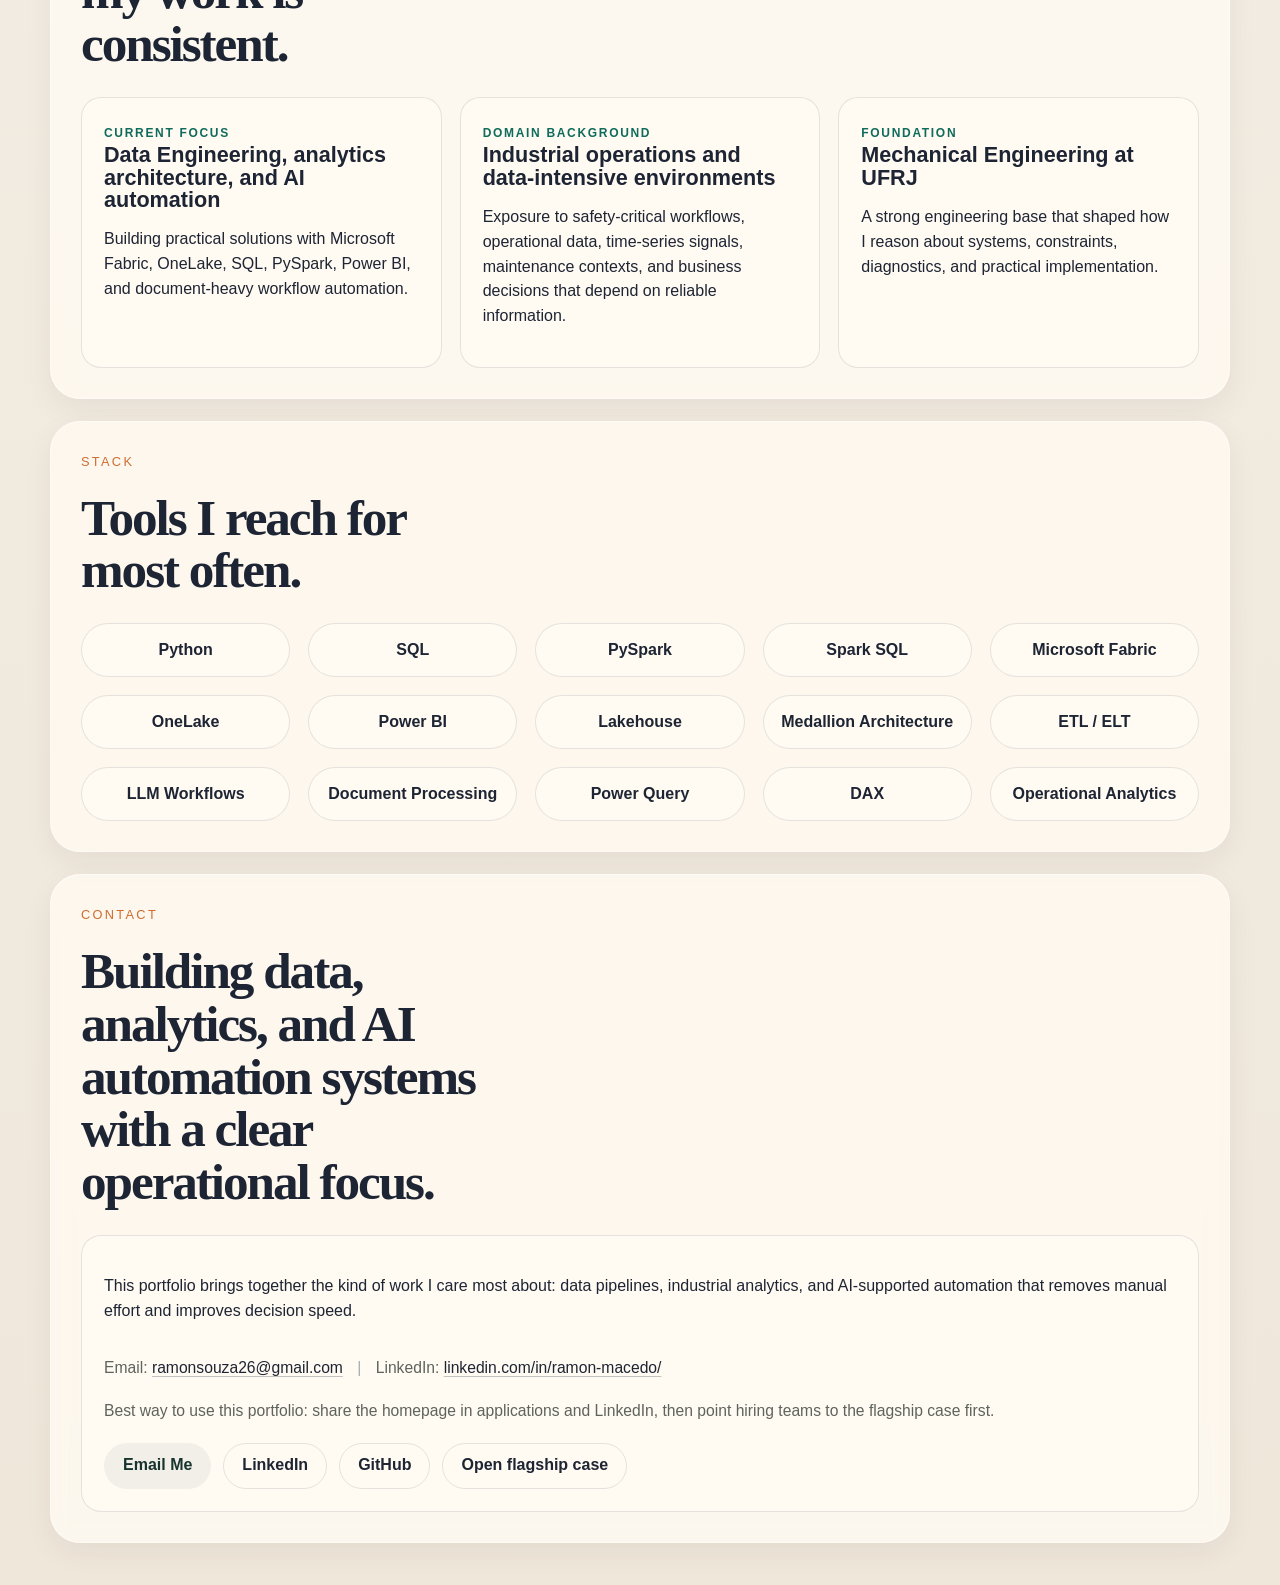
==== commit ec282dfa: "Add downloadable PBIX files to Power BI cases" ====
--- a/index.html
+++ b/index.html
@@ -248,6 +248,7 @@
             </div>
             <div class="card-links">
               <a class="project-link-primary" href="powerbi-otif-logistics/outputs/">Open case page</a>
+              <a href="powerbi-otif-logistics/source/Dashboard%20Logistica%20%28OTIF%29.pbix">Download PBIX</a>
               <a href="https://github.com/ramonmacedo26/ramon-portfolio/tree/main/powerbi-otif-logistics">View code</a>
             </div>
           </article>
@@ -267,6 +268,7 @@
             </div>
             <div class="card-links">
               <a class="project-link-primary" href="powerbi-sales-vs-target/outputs/">Open case page</a>
+              <a href="powerbi-sales-vs-target/source/Sales%20vs%20Target.pbix">Download PBIX</a>
               <a href="https://github.com/ramonmacedo26/ramon-portfolio/tree/main/powerbi-sales-vs-target">View code</a>
             </div>
           </article>
@@ -286,6 +288,7 @@
             </div>
             <div class="card-links">
               <a class="project-link-primary" href="powerbi-people-analytics/outputs/">Open case page</a>
+              <a href="powerbi-people-analytics/source/People%20Analytics.pbix">Download PBIX</a>
               <a href="https://github.com/ramonmacedo26/ramon-portfolio/tree/main/powerbi-people-analytics">View code</a>
             </div>
           </article>
